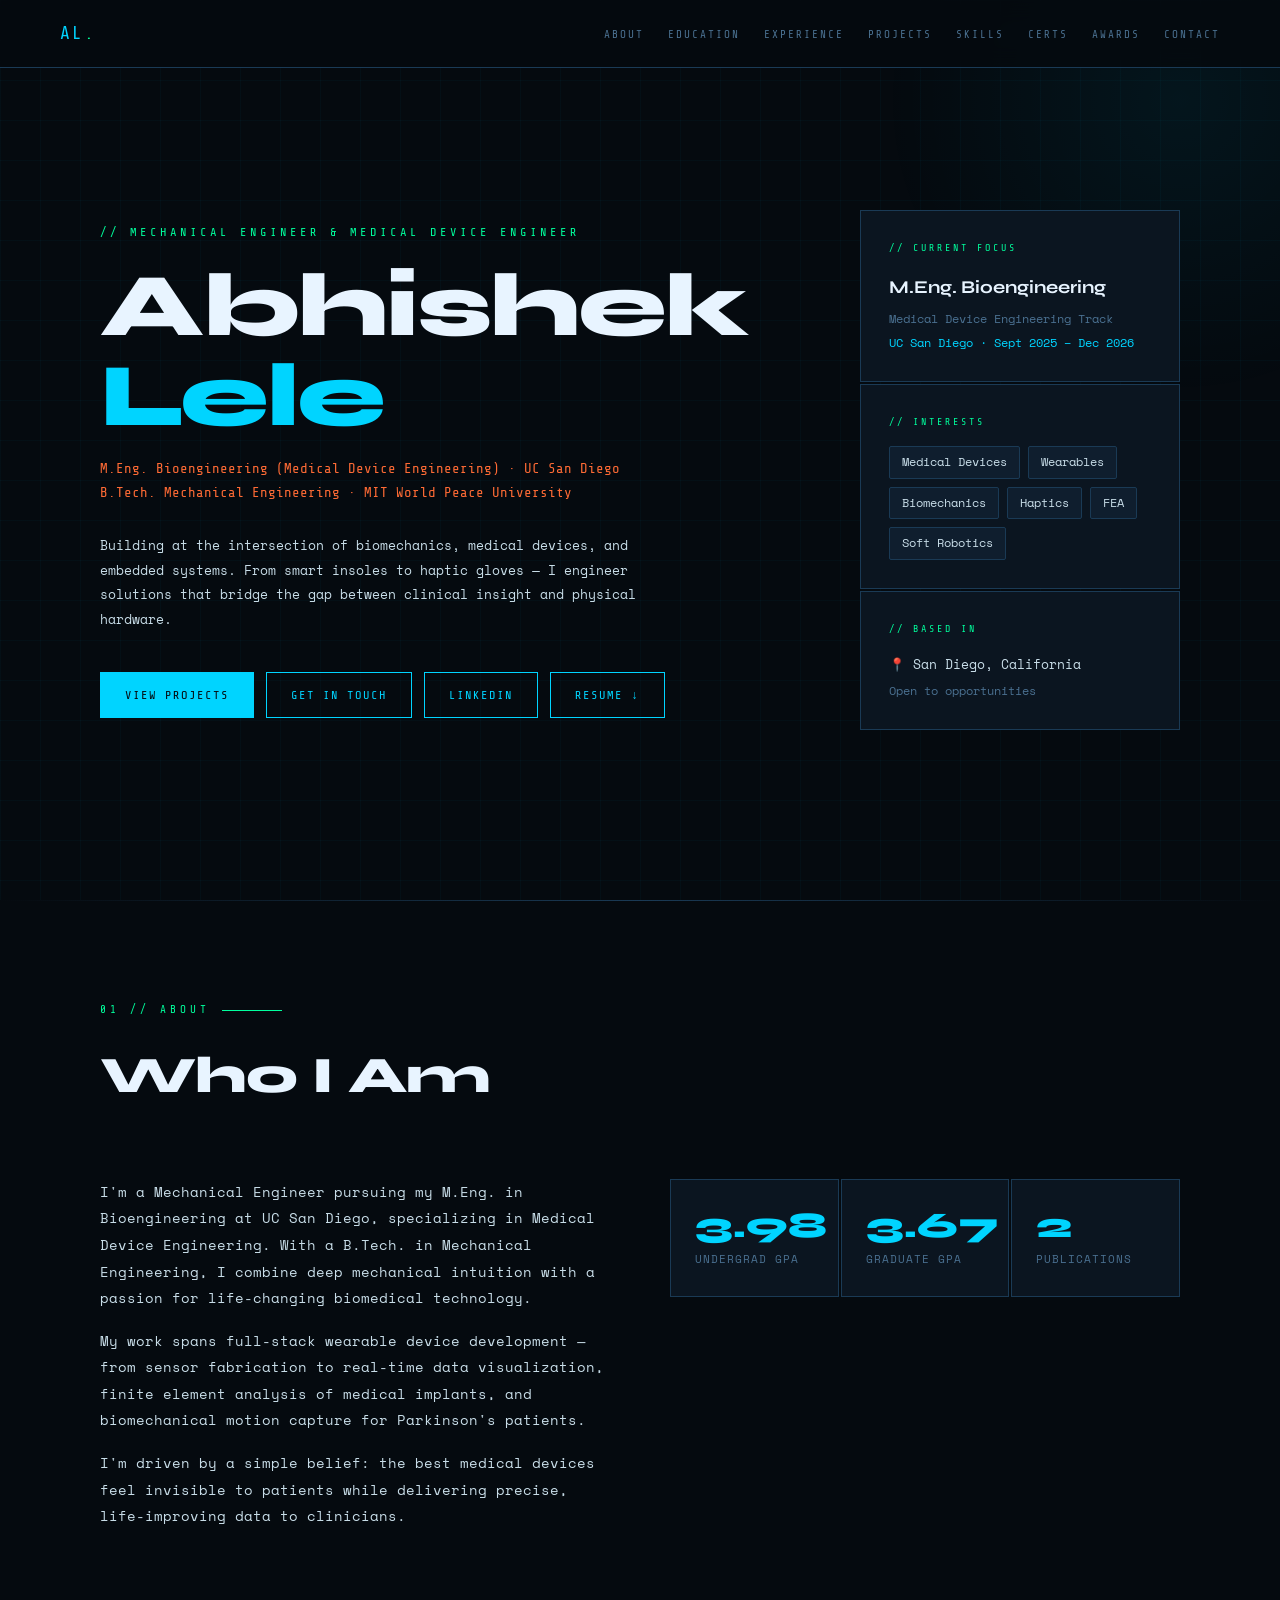
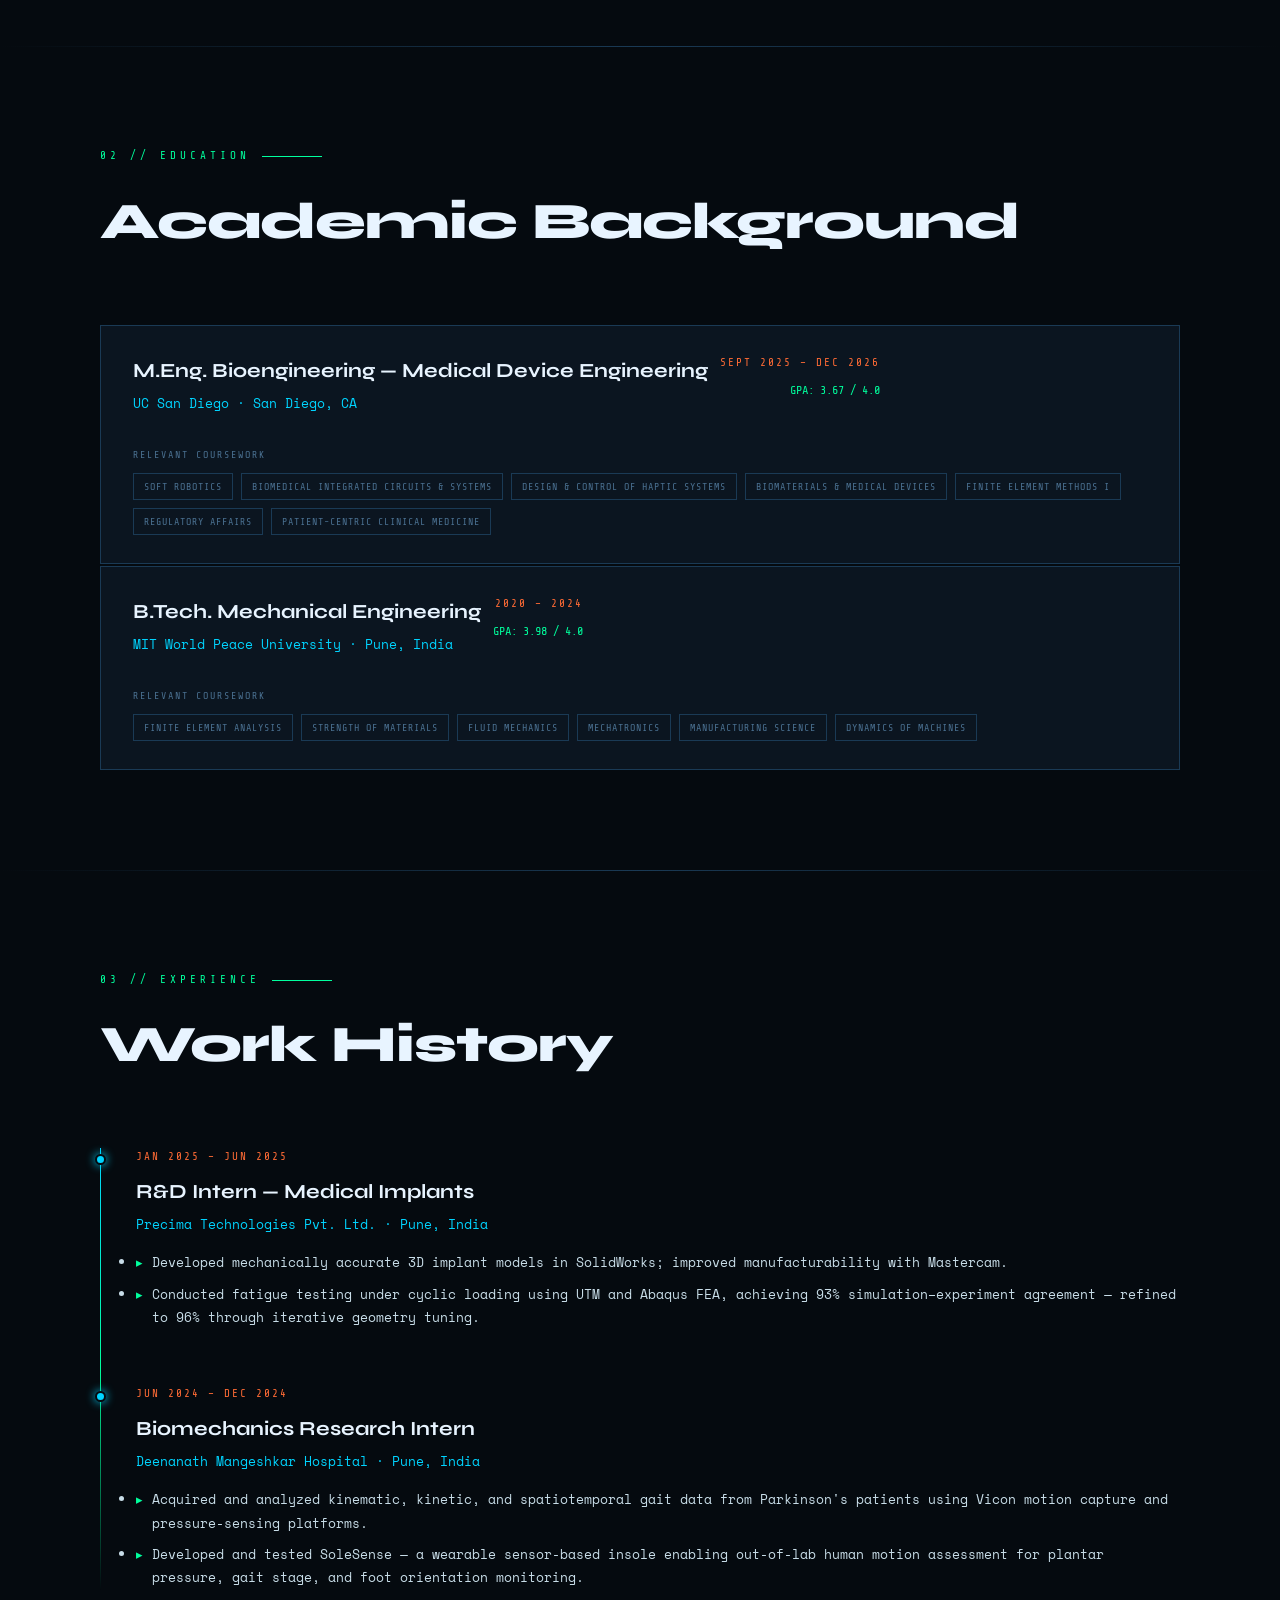
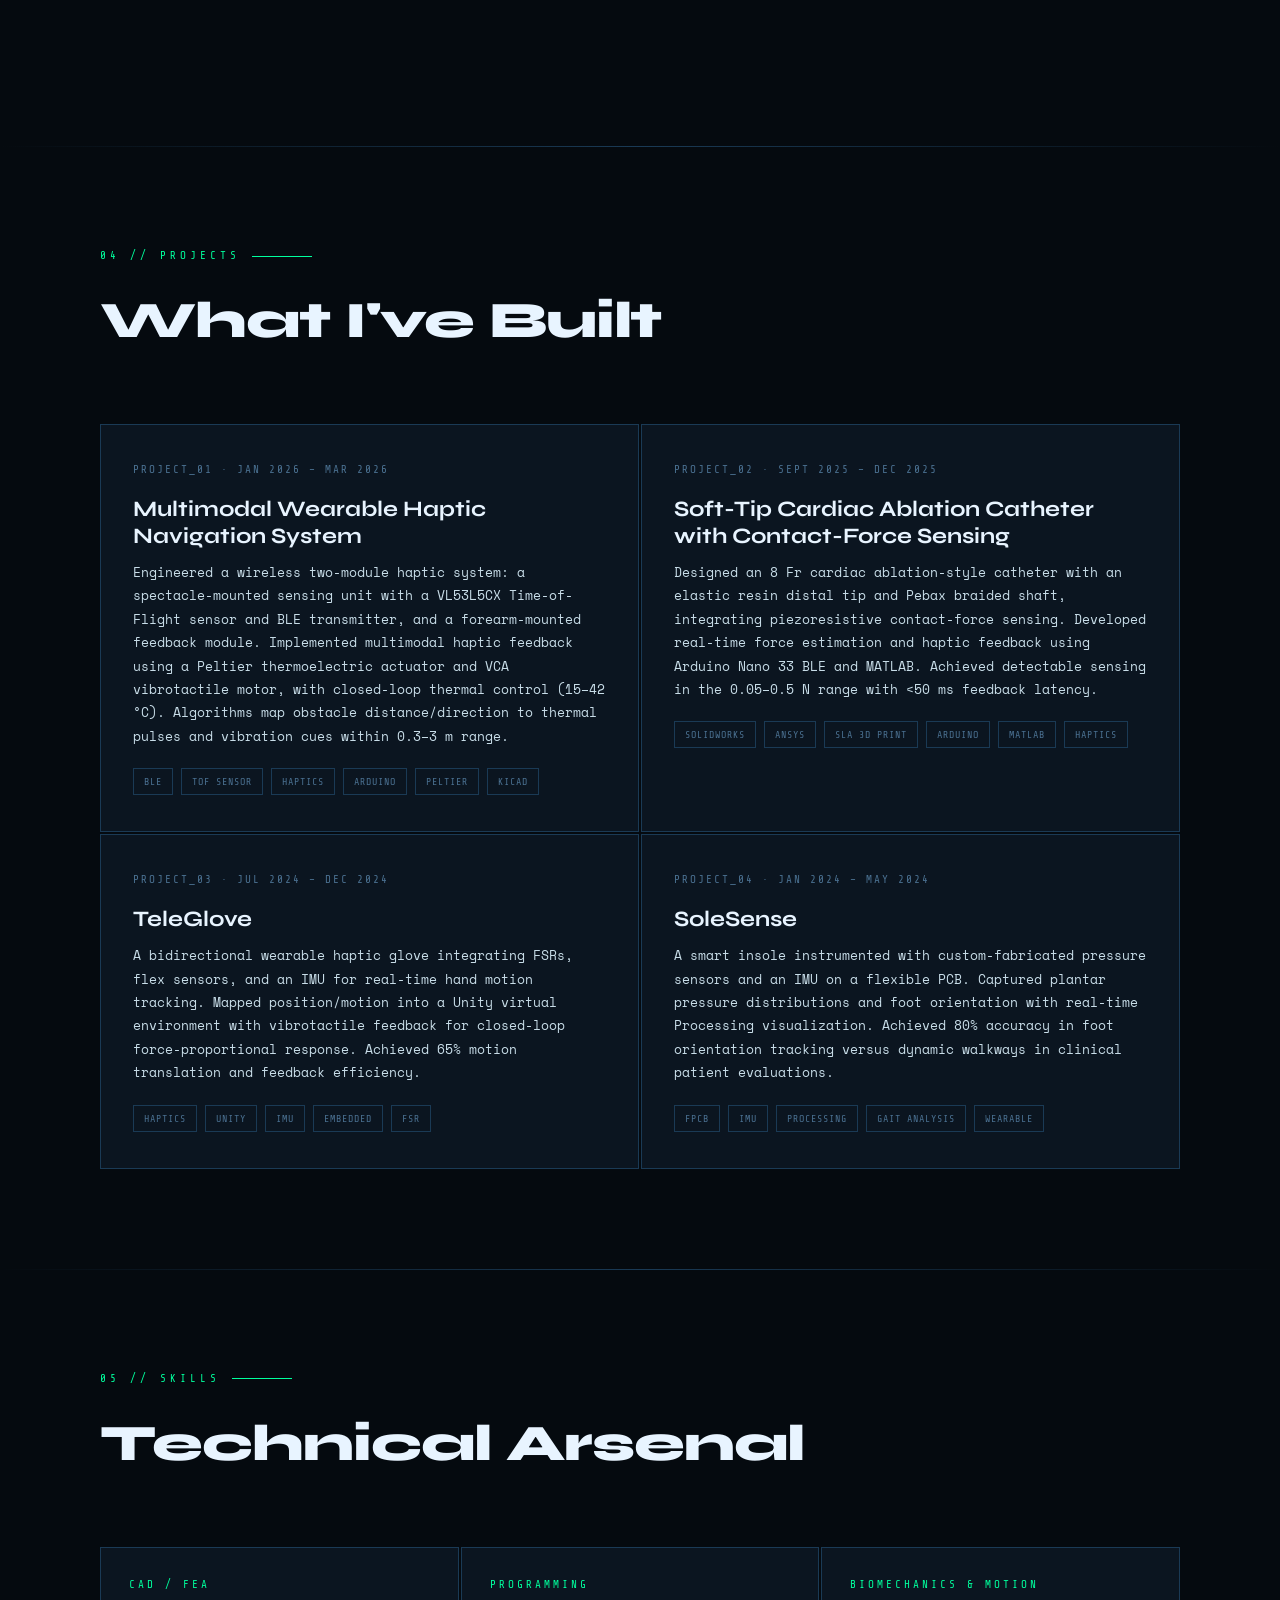
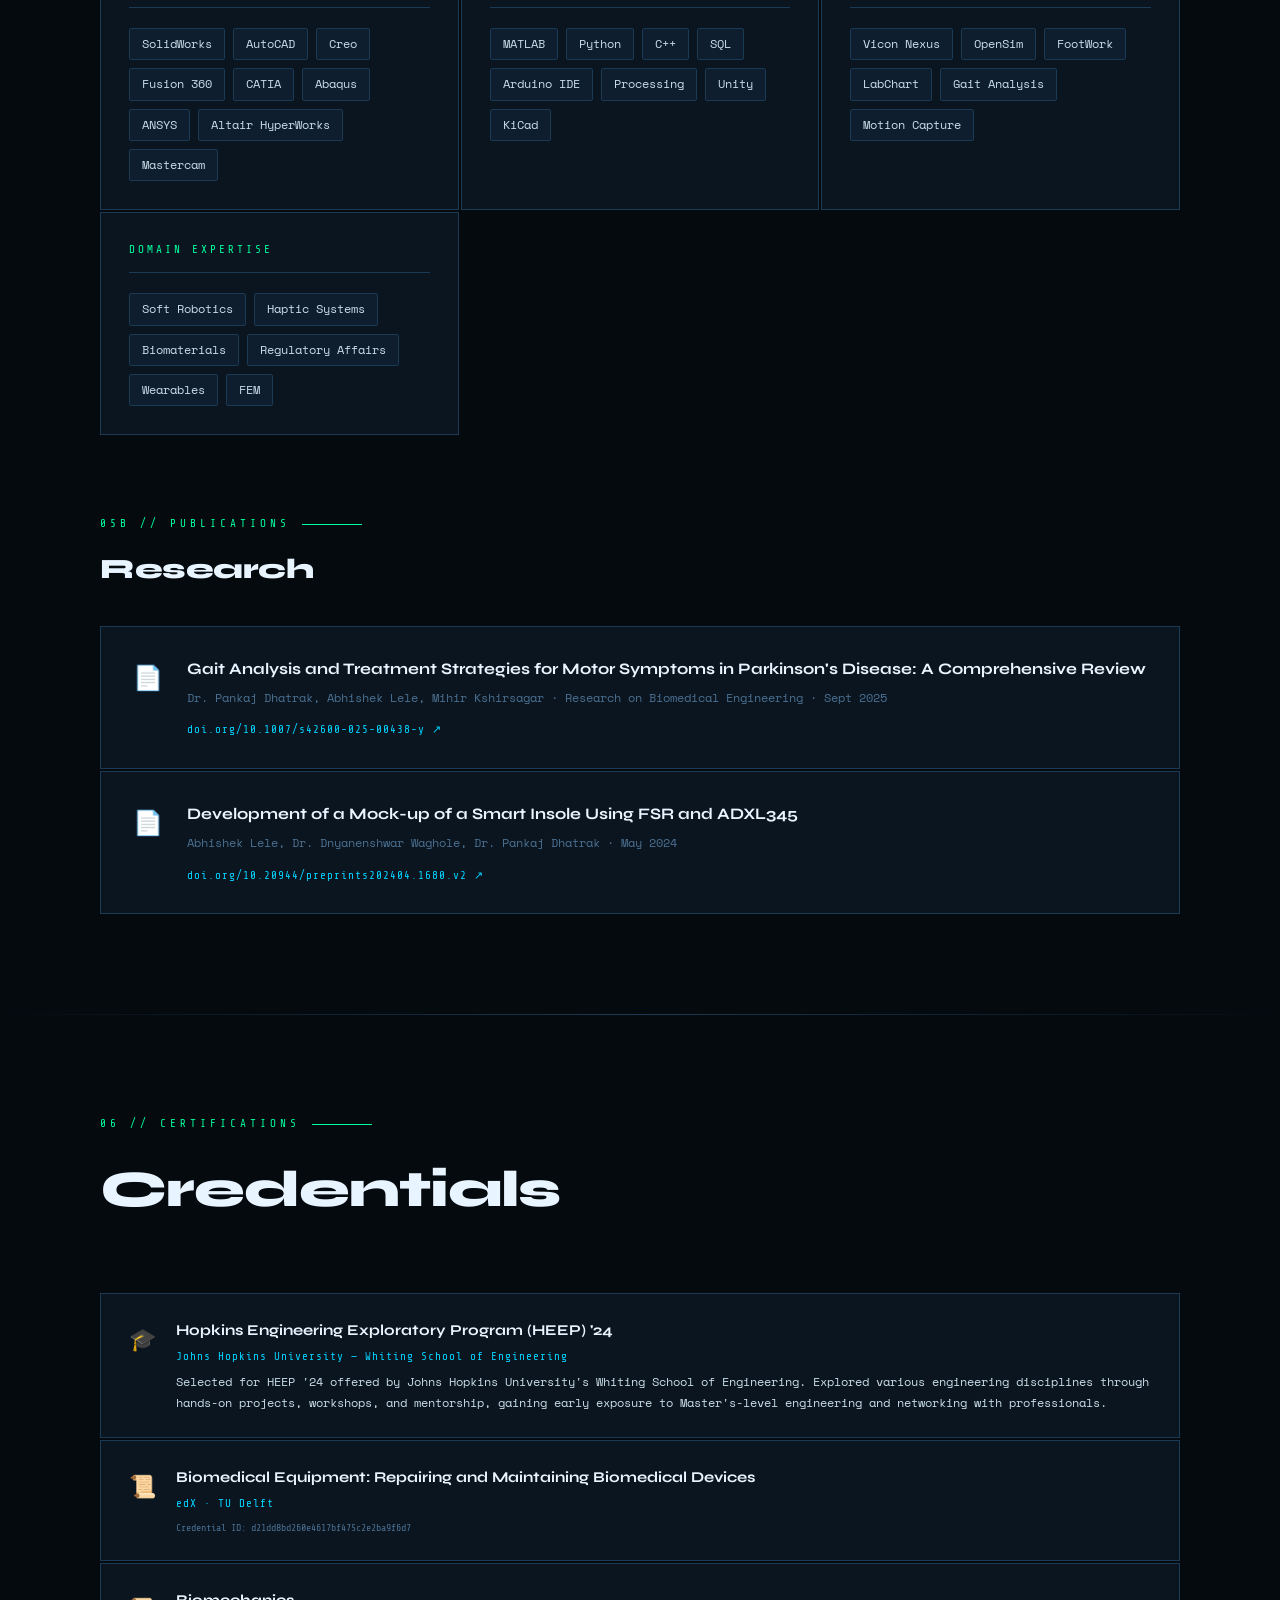
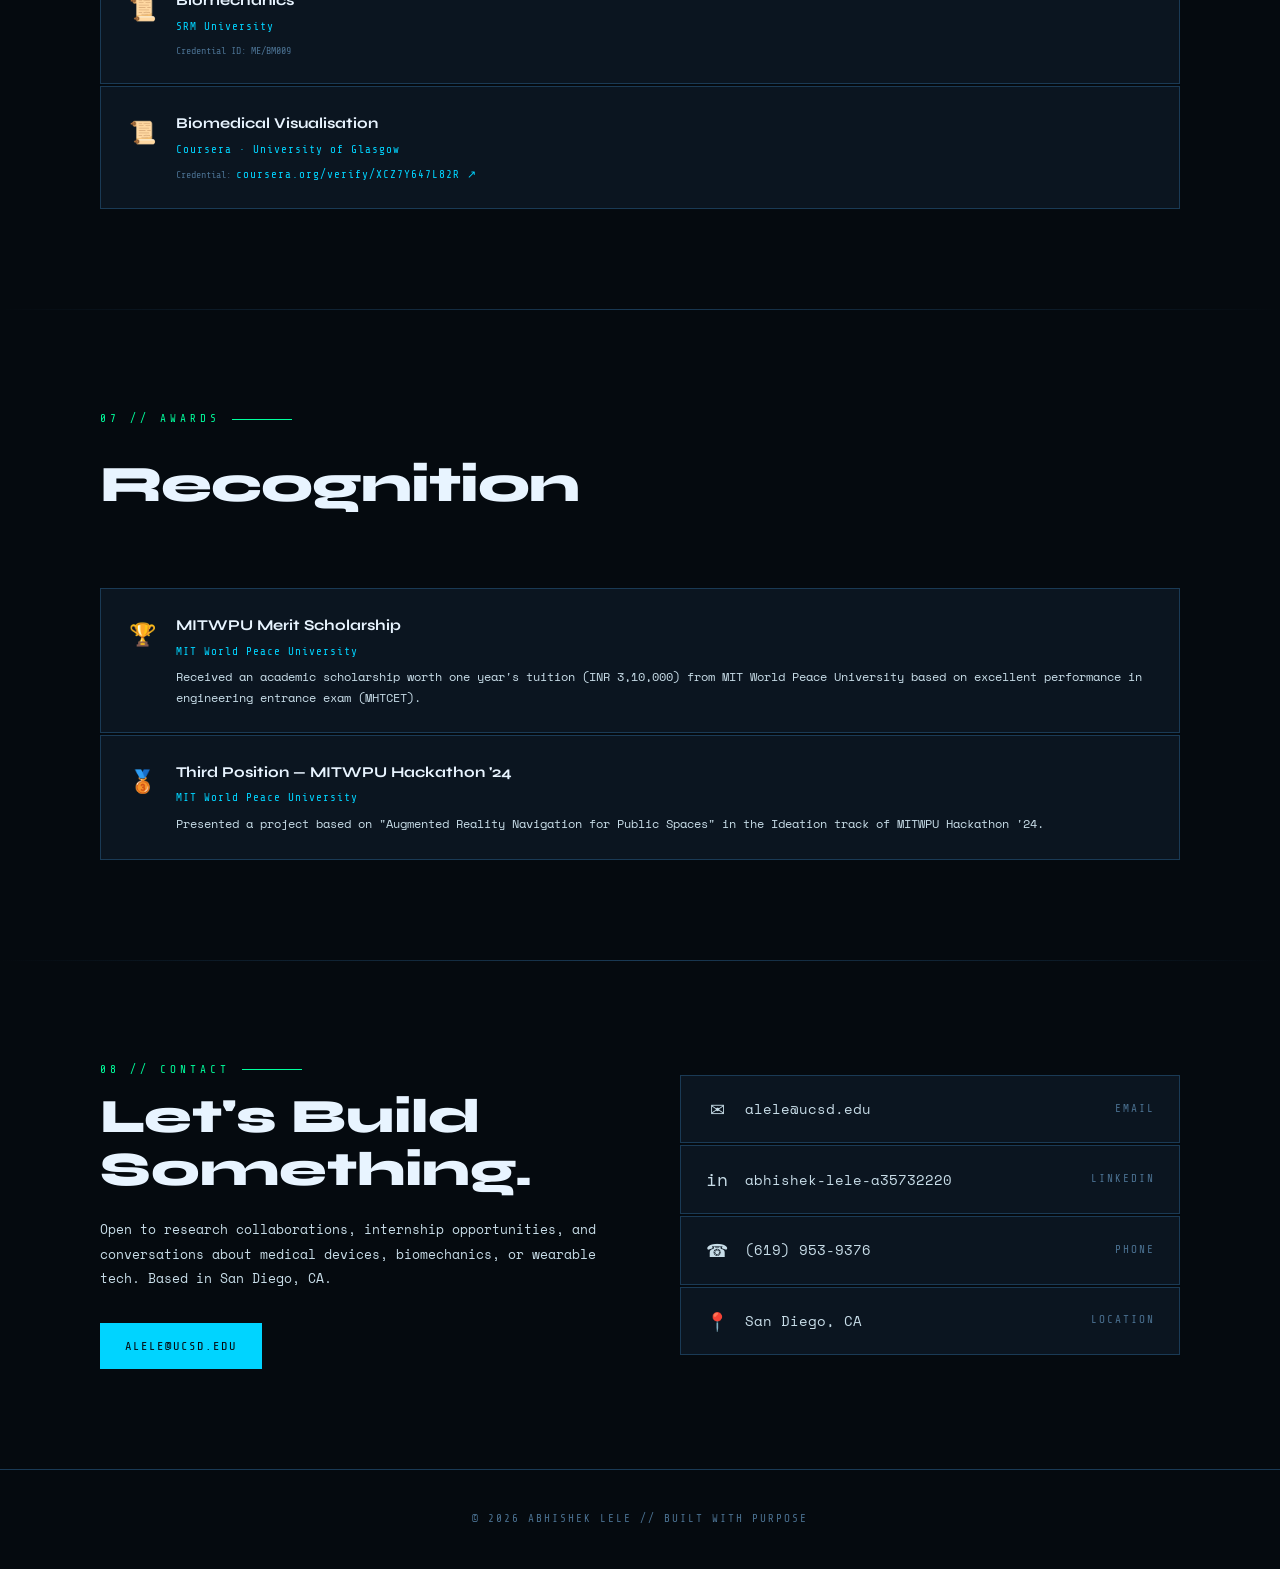
==== index.html @ 5fbe85ab "Update index.html" ====
<!DOCTYPE html>
<html lang="en">
<head>
  <meta charset="UTF-8" />
  <meta name="viewport" content="width=device-width, initial-scale=1.0" />
  <title>Abhishek Lele — Mechanical & Medical Device Engineer</title>
  <link href="https://fonts.googleapis.com/css2?family=Share+Tech+Mono&family=Syne:wght@400;700;800&family=Space+Mono:wght@400;700&display=swap" rel="stylesheet">
  <style>
    :root {
      --bg: #050a0f;
      --surface: #0b1520;
      --surface2: #0f1e2e;
      --border: #1a3a55;
      --accent: #00d4ff;
      --accent2: #00ff9d;
      --accent3: #ff6b35;
      --text: #c8dde8;
      --muted: #4a7090;
      --heading: #e8f4ff;
    }
    *, *::before, *::after { box-sizing: border-box; margin: 0; padding: 0; }
    html { scroll-behavior: smooth; }
    body {
      background: var(--bg);
      color: var(--text);
      font-family: 'Space Mono', monospace;
      font-size: 14px;
      line-height: 1.7;
      overflow-x: hidden;
    }
    body::before {
      content: '';
      position: fixed;
      inset: 0;
      background-image:
        linear-gradient(rgba(0,212,255,0.03) 1px, transparent 1px),
        linear-gradient(90deg, rgba(0,212,255,0.03) 1px, transparent 1px);
      background-size: 40px 40px;
      pointer-events: none;
      z-index: 0;
    }
    body::after {
      content: '';
      position: fixed;
      width: 600px; height: 600px;
      border-radius: 50%;
      background: radial-gradient(circle, rgba(0,212,255,0.06) 0%, transparent 70%);
      top: -200px; right: -200px;
      pointer-events: none;
      z-index: 0;
      animation: orbFloat 8s ease-in-out infinite;
    }
    @keyframes orbFloat {
      0%, 100% { transform: translate(0,0); }
      50% { transform: translate(-30px,40px); }
    }

    /* NAV */
    nav {
      position: fixed;
      top: 0; left: 0; right: 0;
      z-index: 100;
      display: flex;
      justify-content: space-between;
      align-items: center;
      padding: 18px 60px;
      background: rgba(5,10,15,0.85);
      backdrop-filter: blur(12px);
      border-bottom: 1px solid var(--border);
    }
    .nav-logo { font-family: 'Share Tech Mono', monospace; font-size: 18px; color: var(--accent); letter-spacing: 2px; }
    .nav-logo span { color: var(--accent2); }
    nav ul { list-style: none; display: flex; gap: 24px; flex-wrap: wrap; }
    nav ul a { color: var(--muted); text-decoration: none; font-family: 'Share Tech Mono', monospace; font-size: 11px; letter-spacing: 2px; text-transform: uppercase; transition: color 0.2s; }
    nav ul a:hover { color: var(--accent); }

    /* HERO */
    .hero {
      position: relative; z-index: 1;
      min-height: 100vh;
      display: flex;
      justify-content: space-between;
      align-items: center;
      gap: 60px;
      padding: 120px 60px 80px;
      max-width: 1200px;
      margin: 0 auto;
    }
    .hero-content { max-width: 620px; }
    .hero-tag { font-family: 'Share Tech Mono', monospace; font-size: 12px; color: var(--accent2); letter-spacing: 4px; text-transform: uppercase; margin-bottom: 20px; animation: fadeUp 0.6s 0.2s both; }
    .hero h1 { font-family: 'Syne', sans-serif; font-size: clamp(52px,7vw,90px); font-weight: 800; color: var(--heading); line-height: 1.0; letter-spacing: -2px; margin-bottom: 16px; animation: fadeUp 0.6s 0.4s both; }
    .hero h1 .accent { color: var(--accent); }
    .hero-subtitle { font-family: 'Share Tech Mono', monospace; font-size: 14px; color: var(--accent3); margin-bottom: 28px; animation: fadeUp 0.6s 0.6s both; }
    .hero-desc { font-size: 13px; color: var(--text); line-height: 1.9; max-width: 560px; animation: fadeUp 0.6s 0.8s both; margin-bottom: 40px; }
    .hero-links { display: flex; gap: 12px; flex-wrap: wrap; animation: fadeUp 0.6s 1s both; }

    /* BUTTONS */
    .btn {
      display: inline-flex; align-items: center; gap: 8px;
      padding: 12px 24px;
      border: 1px solid var(--accent);
      color: var(--accent);
      text-decoration: none;
      font-family: 'Share Tech Mono', monospace;
      font-size: 12px; letter-spacing: 2px; text-transform: uppercase;
      transition: all 0.2s;
      position: relative; overflow: hidden;
    }
    .btn::before { content: ''; position: absolute; inset: 0; background: var(--accent); transform: translateX(-101%); transition: transform 0.2s; z-index: -1; }
    .btn:hover { color: var(--bg); }
    .btn:hover::before { transform: translateX(0); }
    .btn-solid { background: var(--accent); color: var(--bg); border-color: var(--accent); }
    .btn-solid::before { background: var(--accent2); }
    .btn-solid:hover { color: var(--bg); border-color: var(--accent2); }
    .btn-ghost { border-color: var(--muted); color: var(--muted); }
    .btn-ghost::before { background: var(--muted); }
    .btn-ghost:hover { color: var(--bg); }

    /* SECTION */
    section { position: relative; z-index: 1; max-width: 1200px; margin: 0 auto; padding: 100px 60px; }
    .section-label { font-family: 'Share Tech Mono', monospace; font-size: 11px; color: var(--accent2); letter-spacing: 4px; text-transform: uppercase; margin-bottom: 12px; display: flex; align-items: center; gap: 12px; }
    .section-label::after { content: ''; flex: 1; max-width: 60px; height: 1px; background: var(--accent2); }
    .section-title { font-family: 'Syne', sans-serif; font-size: clamp(32px,4vw,52px); font-weight: 800; color: var(--heading); letter-spacing: -1px; margin-bottom: 60px; }
    .divider { width: 100%; height: 1px; background: linear-gradient(90deg, transparent, var(--border), transparent); }

    /* ABOUT */
    .about-grid { display: grid; grid-template-columns: 1fr 1fr; gap: 60px; align-items: start; }
    .about-text p { color: var(--text); margin-bottom: 16px; line-height: 1.9; }
    .about-stats { display: grid; grid-template-columns: 1fr 1fr 1fr; gap: 2px; }
    .stat-card { background: var(--surface); border: 1px solid var(--border); padding: 28px 24px; position: relative; overflow: hidden; transition: border-color 0.2s; }
    .stat-card::before { content: ''; position: absolute; top: 0; left: 0; right: 0; height: 2px; background: var(--accent); transform: scaleX(0); transition: transform 0.3s; }
    .stat-card:hover { border-color: var(--accent); }
    .stat-card:hover::before { transform: scaleX(1); }
    .stat-num { font-family: 'Syne', sans-serif; font-size: 36px; font-weight: 800; color: var(--accent); line-height: 1; margin-bottom: 6px; }
    .stat-label { font-size: 11px; color: var(--muted); letter-spacing: 1px; text-transform: uppercase; }

    /* TIMELINE */
    .timeline { position: relative; }
    .timeline::before { content: ''; position: absolute; left: 0; top: 0; bottom: 0; width: 1px; background: linear-gradient(180deg, var(--accent), var(--accent2), transparent); }
    .timeline-item { padding-left: 36px; margin-bottom: 56px; position: relative; }
    .timeline-dot { position: absolute; left: -5px; top: 6px; width: 11px; height: 11px; background: var(--accent); border: 2px solid var(--bg); border-radius: 50%; box-shadow: 0 0 10px var(--accent); }
    .timeline-date { font-family: 'Share Tech Mono', monospace; font-size: 11px; color: var(--accent3); letter-spacing: 2px; margin-bottom: 8px; }
    .timeline-role { font-family: 'Syne', sans-serif; font-size: 20px; font-weight: 700; color: var(--heading); margin-bottom: 4px; }
    .timeline-org { font-size: 13px; color: var(--accent); margin-bottom: 16px; }
    .timeline-desc { color: var(--text); font-size: 13px; line-height: 1.8; }
    .timeline-desc li { margin-bottom: 8px; padding-left: 16px; position: relative; }
    .timeline-desc li::before { content: '▸'; position: absolute; left: 0; color: var(--accent2); }

    /* PROJECTS */
    .projects-grid { display: grid; grid-template-columns: repeat(2, 1fr); gap: 2px; }
    .project-card { background: var(--surface); border: 1px solid var(--border); padding: 36px 32px; position: relative; overflow: hidden; transition: border-color 0.3s, transform 0.3s; }
    .project-card::after { content: ''; position: absolute; inset: 0; background: linear-gradient(135deg, rgba(0,212,255,0.04), transparent); opacity: 0; transition: opacity 0.3s; }
    .project-card:hover { border-color: var(--accent); transform: translateY(-4px); }
    .project-card:hover::after { opacity: 1; }
    .project-num { font-family: 'Share Tech Mono', monospace; font-size: 11px; color: var(--muted); letter-spacing: 2px; margin-bottom: 16px; }
    .project-title { font-family: 'Syne', sans-serif; font-size: 22px; font-weight: 700; color: var(--heading); margin-bottom: 12px; line-height: 1.2; }
    .project-desc { font-size: 13px; color: var(--text); line-height: 1.8; margin-bottom: 20px; }
    .project-tags { display: flex; flex-wrap: wrap; gap: 8px; }

    /* TAGS / PILLS */
    .tag { font-family: 'Share Tech Mono', monospace; font-size: 10px; padding: 4px 10px; border: 1px solid var(--border); color: var(--muted); letter-spacing: 1px; text-transform: uppercase; }
    .skill-pill { font-size: 12px; padding: 5px 12px; background: var(--surface2); border: 1px solid var(--border); color: var(--text); border-radius: 2px; transition: all 0.2s; }
    .skill-pill:hover { border-color: var(--accent); color: var(--accent); }

    /* SKILLS */
    .skills-grid { display: grid; grid-template-columns: repeat(auto-fill, minmax(280px, 1fr)); gap: 2px; }
    .skill-group { background: var(--surface); border: 1px solid var(--border); padding: 28px; }
    .skill-group-title { font-family: 'Share Tech Mono', monospace; font-size: 11px; color: var(--accent2); letter-spacing: 3px; text-transform: uppercase; margin-bottom: 20px; padding-bottom: 12px; border-bottom: 1px solid var(--border); }
    .skill-list { display: flex; flex-wrap: wrap; gap: 8px; }

    /* PUBLICATIONS */
    .pub-list { display: flex; flex-direction: column; gap: 2px; }
    .pub-card { background: var(--surface); border: 1px solid var(--border); padding: 28px 32px; display: flex; gap: 24px; align-items: flex-start; transition: border-color 0.2s; }
    .pub-card:hover { border-color: var(--accent2); }
    .pub-icon { font-size: 24px; flex-shrink: 0; margin-top: 2px; }
    .pub-title { font-family: 'Syne', sans-serif; font-weight: 700; color: var(--heading); font-size: 16px; margin-bottom: 6px; }
    .pub-meta { font-size: 12px; color: var(--muted); margin-bottom: 8px; }
    .pub-link { font-family: 'Share Tech Mono', monospace; font-size: 11px; color: var(--accent); text-decoration: none; letter-spacing: 1px; }
    .pub-link:hover { color: var(--accent2); }

    /* CERT / AWARD CARDS */
    .card-list { display: flex; flex-direction: column; gap: 2px; }
    .info-card { background: var(--surface); border: 1px solid var(--border); padding: 24px 28px; display: flex; gap: 20px; align-items: flex-start; transition: border-color 0.2s; }
    .info-card:hover { border-color: var(--accent); }
    .info-icon { font-size: 22px; flex-shrink: 0; margin-top: 2px; }
    .info-title { font-family: 'Syne', sans-serif; font-weight: 700; color: var(--heading); font-size: 15px; margin-bottom: 4px; }
    .info-issuer { font-family: 'Share Tech Mono', monospace; font-size: 11px; color: var(--accent); letter-spacing: 1px; margin-bottom: 6px; }
    .info-desc { font-size: 12px; color: var(--text); line-height: 1.7; }
    .info-cred { font-family: 'Share Tech Mono', monospace; font-size: 10px; color: var(--muted); margin-top: 6px; }

    /* CONTACT */
    .contact-inner { display: grid; grid-template-columns: 1fr 1fr; gap: 80px; align-items: center; }
    .contact-text h2 { font-family: 'Syne', sans-serif; font-size: clamp(28px,4vw,48px); font-weight: 800; color: var(--heading); line-height: 1.1; margin-bottom: 20px; }
    .contact-text p { color: var(--text); font-size: 13px; line-height: 1.9; margin-bottom: 32px; }
    .contact-links { display: flex; flex-direction: column; gap: 2px; }
    .contact-link { display: flex; align-items: center; gap: 16px; padding: 18px 24px; background: var(--surface); border: 1px solid var(--border); text-decoration: none; color: var(--text); transition: all 0.2s; }
    .contact-link:hover { border-color: var(--accent); color: var(--accent); }
    .contact-link-icon { font-size: 18px; width: 24px; text-align: center; }
    .contact-link-label { font-family: 'Share Tech Mono', monospace; font-size: 11px; color: var(--muted); letter-spacing: 2px; text-transform: uppercase; margin-left: auto; }

    footer { position: relative; z-index: 1; text-align: center; padding: 40px 60px; border-top: 1px solid var(--border); font-family: 'Share Tech Mono', monospace; font-size: 11px; color: var(--muted); letter-spacing: 2px; }

    @keyframes fadeUp { from { opacity: 0; transform: translateY(20px); } to { opacity: 1; transform: translateY(0); } }
    .js-loaded .reveal { opacity: 0; transform: translateY(24px); transition: opacity 0.6s ease, transform 0.6s ease; }
    .js-loaded .reveal.visible { opacity: 1; transform: translateY(0); }

    ::-webkit-scrollbar { width: 4px; }
    ::-webkit-scrollbar-track { background: var(--bg); }
    ::-webkit-scrollbar-thumb { background: var(--border); }
    ::-webkit-scrollbar-thumb:hover { background: var(--accent); }

    @media (max-width: 768px) {
      nav { padding: 16px 24px; }
      nav ul { gap: 12px; }
      .hero, section { padding: 80px 24px; }
      .hero { flex-direction: column; }
      .about-grid, .contact-inner { grid-template-columns: 1fr; gap: 40px; }
      .projects-grid { grid-template-columns: 1fr; }
    }
  </style>
</head>
<body>

  <nav>
    <div class="nav-logo">AL<span>.</span></div>
    <ul>
      <li><a href="#about">About</a></li>
      <li><a href="#education">Education</a></li>
      <li><a href="#experience">Experience</a></li>
      <li><a href="#projects">Projects</a></li>
      <li><a href="#skills">Skills</a></li>
      <li><a href="#certifications">Certs</a></li>
      <li><a href="#awards">Awards</a></li>
      <li><a href="#contact">Contact</a></li>
    </ul>
  </nav>

  <!-- HERO -->
  <div class="hero">
    <div class="hero-content">
      <div class="hero-tag">// Mechanical Engineer & Medical Device Engineer</div>
      <h1>Abhishek<br><span class="accent">Lele</span></h1>
      <div class="hero-subtitle">M.Eng. Bioengineering (Medical Device Engineering) · UC San Diego<br>B.Tech. Mechanical Engineering · MIT World Peace University</div>
      <p class="hero-desc">
        Building at the intersection of biomechanics, medical devices, and embedded systems.
        From smart insoles to haptic gloves — I engineer solutions that bridge the gap between
        clinical insight and physical hardware.
      </p>
      <div class="hero-links">
        <a href="#projects" class="btn btn-solid">View Projects</a>
        <a href="mailto:alele@ucsd.edu" class="btn">Get In Touch</a>
        <a href="https://www.linkedin.com/in/abhishek-lele-a35732220" target="_blank" class="btn">LinkedIn</a>
        <a href="Abhishek Lele Updated Resume.pdf" target="_blank" class="btn">Resume ↓</a>
      </div>
    </div>

    <!-- Right side panel -->
    <div style="flex-shrink:0;width:320px;display:flex;flex-direction:column;gap:2px;animation:fadeUp 0.6s 1s both;">
      <div style="background:var(--surface);border:1px solid var(--border);padding:28px;">
        <div style="font-family:'Share Tech Mono',monospace;font-size:10px;color:var(--accent2);letter-spacing:3px;margin-bottom:16px;text-transform:uppercase;">// Current Focus</div>
        <div style="font-family:'Syne',sans-serif;font-size:18px;font-weight:700;color:var(--heading);margin-bottom:6px;">M.Eng. Bioengineering</div>
        <div style="font-size:12px;color:var(--muted);">Medical Device Engineering Track</div>
        <div style="font-size:12px;color:var(--accent);margin-top:4px;">UC San Diego · Sept 2025 – Dec 2026</div>
      </div>
      <div style="background:var(--surface);border:1px solid var(--border);padding:28px;">
        <div style="font-family:'Share Tech Mono',monospace;font-size:10px;color:var(--accent2);letter-spacing:3px;margin-bottom:16px;text-transform:uppercase;">// Interests</div>
        <div style="display:flex;flex-wrap:wrap;gap:8px;">
          <span class="skill-pill">Medical Devices</span>
          <span class="skill-pill">Wearables</span>
          <span class="skill-pill">Biomechanics</span>
          <span class="skill-pill">Haptics</span>
          <span class="skill-pill">FEA</span>
          <span class="skill-pill">Soft Robotics</span>
        </div>
      </div>
      <div style="background:var(--surface);border:1px solid var(--border);padding:28px;">
        <div style="font-family:'Share Tech Mono',monospace;font-size:10px;color:var(--accent2);letter-spacing:3px;margin-bottom:16px;text-transform:uppercase;">// Based In</div>
        <div style="font-size:13px;color:var(--text);">📍 San Diego, California</div>
        <div style="font-size:12px;color:var(--muted);margin-top:6px;">Open to opportunities</div>
      </div>
    </div>
  </div>

  <div class="divider"></div>

  <!-- ABOUT -->
  <section id="about">
    <div class="section-label">01 // About</div>
    <h2 class="section-title">Who I Am</h2>
    <div class="about-grid">
      <div class="about-text reveal">
        <p>I'm a Mechanical Engineer pursuing my M.Eng. in Bioengineering at UC San Diego, specializing in Medical Device Engineering. With a B.Tech. in Mechanical Engineering, I combine deep mechanical intuition with a passion for life-changing biomedical technology.</p>
        <p>My work spans full-stack wearable device development — from sensor fabrication to real-time data visualization, finite element analysis of medical implants, and biomechanical motion capture for Parkinson's patients.</p>
        <p>I'm driven by a simple belief: the best medical devices feel invisible to patients while delivering precise, life-improving data to clinicians.</p>
      </div>
      <div class="about-stats reveal">
        <div class="stat-card"><div class="stat-num">3.98</div><div class="stat-label">Undergrad GPA</div></div>
        <div class="stat-card"><div class="stat-num">3.67</div><div class="stat-label">Graduate GPA</div></div>
        <div class="stat-card"><div class="stat-num">2</div><div class="stat-label">Publications</div></div>
      </div>
    </div>
  </section>

  <div class="divider"></div>

  <!-- EDUCATION -->
  <section id="education">
    <div class="section-label">02 // Education</div>
    <h2 class="section-title">Academic Background</h2>
    <div style="display:flex;flex-direction:column;gap:2px;">

      <div class="pub-card reveal" style="flex-direction:column;gap:0;">
        <div style="display:flex;justify-content:space-between;align-items:flex-start;flex-wrap:wrap;gap:12px;margin-bottom:16px;">
          <div>
            <div class="timeline-role">M.Eng. Bioengineering — Medical Device Engineering</div>
            <div class="timeline-org">UC San Diego · San Diego, CA</div>
          </div>
          <div style="text-align:right;">
            <div class="timeline-date">SEPT 2025 – DEC 2026</div>
            <div style="font-family:'Share Tech Mono',monospace;font-size:12px;color:var(--accent2);">GPA: 3.67 / 4.0</div>
          </div>
        </div>
        <div style="font-family:'Share Tech Mono',monospace;font-size:10px;color:var(--muted);letter-spacing:2px;text-transform:uppercase;margin-bottom:10px;">Relevant Coursework</div>
        <div style="display:flex;flex-wrap:wrap;gap:8px;">
          <span class="tag">Soft Robotics</span>
          <span class="tag">Biomedical Integrated Circuits & Systems</span>
          <span class="tag">Design & Control of Haptic Systems</span>
          <span class="tag">Biomaterials & Medical Devices</span>
          <span class="tag">Finite Element Methods I</span>
          <span class="tag">Regulatory Affairs</span>
          <span class="tag">Patient-Centric Clinical Medicine</span>
        </div>
      </div>

      <div class="pub-card reveal" style="flex-direction:column;gap:0;">
        <div style="display:flex;justify-content:space-between;align-items:flex-start;flex-wrap:wrap;gap:12px;margin-bottom:16px;">
          <div>
            <div class="timeline-role">B.Tech. Mechanical Engineering</div>
            <div class="timeline-org">MIT World Peace University · Pune, India</div>
          </div>
          <div style="text-align:right;">
            <div class="timeline-date">2020 – 2024</div>
            <div style="font-family:'Share Tech Mono',monospace;font-size:12px;color:var(--accent2);">GPA: 3.98 / 4.0</div>
          </div>
        </div>
        <div style="font-family:'Share Tech Mono',monospace;font-size:10px;color:var(--muted);letter-spacing:2px;text-transform:uppercase;margin-bottom:10px;">Relevant Coursework</div>
        <div style="display:flex;flex-wrap:wrap;gap:8px;">
          <span class="tag">Finite Element Analysis</span>
          <span class="tag">Strength of Materials</span>
          <span class="tag">Fluid Mechanics</span>
          <span class="tag">Mechatronics</span>
          <span class="tag">Manufacturing Science</span>
          <span class="tag">Dynamics of Machines</span>
        </div>
      </div>

    </div>
  </section>

  <div class="divider"></div>

  <!-- EXPERIENCE -->
  <section id="experience">
    <div class="section-label">03 // Experience</div>
    <h2 class="section-title">Work History</h2>
    <div class="timeline">
      <div class="timeline-item reveal">
        <div class="timeline-dot"></div>
        <div class="timeline-date">JAN 2025 – JUN 2025</div>
        <div class="timeline-role">R&D Intern — Medical Implants</div>
        <div class="timeline-org">Precima Technologies Pvt. Ltd. · Pune, India</div>
        <ul class="timeline-desc">
          <li>Developed mechanically accurate 3D implant models in SolidWorks; improved manufacturability with Mastercam.</li>
          <li>Conducted fatigue testing under cyclic loading using UTM and Abaqus FEA, achieving 93% simulation–experiment agreement — refined to 96% through iterative geometry tuning.</li>
        </ul>
      </div>
      <div class="timeline-item reveal">
        <div class="timeline-dot"></div>
        <div class="timeline-date">JUN 2024 – DEC 2024</div>
        <div class="timeline-role">Biomechanics Research Intern</div>
        <div class="timeline-org">Deenanath Mangeshkar Hospital · Pune, India</div>
        <ul class="timeline-desc">
          <li>Acquired and analyzed kinematic, kinetic, and spatiotemporal gait data from Parkinson's patients using Vicon motion capture and pressure-sensing platforms.</li>
          <li>Developed and tested SoleSense — a wearable sensor-based insole enabling out-of-lab human motion assessment for plantar pressure, gait stage, and foot orientation monitoring.</li>
        </ul>
      </div>
    </div>
  </section>

  <div class="divider"></div>

  <!-- PROJECTS -->
  <section id="projects">
    <div class="section-label">04 // Projects</div>
    <h2 class="section-title">What I've Built</h2>
    <div class="projects-grid">

      <div class="project-card reveal">
        <div class="project-num">PROJECT_01 · JAN 2026 – MAR 2026</div>
        <div class="project-title">Multimodal Wearable Haptic Navigation System</div>
        <p class="project-desc">Engineered a wireless two-module haptic system: a spectacle-mounted sensing unit with a VL53L5CX Time-of-Flight sensor and BLE transmitter, and a forearm-mounted feedback module. Implemented multimodal haptic feedback using a Peltier thermoelectric actuator and VCA vibrotactile motor, with closed-loop thermal control (15–42 °C). Algorithms map obstacle distance/direction to thermal pulses and vibration cues within 0.3–3 m range.</p>
        <div class="project-tags">
          <span class="tag">BLE</span><span class="tag">ToF Sensor</span><span class="tag">Haptics</span><span class="tag">Arduino</span><span class="tag">Peltier</span><span class="tag">KiCad</span>
        </div>
      </div>

      <div class="project-card reveal">
        <div class="project-num">PROJECT_02 · SEPT 2025 – DEC 2025</div>
        <div class="project-title">Soft-Tip Cardiac Ablation Catheter with Contact-Force Sensing</div>
        <p class="project-desc">Designed an 8 Fr cardiac ablation-style catheter with an elastic resin distal tip and Pebax braided shaft, integrating piezoresistive contact-force sensing. Developed real-time force estimation and haptic feedback using Arduino Nano 33 BLE and MATLAB. Achieved detectable sensing in the 0.05–0.5 N range with &lt;50 ms feedback latency.</p>
        <div class="project-tags">
          <span class="tag">SolidWorks</span><span class="tag">ANSYS</span><span class="tag">SLA 3D Print</span><span class="tag">Arduino</span><span class="tag">MATLAB</span><span class="tag">Haptics</span>
        </div>
      </div>

      <div class="project-card reveal">
        <div class="project-num">PROJECT_03 · JUL 2024 – DEC 2024</div>
        <div class="project-title">TeleGlove</div>
        <p class="project-desc">A bidirectional wearable haptic glove integrating FSRs, flex sensors, and an IMU for real-time hand motion tracking. Mapped position/motion into a Unity virtual environment with vibrotactile feedback for closed-loop force-proportional response. Achieved 65% motion translation and feedback efficiency.</p>
        <div class="project-tags">
          <span class="tag">Haptics</span><span class="tag">Unity</span><span class="tag">IMU</span><span class="tag">Embedded</span><span class="tag">FSR</span>
        </div>
      </div>

      <div class="project-card reveal">
        <div class="project-num">PROJECT_04 · JAN 2024 – MAY 2024</div>
        <div class="project-title">SoleSense</div>
        <p class="project-desc">A smart insole instrumented with custom-fabricated pressure sensors and an IMU on a flexible PCB. Captured plantar pressure distributions and foot orientation with real-time Processing visualization. Achieved 80% accuracy in foot orientation tracking versus dynamic walkways in clinical patient evaluations.</p>
        <div class="project-tags">
          <span class="tag">fPCB</span><span class="tag">IMU</span><span class="tag">Processing</span><span class="tag">Gait Analysis</span><span class="tag">Wearable</span>
        </div>
      </div>

    </div>
  </section>

  <div class="divider"></div>

  <!-- SKILLS -->
  <section id="skills">
    <div class="section-label">05 // Skills</div>
    <h2 class="section-title">Technical Arsenal</h2>
    <div class="skills-grid">
      <div class="skill-group reveal">
        <div class="skill-group-title">CAD / FEA</div>
        <div class="skill-list">
          <span class="skill-pill">SolidWorks</span><span class="skill-pill">AutoCAD</span><span class="skill-pill">Creo</span><span class="skill-pill">Fusion 360</span><span class="skill-pill">CATIA</span><span class="skill-pill">Abaqus</span><span class="skill-pill">ANSYS</span><span class="skill-pill">Altair HyperWorks</span><span class="skill-pill">Mastercam</span>
        </div>
      </div>
      <div class="skill-group reveal">
        <div class="skill-group-title">Programming</div>
        <div class="skill-list">
          <span class="skill-pill">MATLAB</span><span class="skill-pill">Python</span><span class="skill-pill">C++</span><span class="skill-pill">SQL</span><span class="skill-pill">Arduino IDE</span><span class="skill-pill">Processing</span><span class="skill-pill">Unity</span><span class="skill-pill">KiCad</span>
        </div>
      </div>
      <div class="skill-group reveal">
        <div class="skill-group-title">Biomechanics & Motion</div>
        <div class="skill-list">
          <span class="skill-pill">Vicon Nexus</span><span class="skill-pill">OpenSim</span><span class="skill-pill">FootWork</span><span class="skill-pill">LabChart</span><span class="skill-pill">Gait Analysis</span><span class="skill-pill">Motion Capture</span>
        </div>
      </div>
      <div class="skill-group reveal">
        <div class="skill-group-title">Domain Expertise</div>
        <div class="skill-list">
          <span class="skill-pill">Soft Robotics</span><span class="skill-pill">Haptic Systems</span><span class="skill-pill">Biomaterials</span><span class="skill-pill">Regulatory Affairs</span><span class="skill-pill">Wearables</span><span class="skill-pill">FEM</span>
        </div>
      </div>
    </div>

    <!-- Publications -->
    <div style="margin-top:80px;">
      <div class="section-label">05b // Publications</div>
      <h3 style="font-family:'Syne',sans-serif;font-size:28px;font-weight:800;color:var(--heading);margin-bottom:32px;letter-spacing:-0.5px;">Research</h3>
      <div class="pub-list">
        <div class="pub-card reveal">
          <div class="pub-icon">📄</div>
          <div>
            <div class="pub-title">Gait Analysis and Treatment Strategies for Motor Symptoms in Parkinson's Disease: A Comprehensive Review</div>
            <div class="pub-meta">Dr. Pankaj Dhatrak, Abhishek Lele, Mihir Kshirsagar · Research on Biomedical Engineering · Sept 2025</div>
            <a href="https://doi.org/10.1007/s42600-025-00438-y" target="_blank" class="pub-link">doi.org/10.1007/s42600-025-00438-y ↗</a>
          </div>
        </div>
        <div class="pub-card reveal">
          <div class="pub-icon">📄</div>
          <div>
            <div class="pub-title">Development of a Mock-up of a Smart Insole Using FSR and ADXL345</div>
            <div class="pub-meta">Abhishek Lele, Dr. Dnyanenshwar Waghole, Dr. Pankaj Dhatrak · May 2024</div>
            <a href="https://doi.org/10.20944/preprints202404.1680.v2" target="_blank" class="pub-link">doi.org/10.20944/preprints202404.1680.v2 ↗</a>
          </div>
        </div>
      </div>
    </div>
  </section>

  <div class="divider"></div>

  <!-- CERTIFICATIONS -->
  <section id="certifications">
    <div class="section-label">06 // Certifications</div>
    <h2 class="section-title">Credentials</h2>
    <div class="card-list">

      <div class="info-card reveal">
        <div class="info-icon">🎓</div>
        <div>
          <div class="info-title">Hopkins Engineering Exploratory Program (HEEP) '24</div>
          <div class="info-issuer">Johns Hopkins University — Whiting School of Engineering</div>
          <div class="info-desc">Selected for HEEP '24 offered by Johns Hopkins University's Whiting School of Engineering. Explored various engineering disciplines through hands-on projects, workshops, and mentorship, gaining early exposure to Master's-level engineering and networking with professionals.</div>
        </div>
      </div>

      <div class="info-card reveal">
        <div class="info-icon">📜</div>
        <div>
          <div class="info-title">Biomedical Equipment: Repairing and Maintaining Biomedical Devices</div>
          <div class="info-issuer">edX · TU Delft</div>
          <div class="info-cred">Credential ID: d21dd8bd260e4617bf475c2e2ba9f6d7</div>
        </div>
      </div>

      <div class="info-card reveal">
        <div class="info-icon">📜</div>
        <div>
          <div class="info-title">Biomechanics</div>
          <div class="info-issuer">SRM University</div>
          <div class="info-cred">Credential ID: ME/BM009</div>
        </div>
      </div>

      <div class="info-card reveal">
        <div class="info-icon">📜</div>
        <div>
          <div class="info-title">Biomedical Visualisation</div>
          <div class="info-issuer">Coursera · University of Glasgow</div>
          <div class="info-cred">Credential: <a href="http://coursera.org/verify/XCZ7Y647L82R" target="_blank" class="pub-link">coursera.org/verify/XCZ7Y647L82R ↗</a></div>
        </div>
      </div>

    </div>
  </section>

  <div class="divider"></div>

  <!-- AWARDS -->
  <section id="awards">
    <div class="section-label">07 // Awards</div>
    <h2 class="section-title">Recognition</h2>
    <div class="card-list">

      <div class="info-card reveal">
        <div class="info-icon">🏆</div>
        <div>
          <div class="info-title">MITWPU Merit Scholarship</div>
          <div class="info-issuer">MIT World Peace University</div>
          <div class="info-desc">Received an academic scholarship worth one year's tuition (INR 3,10,000) from MIT World Peace University based on excellent performance in engineering entrance exam (MHTCET).</div>
        </div>
      </div>

      <div class="info-card reveal">
        <div class="info-icon">🥉</div>
        <div>
          <div class="info-title">Third Position — MITWPU Hackathon '24</div>
          <div class="info-issuer">MIT World Peace University</div>
          <div class="info-desc">Presented a project based on "Augmented Reality Navigation for Public Spaces" in the Ideation track of MITWPU Hackathon '24.</div>
        </div>
      </div>

    </div>
  </section>

  <div class="divider"></div>

  <!-- CONTACT -->
  <section id="contact">
    <div class="contact-inner">
      <div class="contact-text reveal">
        <div class="section-label">08 // Contact</div>
        <h2>Let's Build Something.</h2>
        <p>Open to research collaborations, internship opportunities, and conversations about medical devices, biomechanics, or wearable tech. Based in San Diego, CA.</p>
        <a href="mailto:alele@ucsd.edu" class="btn btn-solid">alele@ucsd.edu</a>
      </div>
      <div class="contact-links reveal">
        <a href="mailto:alele@ucsd.edu" class="contact-link">
          <span class="contact-link-icon">✉</span>alele@ucsd.edu
          <span class="contact-link-label">Email</span>
        </a>
        <a href="https://www.linkedin.com/in/abhishek-lele-a35732220" target="_blank" class="contact-link">
          <span class="contact-link-icon">in</span>abhishek-lele-a35732220
          <span class="contact-link-label">LinkedIn</span>
        </a>
        <a href="tel:+16199539376" class="contact-link">
          <span class="contact-link-icon">☎</span>(619) 953-9376
          <span class="contact-link-label">Phone</span>
        </a>
        <div class="contact-link" style="cursor:default;">
          <span class="contact-link-icon">📍</span>San Diego, CA
          <span class="contact-link-label">Location</span>
        </div>
      </div>
    </div>
  </section>

  <footer>© 2026 ABHISHEK LELE // BUILT WITH PURPOSE</footer>

  <script>
    document.body.classList.add('js-loaded');
    const observer = new IntersectionObserver((entries) => {
      entries.forEach((entry, i) => {
        if (entry.isIntersecting) {
          setTimeout(() => entry.target.classList.add('visible'), i * 80);
          observer.unobserve(entry.target);
        }
      });
    }, { threshold: 0.1 });
    document.querySelectorAll('.reveal').forEach(el => observer.observe(el));
  </script>
</body>
</html>
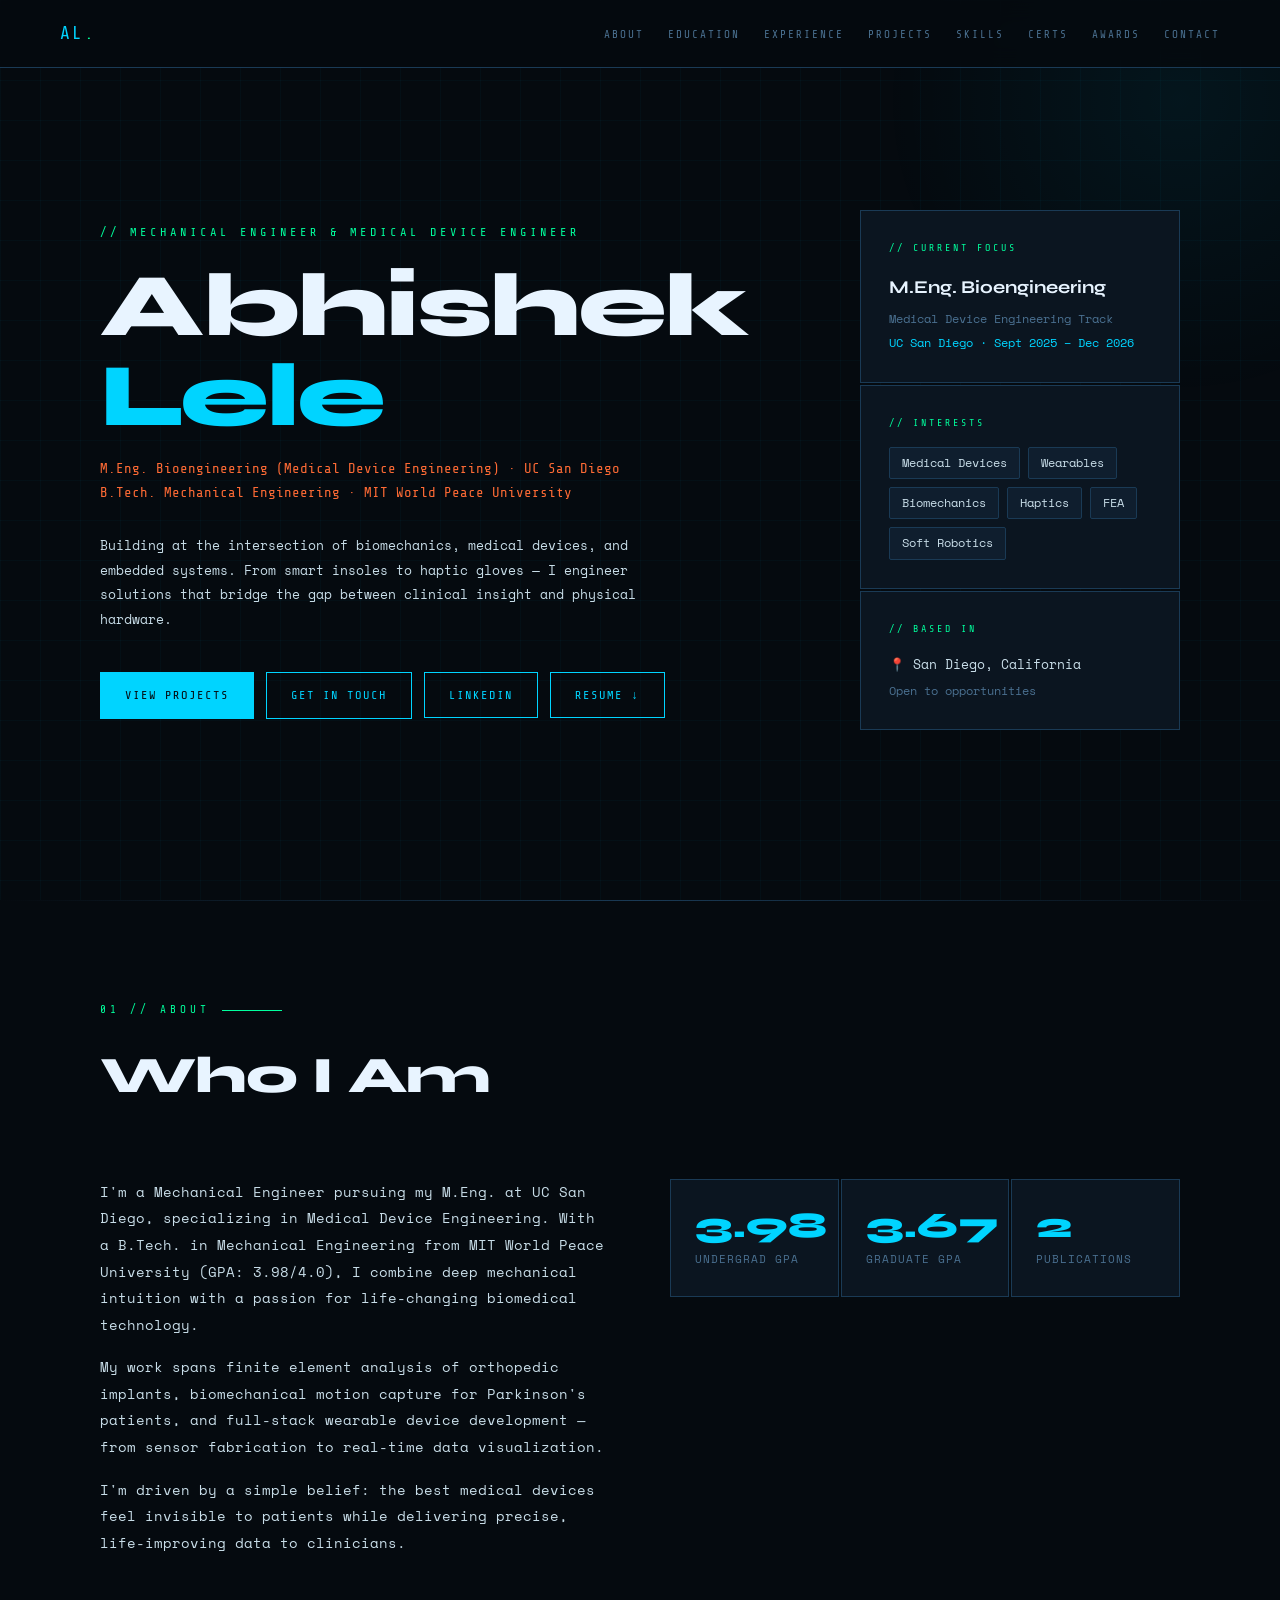
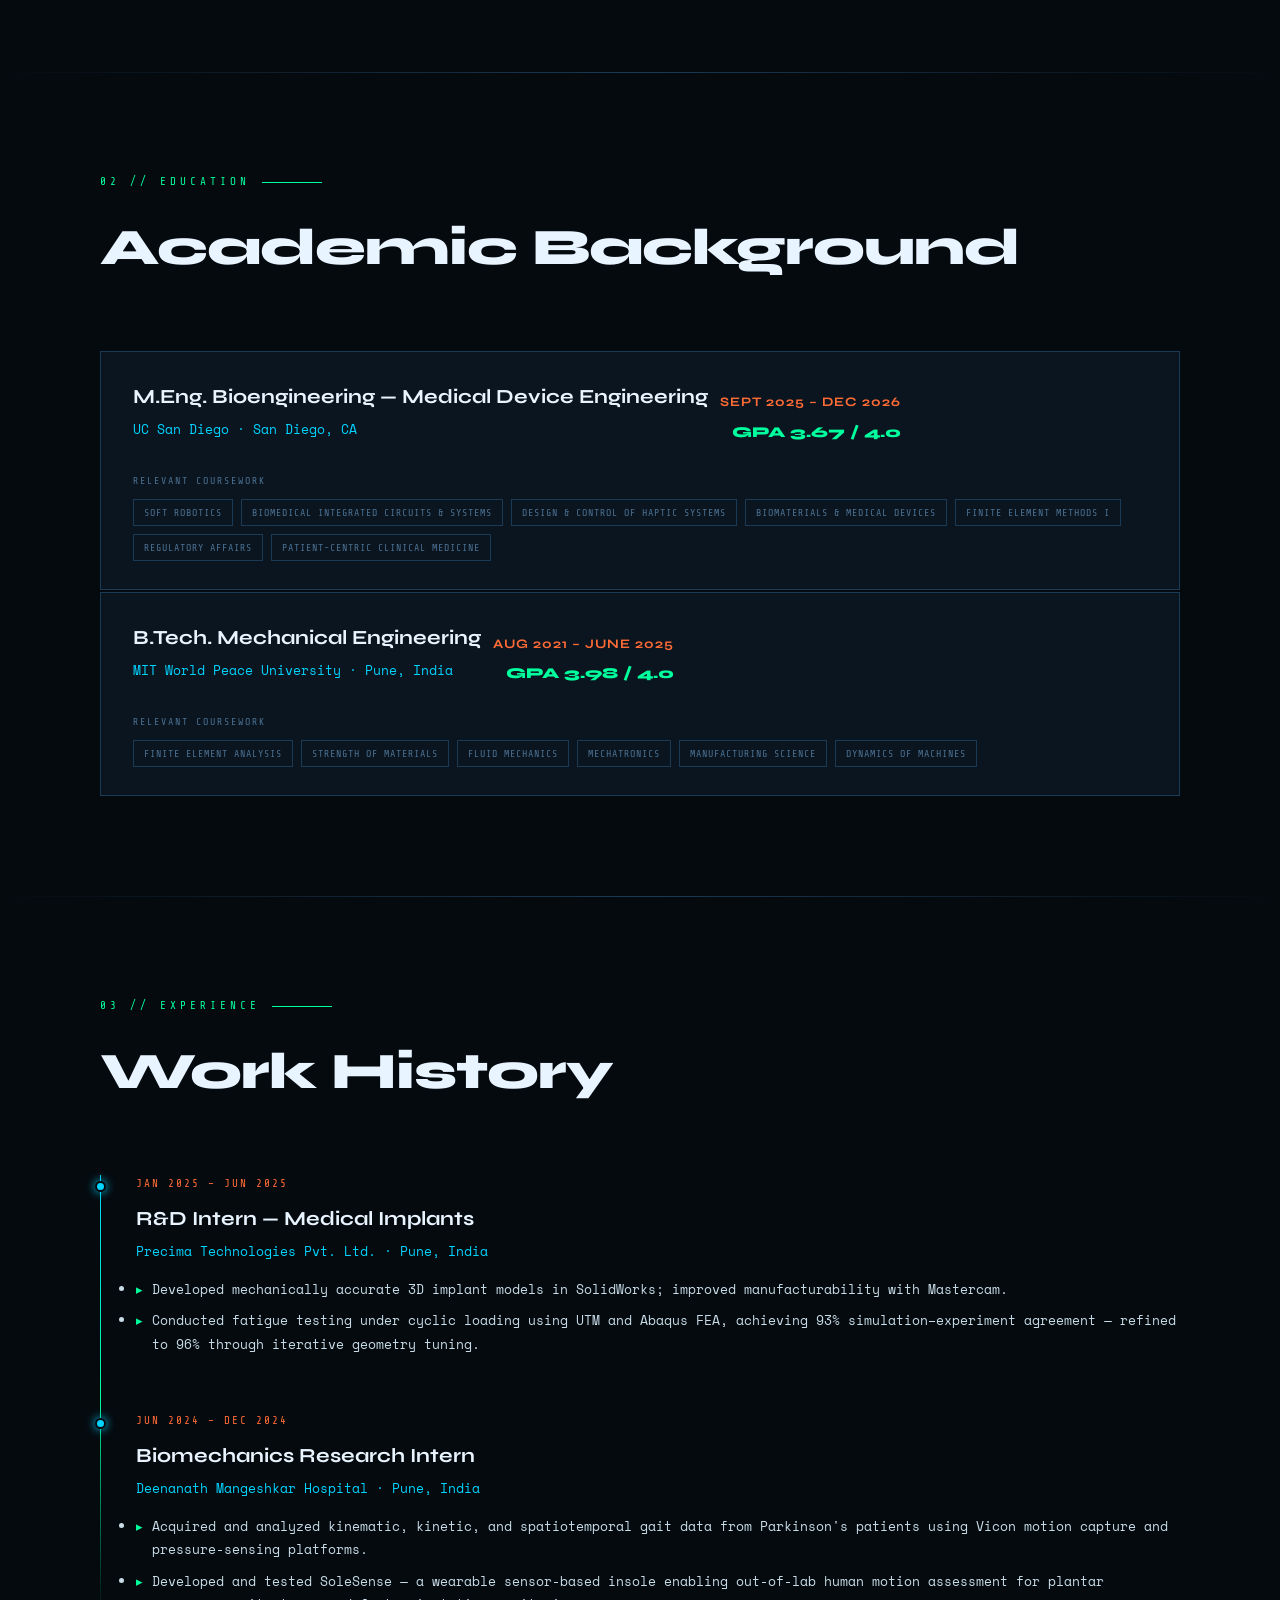
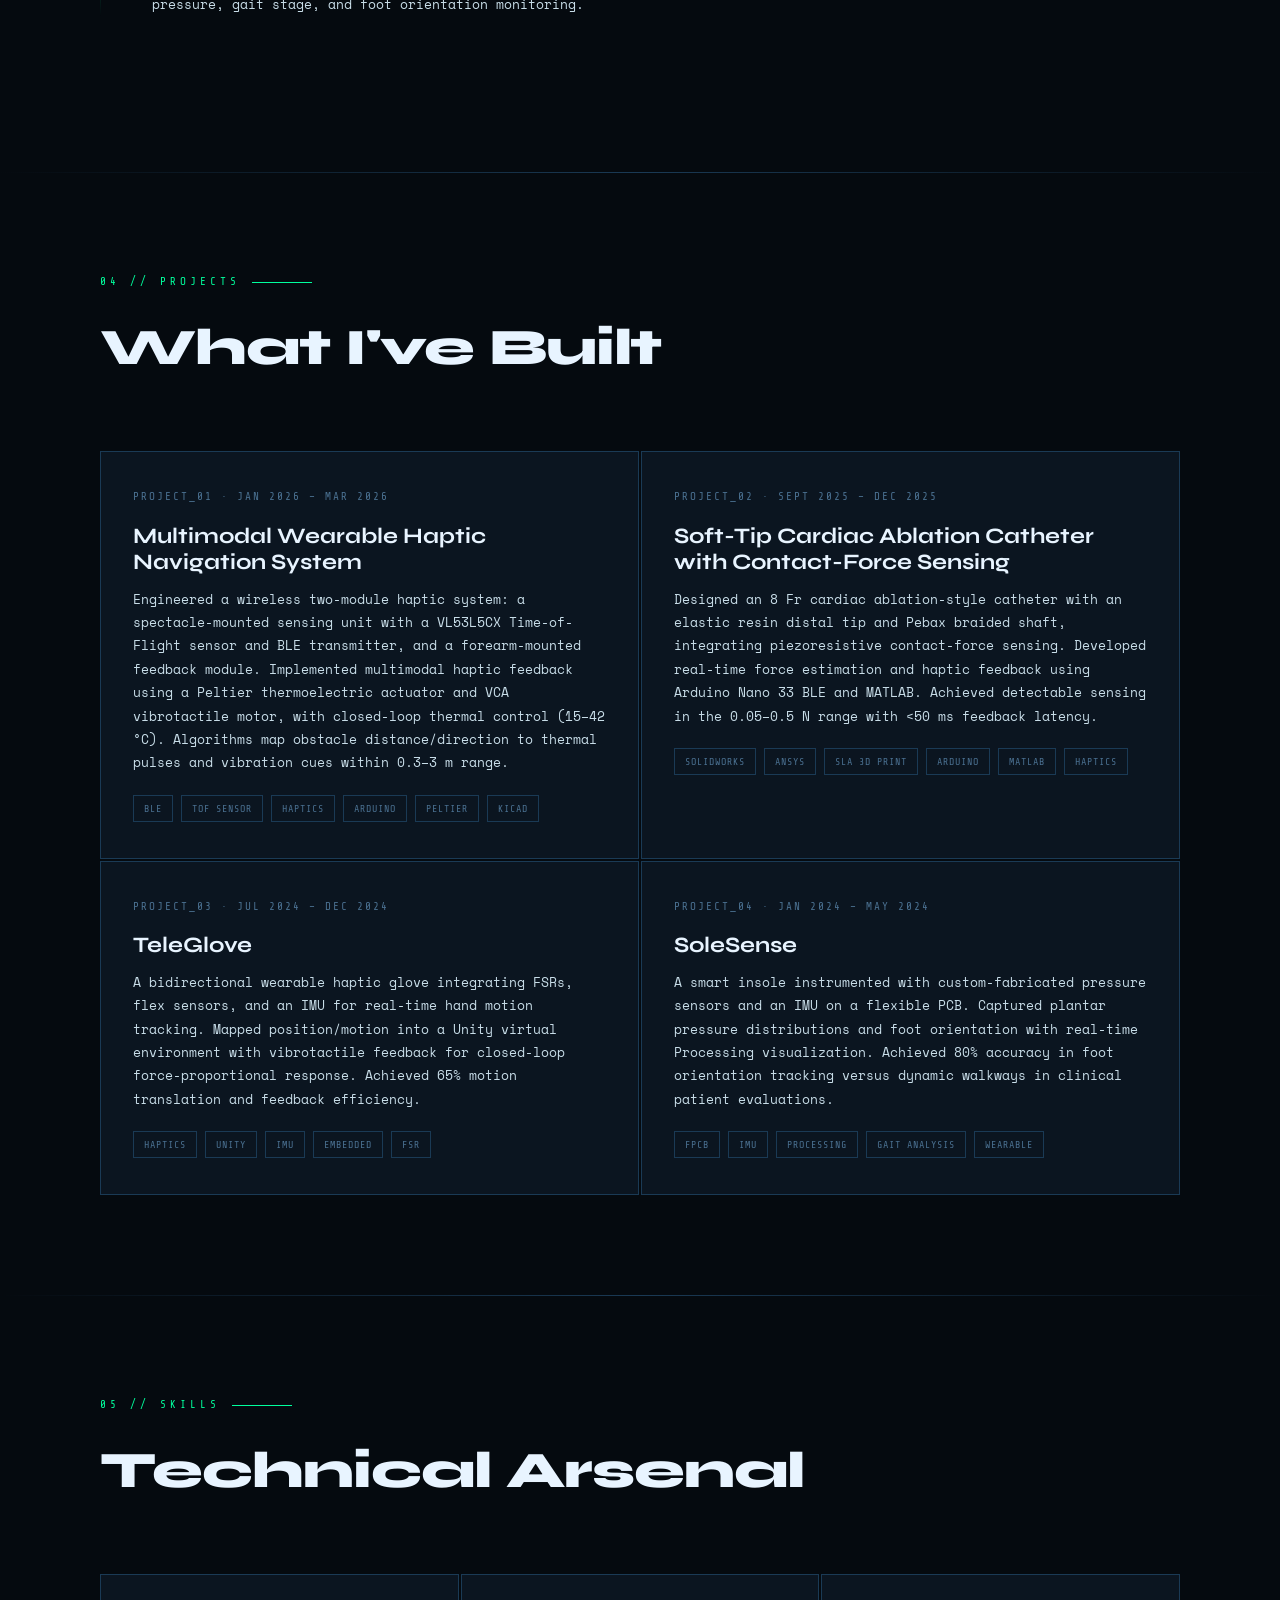
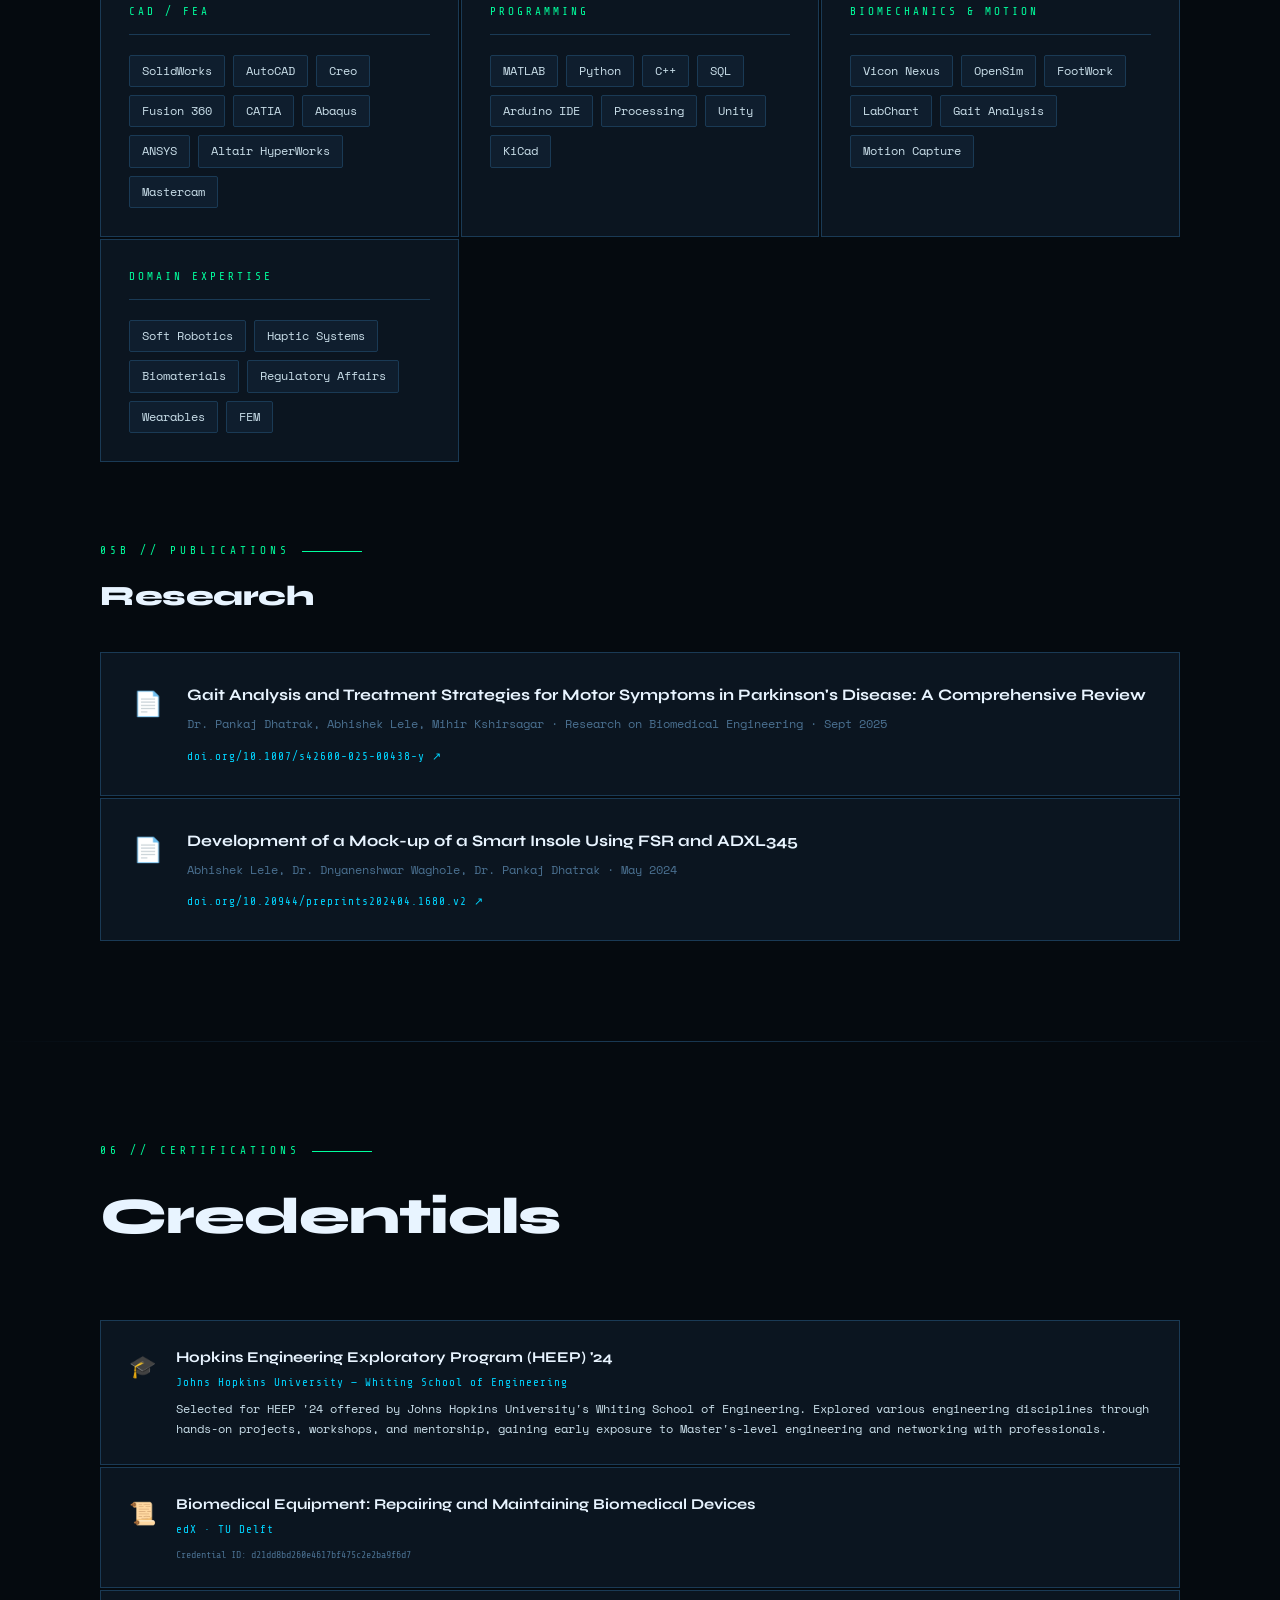
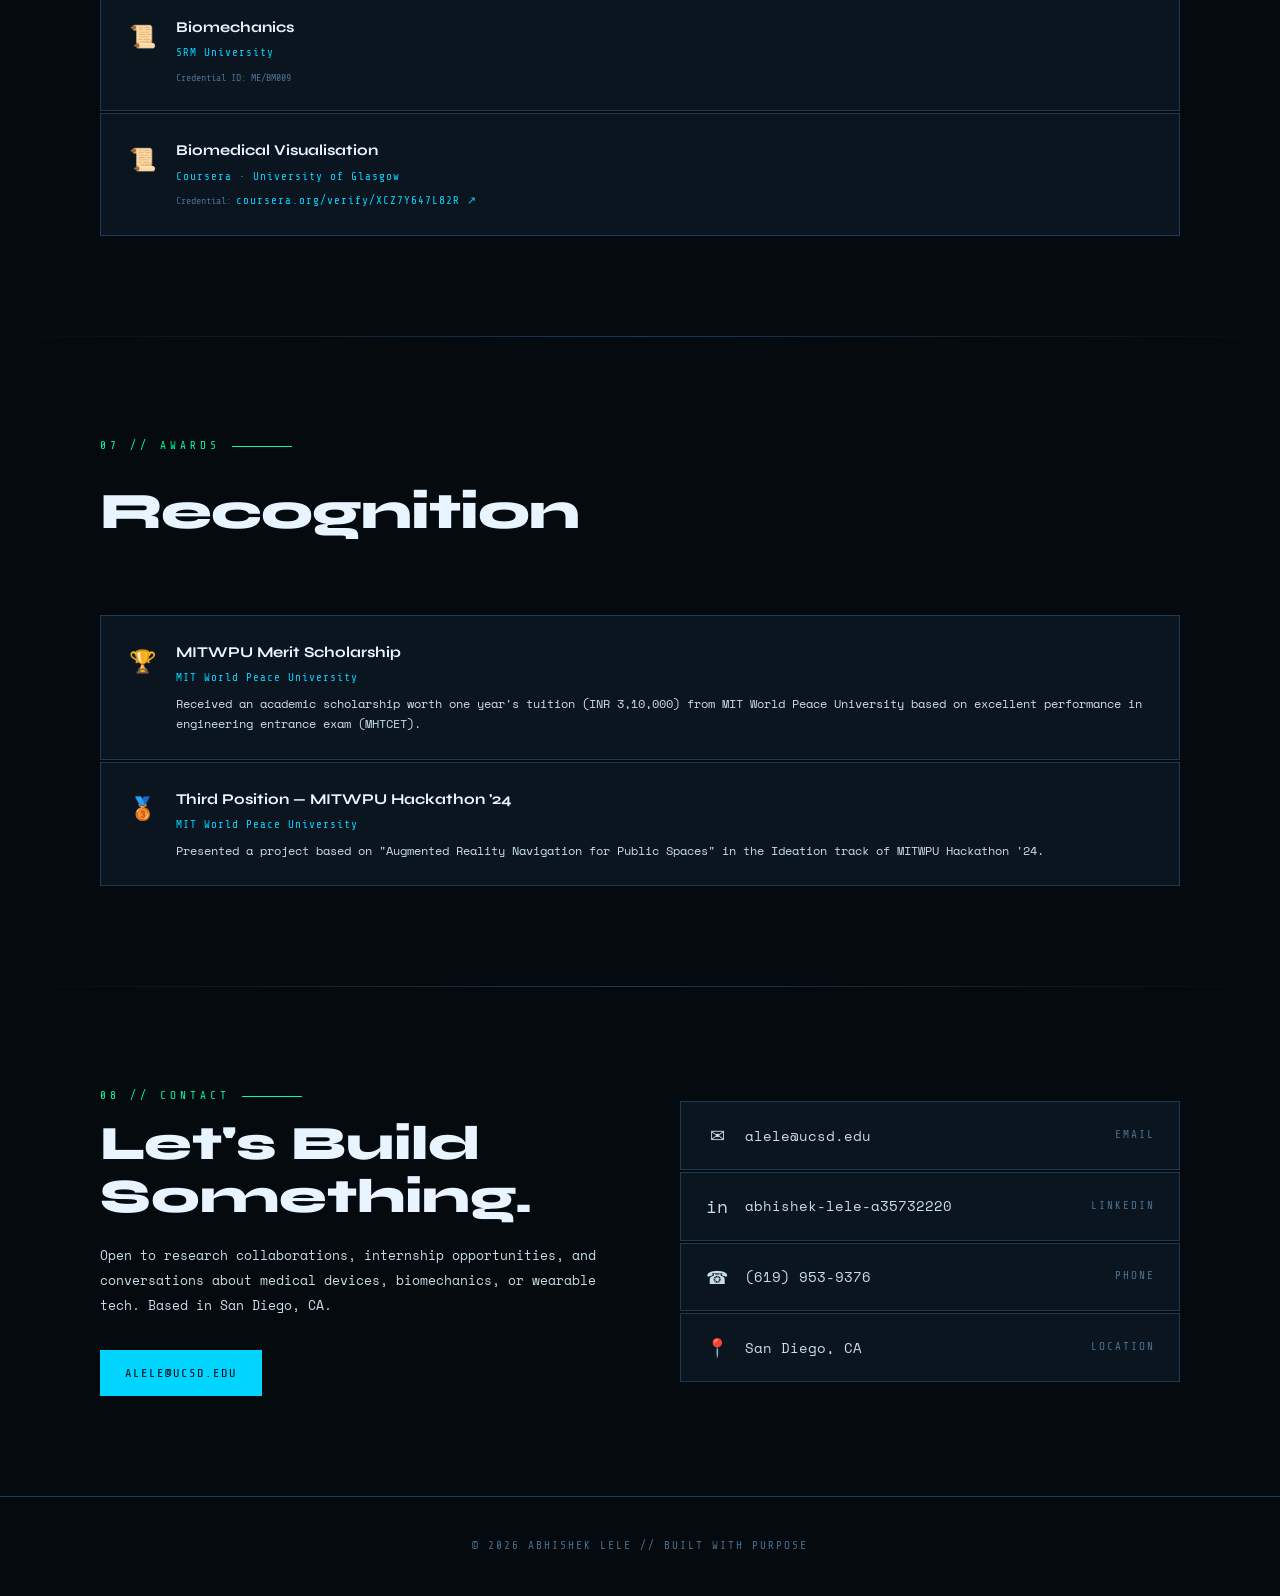
==== commit a2004584: "Update index.html" ====
--- a/index.html
+++ b/index.html
@@ -251,6 +251,7 @@
         <a href="mailto:alele@ucsd.edu" class="btn">Get In Touch</a>
         <a href="https://www.linkedin.com/in/abhishek-lele-a35732220" target="_blank" class="btn">LinkedIn</a>
         <a href="Abhishek Lele Updated Resume.pdf" target="_blank" class="btn">Resume ↓</a>
+
       </div>
     </div>
 
@@ -289,8 +290,8 @@
     <h2 class="section-title">Who I Am</h2>
     <div class="about-grid">
       <div class="about-text reveal">
-        <p>I'm a Mechanical Engineer pursuing my M.Eng. in Bioengineering at UC San Diego, specializing in Medical Device Engineering. With a B.Tech. in Mechanical Engineering, I combine deep mechanical intuition with a passion for life-changing biomedical technology.</p>
-        <p>My work spans full-stack wearable device development — from sensor fabrication to real-time data visualization, finite element analysis of medical implants, and biomechanical motion capture for Parkinson's patients.</p>
+        <p>I'm a Mechanical Engineer pursuing my M.Eng. at UC San Diego, specializing in Medical Device Engineering. With a B.Tech. in Mechanical Engineering from MIT World Peace University (GPA: 3.98/4.0), I combine deep mechanical intuition with a passion for life-changing biomedical technology.</p>
+        <p>My work spans finite element analysis of orthopedic implants, biomechanical motion capture for Parkinson's patients, and full-stack wearable device development — from sensor fabrication to real-time data visualization.</p>
         <p>I'm driven by a simple belief: the best medical devices feel invisible to patients while delivering precise, life-improving data to clinicians.</p>
       </div>
       <div class="about-stats reveal">
@@ -310,14 +311,14 @@
     <div style="display:flex;flex-direction:column;gap:2px;">
 
       <div class="pub-card reveal" style="flex-direction:column;gap:0;">
-        <div style="display:flex;justify-content:space-between;align-items:flex-start;flex-wrap:wrap;gap:12px;margin-bottom:16px;">
+        <div style="display:flex;justify-content:space-between;align-items:center;flex-wrap:wrap;gap:12px;margin-bottom:16px;">
           <div>
             <div class="timeline-role">M.Eng. Bioengineering — Medical Device Engineering</div>
             <div class="timeline-org">UC San Diego · San Diego, CA</div>
           </div>
-          <div style="text-align:right;">
-            <div class="timeline-date">SEPT 2025 – DEC 2026</div>
-            <div style="font-family:'Share Tech Mono',monospace;font-size:12px;color:var(--accent2);">GPA: 3.67 / 4.0</div>
+          <div style="display:flex;flex-direction:column;align-items:flex-end;gap:6px;flex-shrink:0;">
+            <div style="font-family:'Syne',sans-serif;font-size:13px;font-weight:700;color:var(--accent3);letter-spacing:1px;">SEPT 2025 – DEC 2026</div>
+            <div style="font-family:'Syne',sans-serif;font-size:15px;font-weight:800;color:var(--accent2);">GPA 3.67 / 4.0</div>
           </div>
         </div>
         <div style="font-family:'Share Tech Mono',monospace;font-size:10px;color:var(--muted);letter-spacing:2px;text-transform:uppercase;margin-bottom:10px;">Relevant Coursework</div>
@@ -333,14 +334,14 @@
       </div>
 
       <div class="pub-card reveal" style="flex-direction:column;gap:0;">
-        <div style="display:flex;justify-content:space-between;align-items:flex-start;flex-wrap:wrap;gap:12px;margin-bottom:16px;">
+        <div style="display:flex;justify-content:space-between;align-items:center;flex-wrap:wrap;gap:12px;margin-bottom:16px;">
           <div>
             <div class="timeline-role">B.Tech. Mechanical Engineering</div>
             <div class="timeline-org">MIT World Peace University · Pune, India</div>
           </div>
-          <div style="text-align:right;">
-            <div class="timeline-date">2020 – 2024</div>
-            <div style="font-family:'Share Tech Mono',monospace;font-size:12px;color:var(--accent2);">GPA: 3.98 / 4.0</div>
+          <div style="display:flex;flex-direction:column;align-items:flex-end;gap:6px;flex-shrink:0;">
+            <div style="font-family:'Syne',sans-serif;font-size:13px;font-weight:700;color:var(--accent3);letter-spacing:1px;">AUG 2021 – JUNE 2025</div>
+            <div style="font-family:'Syne',sans-serif;font-size:15px;font-weight:800;color:var(--accent2);">GPA 3.98 / 4.0</div>
           </div>
         </div>
         <div style="font-family:'Share Tech Mono',monospace;font-size:10px;color:var(--muted);letter-spacing:2px;text-transform:uppercase;margin-bottom:10px;">Relevant Coursework</div>
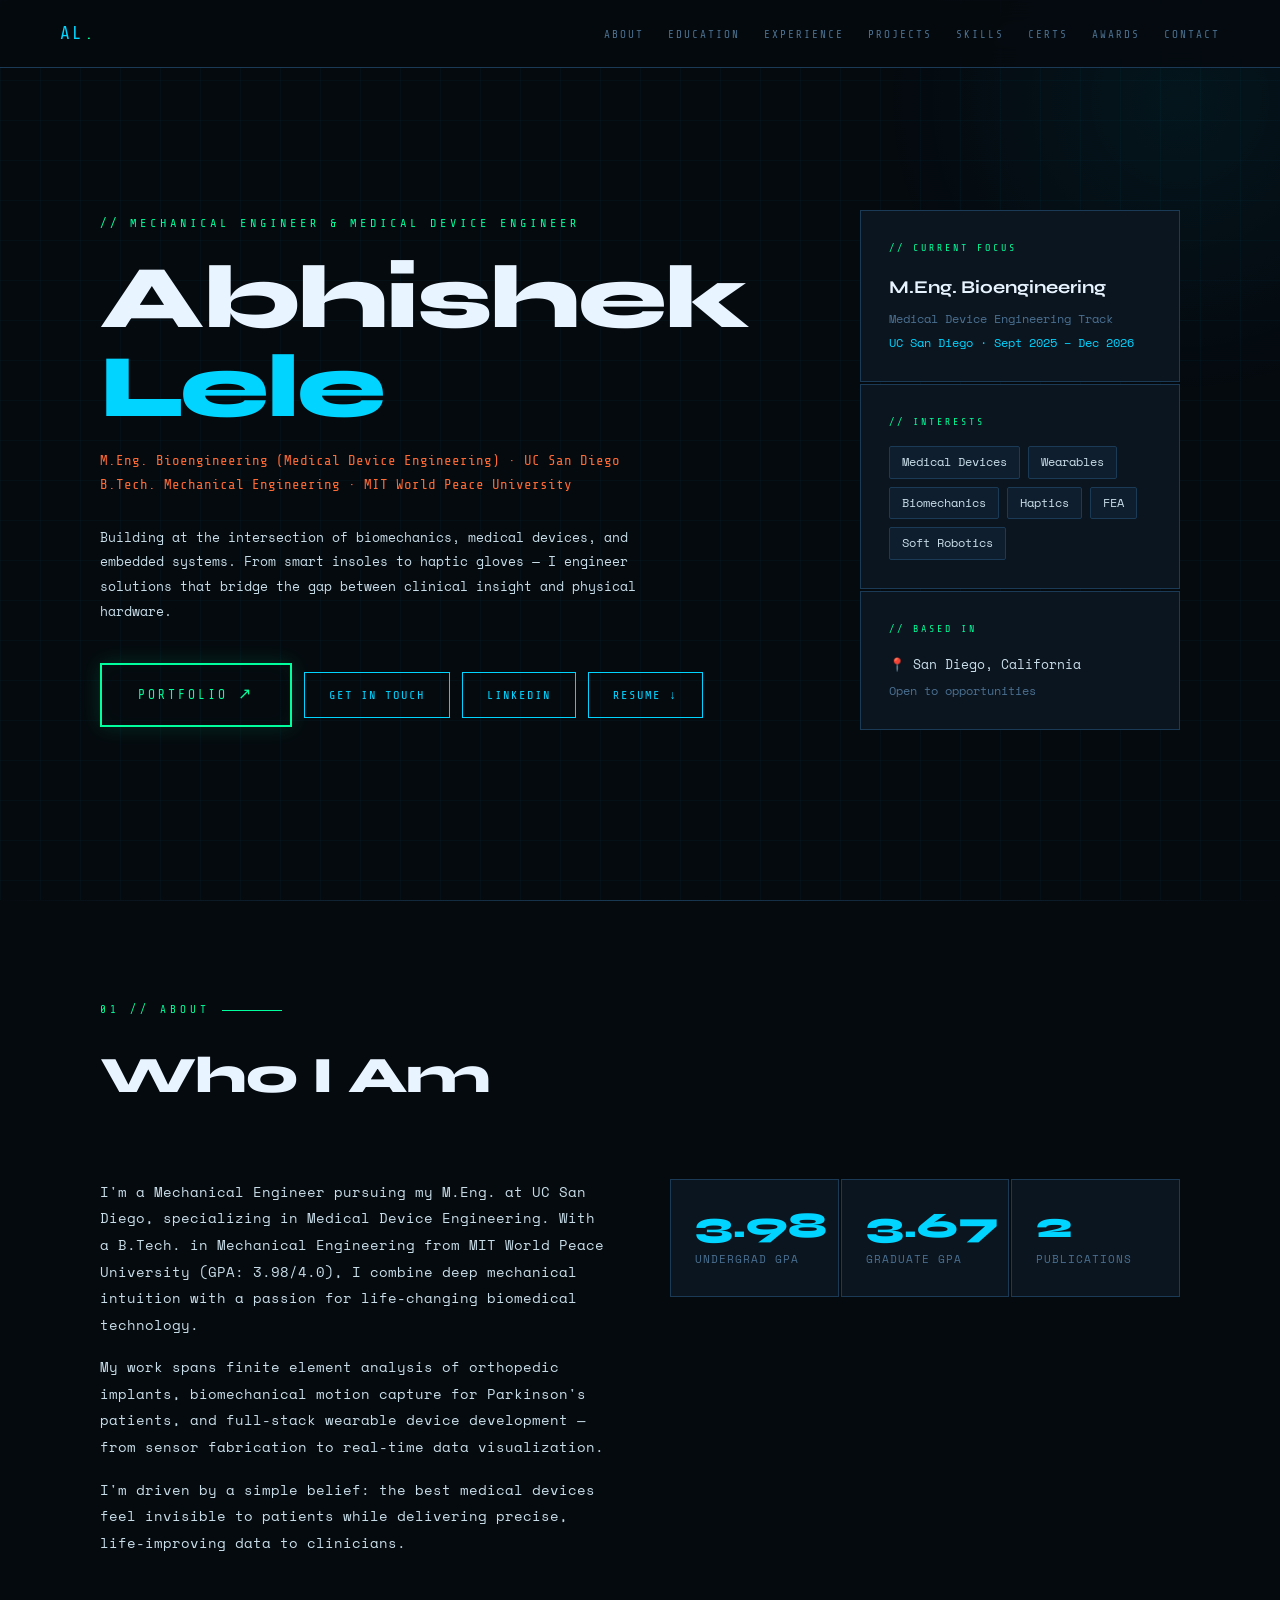
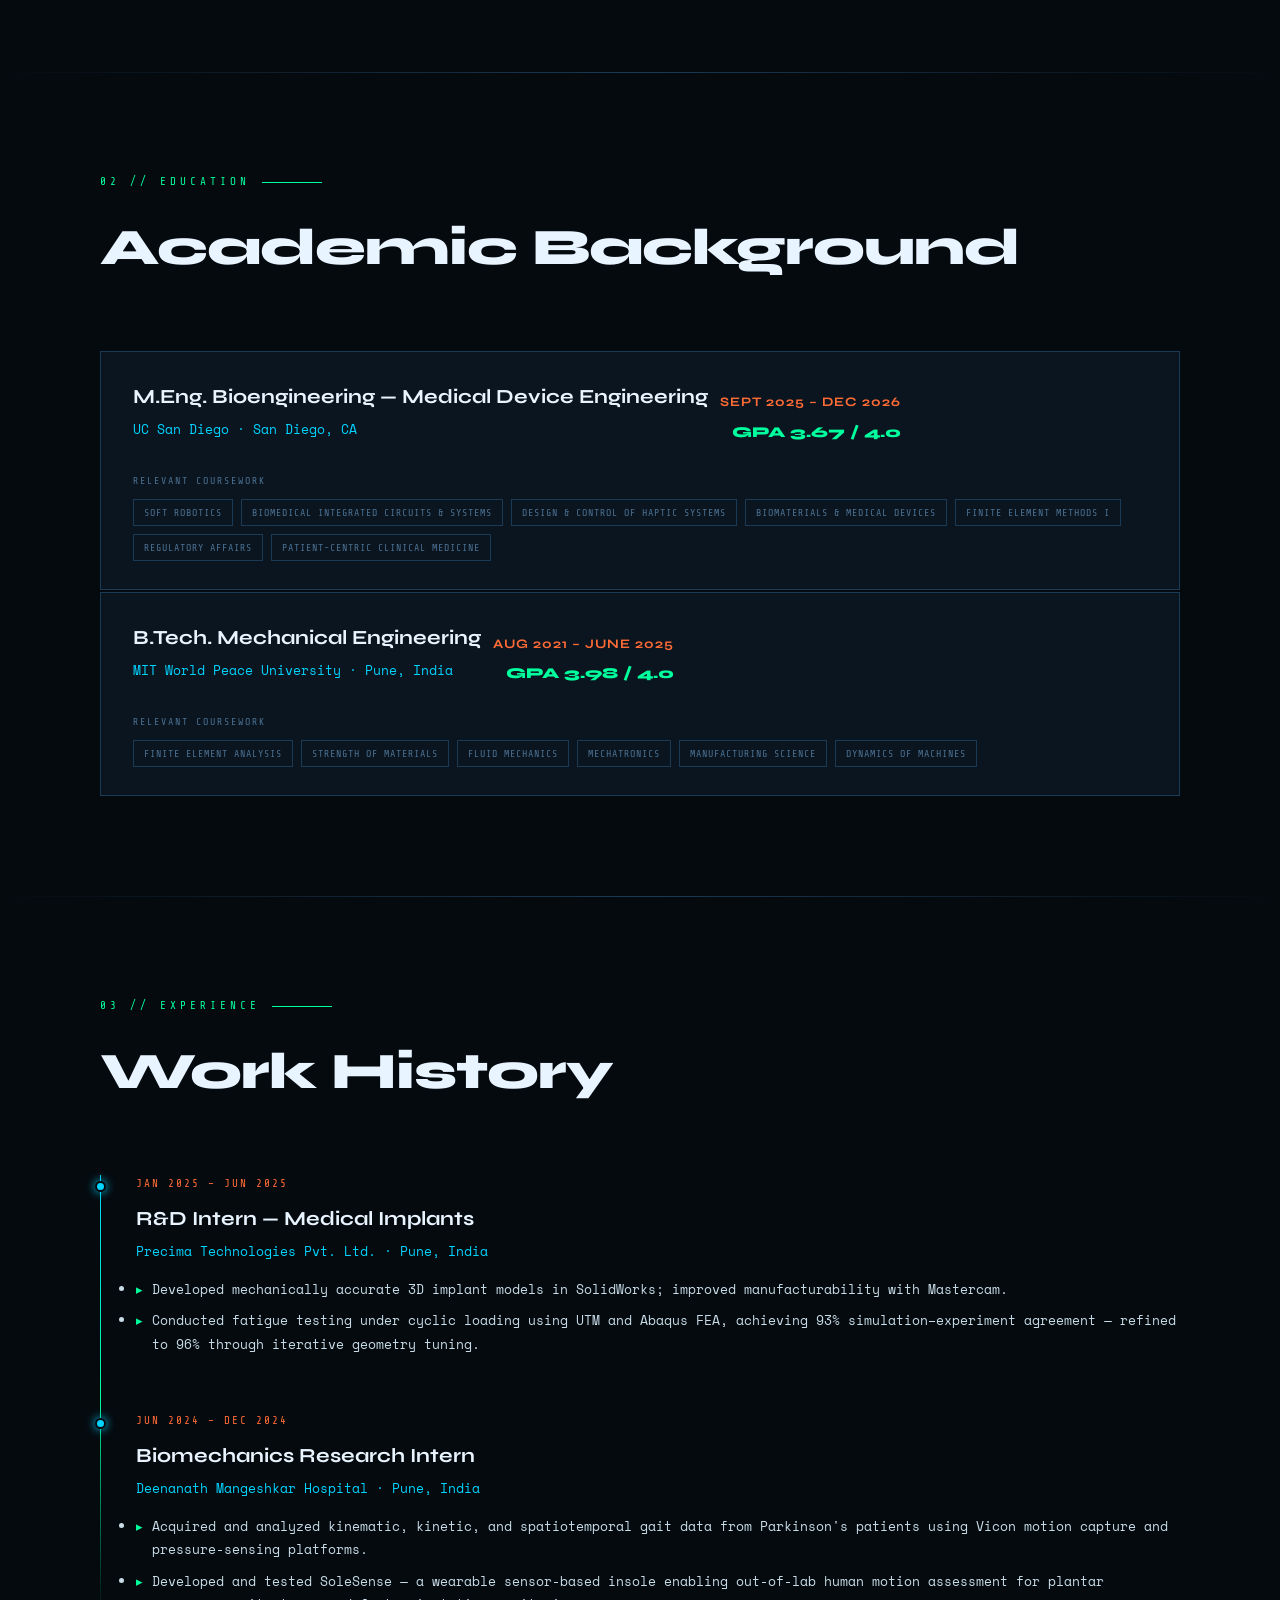
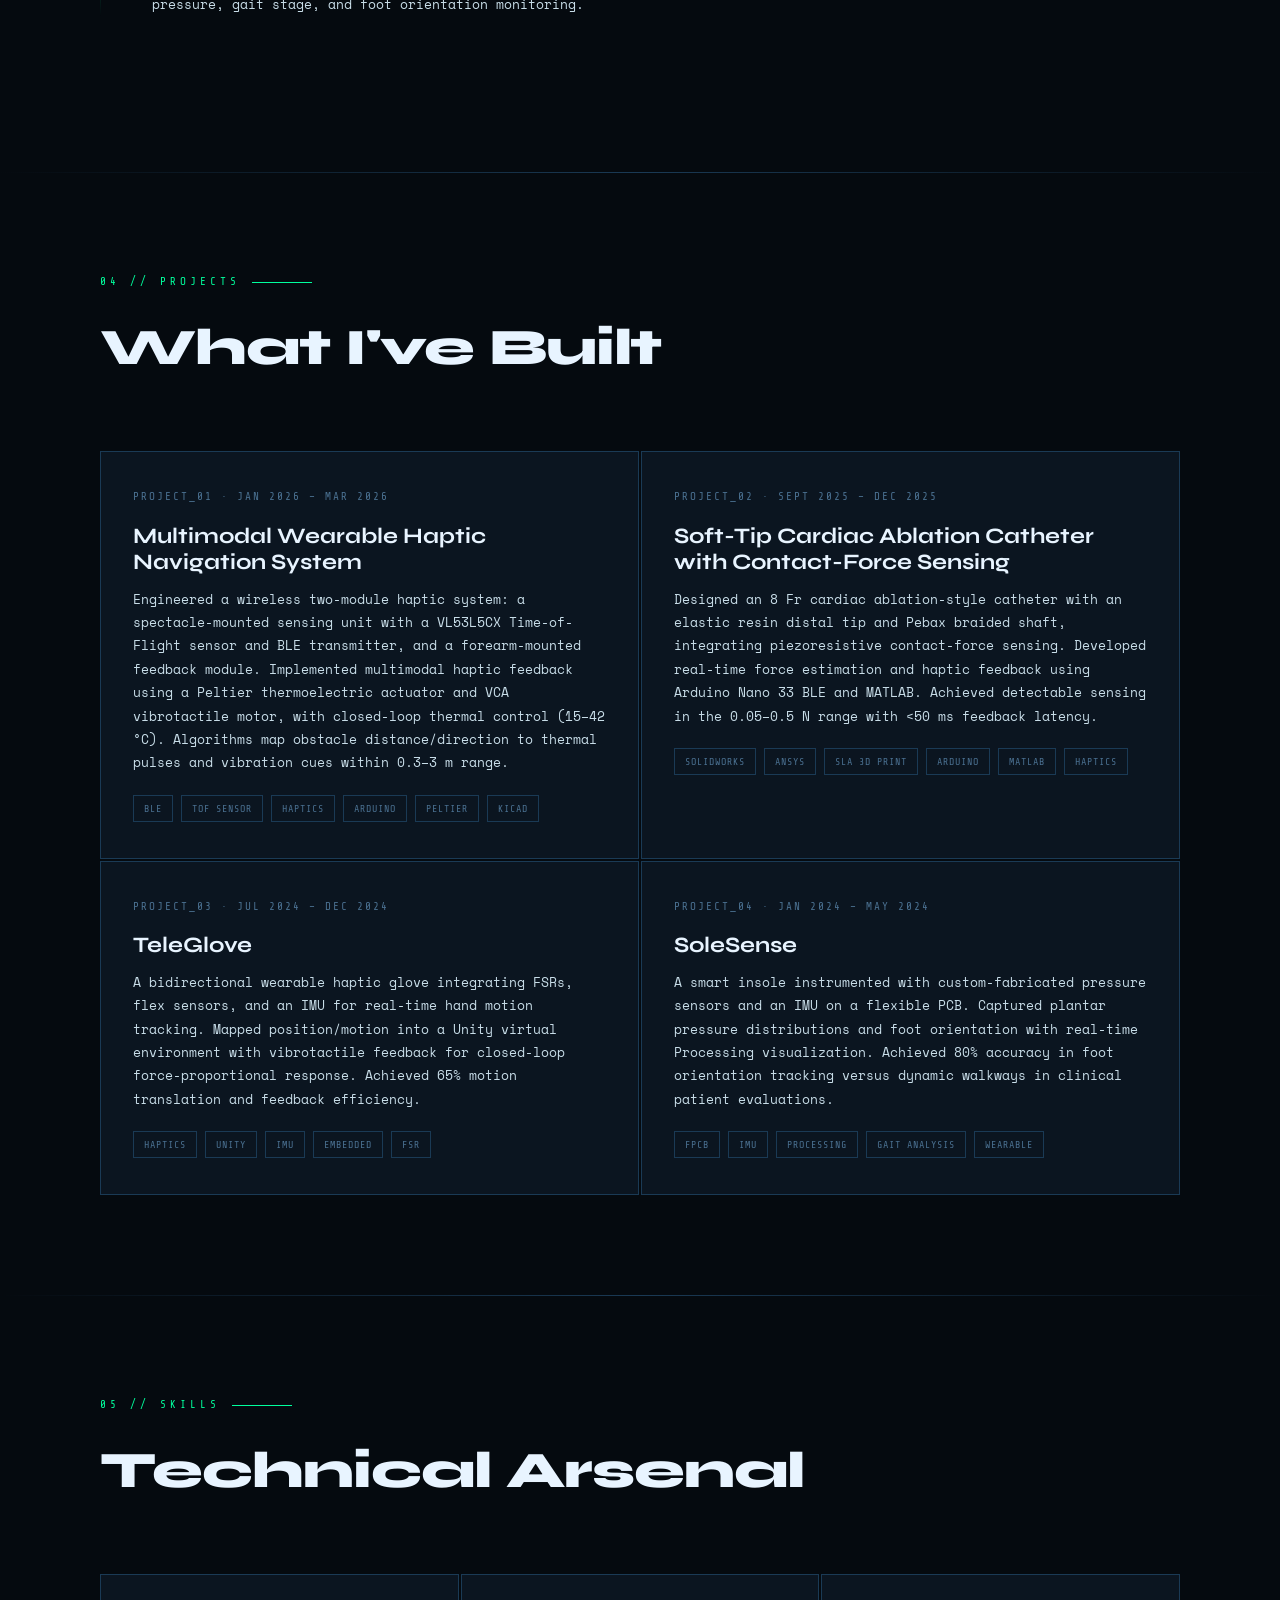
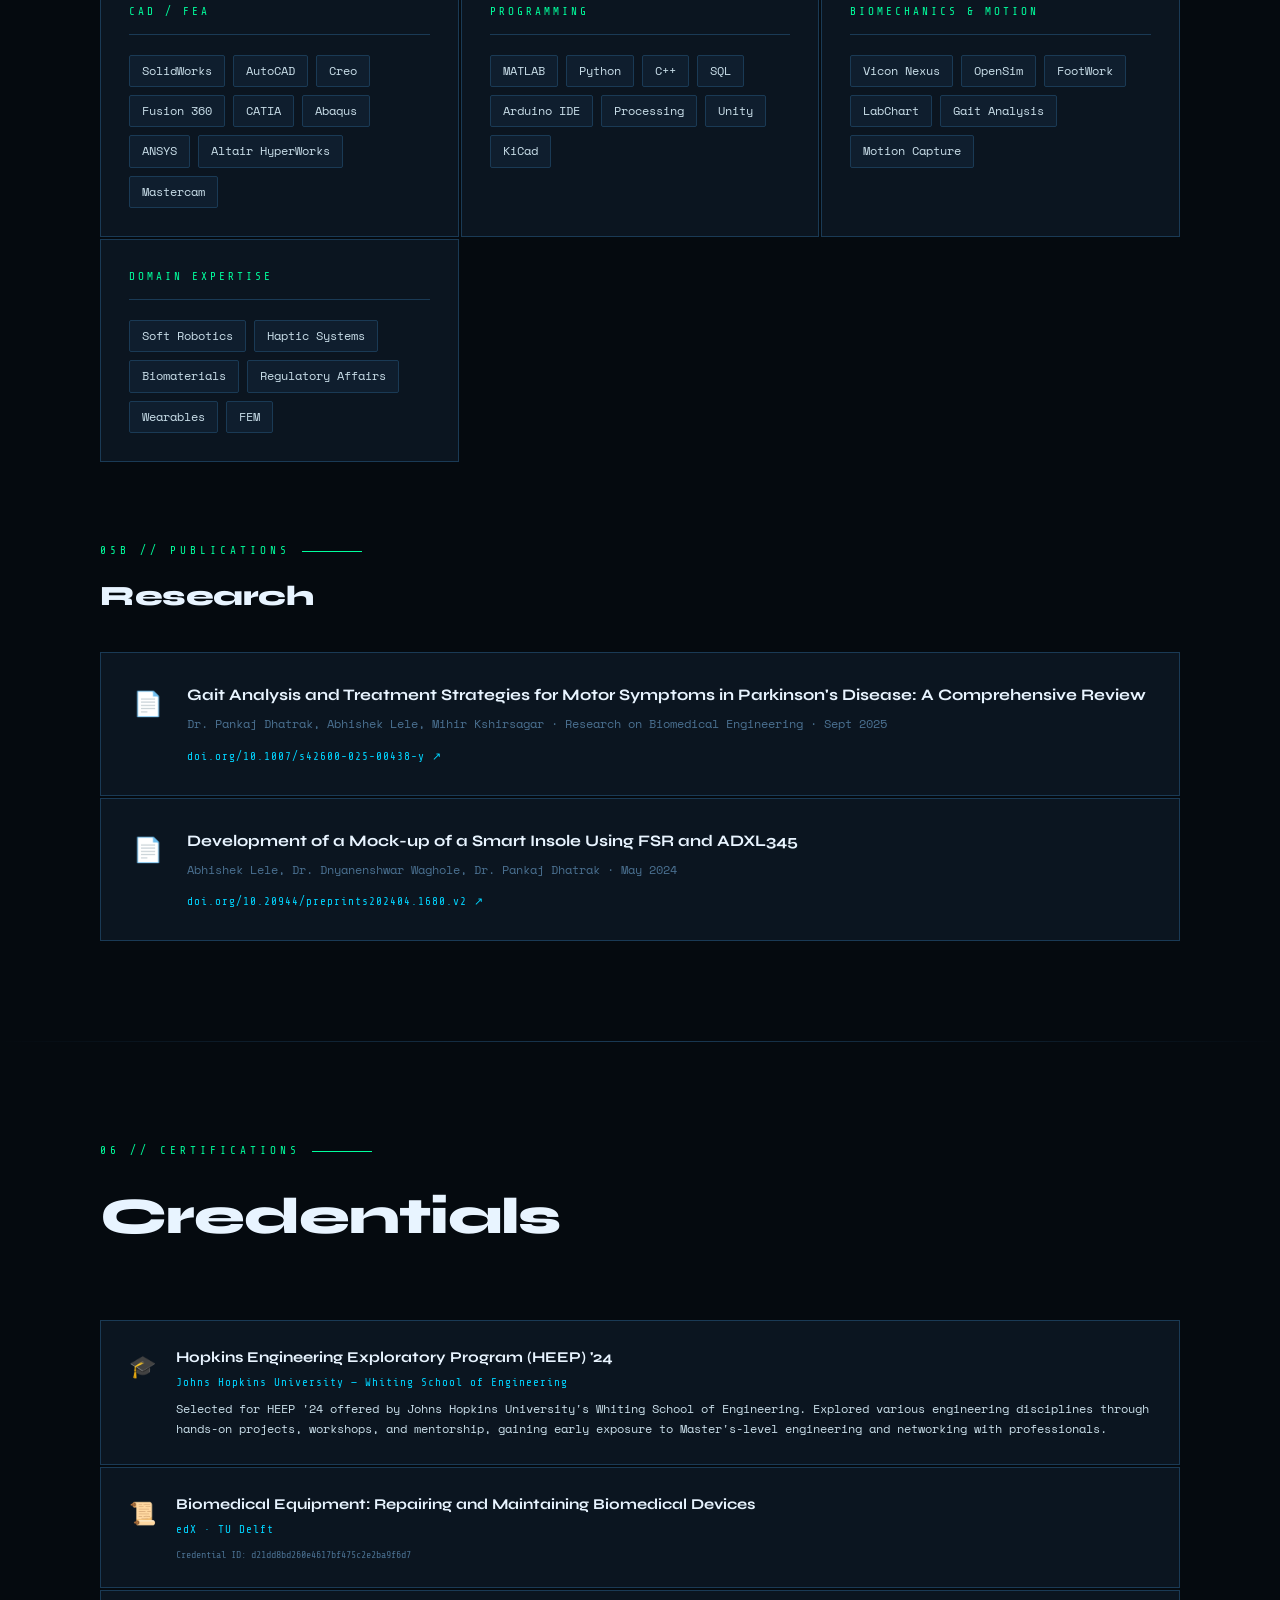
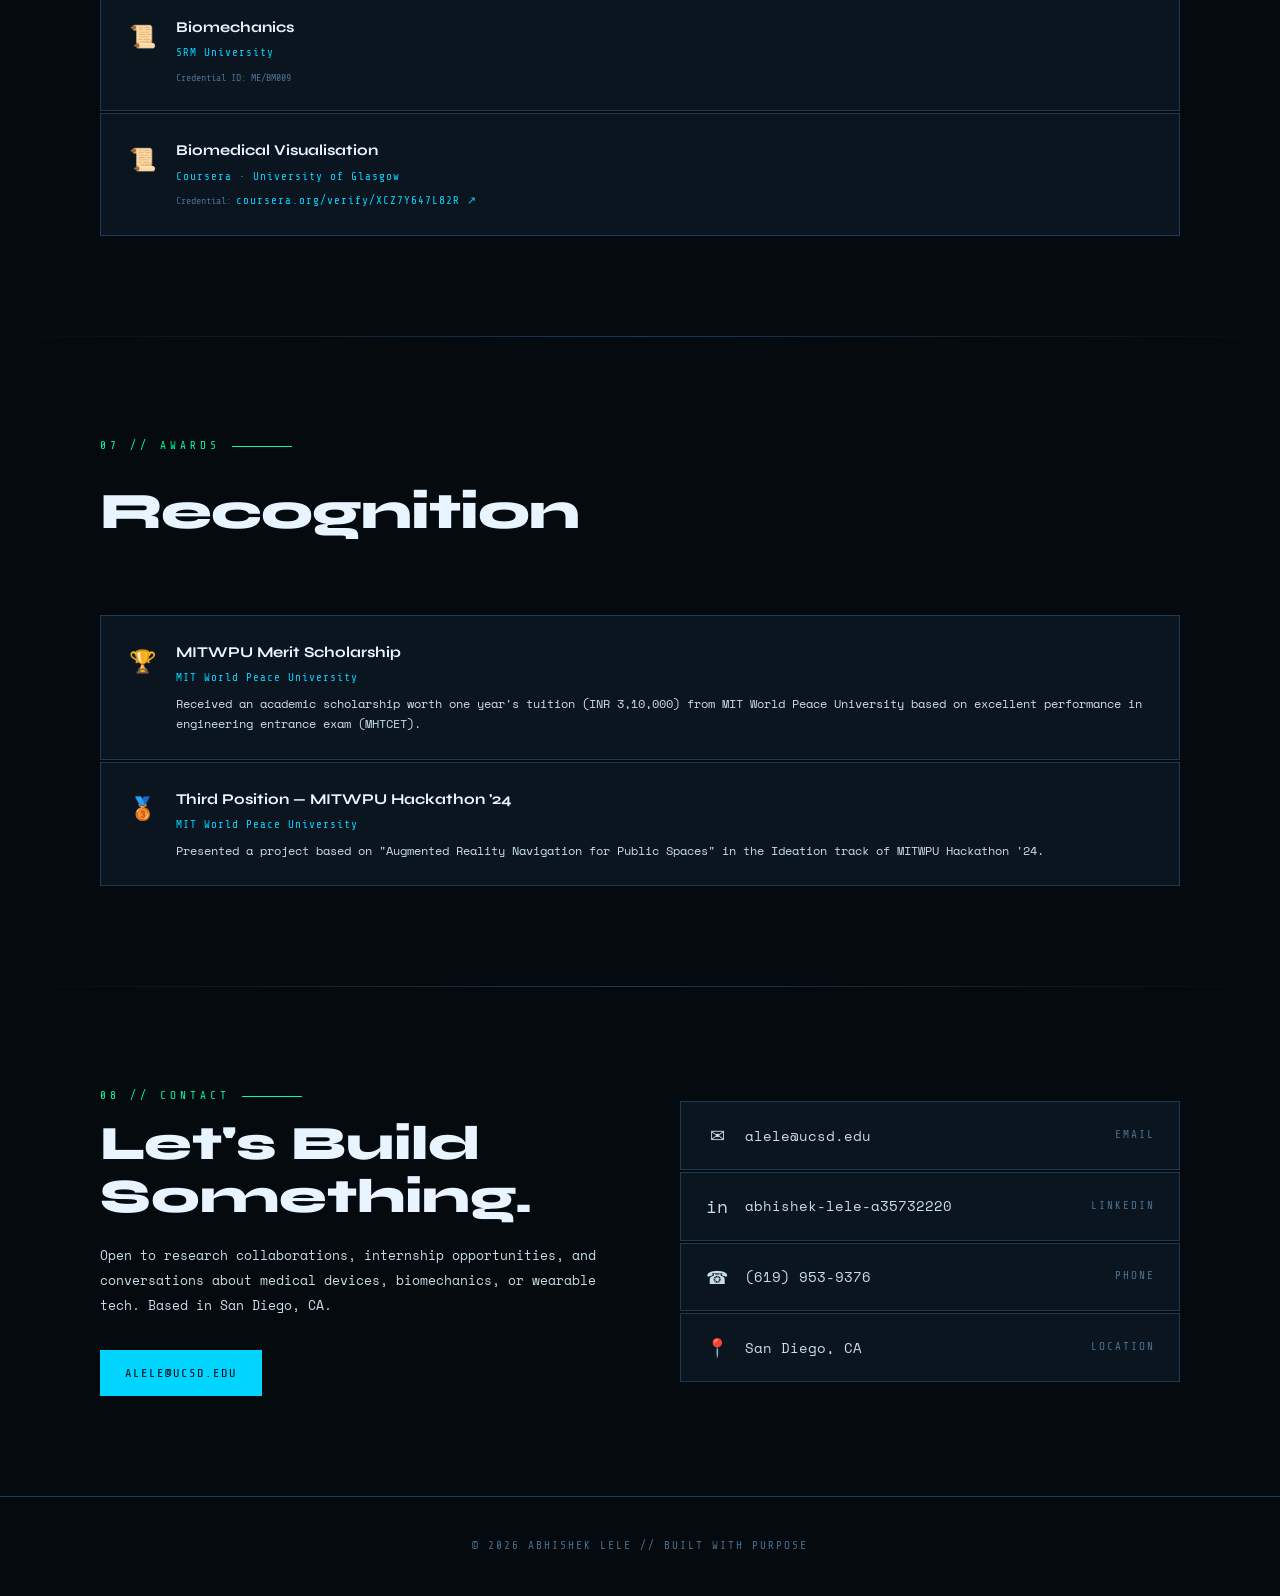
==== commit 0dd5999b: "Update index.html" ====
--- a/index.html
+++ b/index.html
@@ -55,7 +55,6 @@
       50% { transform: translate(-30px,40px); }
     }
 
-    /* NAV */
     nav {
       position: fixed;
       top: 0; left: 0; right: 0;
@@ -74,7 +73,6 @@
     nav ul a { color: var(--muted); text-decoration: none; font-family: 'Share Tech Mono', monospace; font-size: 11px; letter-spacing: 2px; text-transform: uppercase; transition: color 0.2s; }
     nav ul a:hover { color: var(--accent); }
 
-    /* HERO */
     .hero {
       position: relative; z-index: 1;
       min-height: 100vh;
@@ -92,9 +90,8 @@
     .hero h1 .accent { color: var(--accent); }
     .hero-subtitle { font-family: 'Share Tech Mono', monospace; font-size: 14px; color: var(--accent3); margin-bottom: 28px; animation: fadeUp 0.6s 0.6s both; }
     .hero-desc { font-size: 13px; color: var(--text); line-height: 1.9; max-width: 560px; animation: fadeUp 0.6s 0.8s both; margin-bottom: 40px; }
-    .hero-links { display: flex; gap: 12px; flex-wrap: wrap; animation: fadeUp 0.6s 1s both; }
-
-    /* BUTTONS */
+    .hero-links { display: flex; gap: 12px; flex-wrap: wrap; align-items: center; animation: fadeUp 0.6s 1s both; }
+
     .btn {
       display: inline-flex; align-items: center; gap: 8px;
       padding: 12px 24px;
@@ -116,14 +113,51 @@
     .btn-ghost::before { background: var(--muted); }
     .btn-ghost:hover { color: var(--bg); }
 
-    /* SECTION */
+    /* PORTFOLIO BUTTON */
+    .btn-portfolio {
+      display: inline-flex;
+      align-items: center;
+      gap: 10px;
+      padding: 16px 36px;
+      background: transparent;
+      border: 2px solid var(--accent2);
+      color: var(--accent2);
+      text-decoration: none;
+      font-family: 'Share Tech Mono', monospace;
+      font-size: 13px;
+      letter-spacing: 3px;
+      text-transform: uppercase;
+      transition: all 0.25s;
+      position: relative;
+      overflow: hidden;
+      box-shadow: 0 0 20px rgba(0,255,157,0.15), inset 0 0 20px rgba(0,255,157,0.03);
+    }
+    .btn-portfolio::before {
+      content: '';
+      position: absolute;
+      inset: 0;
+      background: var(--accent2);
+      transform: translateX(-101%);
+      transition: transform 0.25s;
+      z-index: -1;
+    }
+    .btn-portfolio:hover {
+      color: var(--bg);
+      box-shadow: 0 0 32px rgba(0,255,157,0.4), inset 0 0 20px rgba(0,255,157,0.1);
+    }
+    .btn-portfolio:hover::before { transform: translateX(0); }
+    .btn-portfolio-arrow {
+      font-size: 16px;
+      transition: transform 0.2s;
+    }
+    .btn-portfolio:hover .btn-portfolio-arrow { transform: translateX(4px); }
+
     section { position: relative; z-index: 1; max-width: 1200px; margin: 0 auto; padding: 100px 60px; }
     .section-label { font-family: 'Share Tech Mono', monospace; font-size: 11px; color: var(--accent2); letter-spacing: 4px; text-transform: uppercase; margin-bottom: 12px; display: flex; align-items: center; gap: 12px; }
     .section-label::after { content: ''; flex: 1; max-width: 60px; height: 1px; background: var(--accent2); }
     .section-title { font-family: 'Syne', sans-serif; font-size: clamp(32px,4vw,52px); font-weight: 800; color: var(--heading); letter-spacing: -1px; margin-bottom: 60px; }
     .divider { width: 100%; height: 1px; background: linear-gradient(90deg, transparent, var(--border), transparent); }
 
-    /* ABOUT */
     .about-grid { display: grid; grid-template-columns: 1fr 1fr; gap: 60px; align-items: start; }
     .about-text p { color: var(--text); margin-bottom: 16px; line-height: 1.9; }
     .about-stats { display: grid; grid-template-columns: 1fr 1fr 1fr; gap: 2px; }
@@ -134,7 +168,6 @@
     .stat-num { font-family: 'Syne', sans-serif; font-size: 36px; font-weight: 800; color: var(--accent); line-height: 1; margin-bottom: 6px; }
     .stat-label { font-size: 11px; color: var(--muted); letter-spacing: 1px; text-transform: uppercase; }
 
-    /* TIMELINE */
     .timeline { position: relative; }
     .timeline::before { content: ''; position: absolute; left: 0; top: 0; bottom: 0; width: 1px; background: linear-gradient(180deg, var(--accent), var(--accent2), transparent); }
     .timeline-item { padding-left: 36px; margin-bottom: 56px; position: relative; }
@@ -146,7 +179,6 @@
     .timeline-desc li { margin-bottom: 8px; padding-left: 16px; position: relative; }
     .timeline-desc li::before { content: '▸'; position: absolute; left: 0; color: var(--accent2); }
 
-    /* PROJECTS */
     .projects-grid { display: grid; grid-template-columns: repeat(2, 1fr); gap: 2px; }
     .project-card { background: var(--surface); border: 1px solid var(--border); padding: 36px 32px; position: relative; overflow: hidden; transition: border-color 0.3s, transform 0.3s; }
     .project-card::after { content: ''; position: absolute; inset: 0; background: linear-gradient(135deg, rgba(0,212,255,0.04), transparent); opacity: 0; transition: opacity 0.3s; }
@@ -157,18 +189,15 @@
     .project-desc { font-size: 13px; color: var(--text); line-height: 1.8; margin-bottom: 20px; }
     .project-tags { display: flex; flex-wrap: wrap; gap: 8px; }
 
-    /* TAGS / PILLS */
     .tag { font-family: 'Share Tech Mono', monospace; font-size: 10px; padding: 4px 10px; border: 1px solid var(--border); color: var(--muted); letter-spacing: 1px; text-transform: uppercase; }
     .skill-pill { font-size: 12px; padding: 5px 12px; background: var(--surface2); border: 1px solid var(--border); color: var(--text); border-radius: 2px; transition: all 0.2s; }
     .skill-pill:hover { border-color: var(--accent); color: var(--accent); }
 
-    /* SKILLS */
     .skills-grid { display: grid; grid-template-columns: repeat(auto-fill, minmax(280px, 1fr)); gap: 2px; }
     .skill-group { background: var(--surface); border: 1px solid var(--border); padding: 28px; }
     .skill-group-title { font-family: 'Share Tech Mono', monospace; font-size: 11px; color: var(--accent2); letter-spacing: 3px; text-transform: uppercase; margin-bottom: 20px; padding-bottom: 12px; border-bottom: 1px solid var(--border); }
     .skill-list { display: flex; flex-wrap: wrap; gap: 8px; }
 
-    /* PUBLICATIONS */
     .pub-list { display: flex; flex-direction: column; gap: 2px; }
     .pub-card { background: var(--surface); border: 1px solid var(--border); padding: 28px 32px; display: flex; gap: 24px; align-items: flex-start; transition: border-color 0.2s; }
     .pub-card:hover { border-color: var(--accent2); }
@@ -178,7 +207,6 @@
     .pub-link { font-family: 'Share Tech Mono', monospace; font-size: 11px; color: var(--accent); text-decoration: none; letter-spacing: 1px; }
     .pub-link:hover { color: var(--accent2); }
 
-    /* CERT / AWARD CARDS */
     .card-list { display: flex; flex-direction: column; gap: 2px; }
     .info-card { background: var(--surface); border: 1px solid var(--border); padding: 24px 28px; display: flex; gap: 20px; align-items: flex-start; transition: border-color 0.2s; }
     .info-card:hover { border-color: var(--accent); }
@@ -188,7 +216,6 @@
     .info-desc { font-size: 12px; color: var(--text); line-height: 1.7; }
     .info-cred { font-family: 'Share Tech Mono', monospace; font-size: 10px; color: var(--muted); margin-top: 6px; }
 
-    /* CONTACT */
     .contact-inner { display: grid; grid-template-columns: 1fr 1fr; gap: 80px; align-items: center; }
     .contact-text h2 { font-family: 'Syne', sans-serif; font-size: clamp(28px,4vw,48px); font-weight: 800; color: var(--heading); line-height: 1.1; margin-bottom: 20px; }
     .contact-text p { color: var(--text); font-size: 13px; line-height: 1.9; margin-bottom: 32px; }
@@ -247,15 +274,15 @@
         clinical insight and physical hardware.
       </p>
       <div class="hero-links">
-        <a href="#projects" class="btn btn-solid">View Projects</a>
+        <a href="portfolio/index.html" class="btn-portfolio">
+          Portfolio <span class="btn-portfolio-arrow">↗</span>
+        </a>
         <a href="mailto:alele@ucsd.edu" class="btn">Get In Touch</a>
         <a href="https://www.linkedin.com/in/abhishek-lele-a35732220" target="_blank" class="btn">LinkedIn</a>
         <a href="Abhishek Lele Updated Resume.pdf" target="_blank" class="btn">Resume ↓</a>
-
-      </div>
-    </div>
-
-    <!-- Right side panel -->
+      </div>
+    </div>
+
     <div style="flex-shrink:0;width:320px;display:flex;flex-direction:column;gap:2px;animation:fadeUp 0.6s 1s both;">
       <div style="background:var(--surface);border:1px solid var(--border);padding:28px;">
         <div style="font-family:'Share Tech Mono',monospace;font-size:10px;color:var(--accent2);letter-spacing:3px;margin-bottom:16px;text-transform:uppercase;">// Current Focus</div>
@@ -309,7 +336,6 @@
     <div class="section-label">02 // Education</div>
     <h2 class="section-title">Academic Background</h2>
     <div style="display:flex;flex-direction:column;gap:2px;">
-
       <div class="pub-card reveal" style="flex-direction:column;gap:0;">
         <div style="display:flex;justify-content:space-between;align-items:center;flex-wrap:wrap;gap:12px;margin-bottom:16px;">
           <div>
@@ -332,7 +358,6 @@
           <span class="tag">Patient-Centric Clinical Medicine</span>
         </div>
       </div>
-
       <div class="pub-card reveal" style="flex-direction:column;gap:0;">
         <div style="display:flex;justify-content:space-between;align-items:center;flex-wrap:wrap;gap:12px;margin-bottom:16px;">
           <div>
@@ -354,7 +379,6 @@
           <span class="tag">Dynamics of Machines</span>
         </div>
       </div>
-
     </div>
   </section>
 
@@ -395,7 +419,6 @@
     <div class="section-label">04 // Projects</div>
     <h2 class="section-title">What I've Built</h2>
     <div class="projects-grid">
-
       <div class="project-card reveal">
         <div class="project-num">PROJECT_01 · JAN 2026 – MAR 2026</div>
         <div class="project-title">Multimodal Wearable Haptic Navigation System</div>
@@ -404,7 +427,6 @@
           <span class="tag">BLE</span><span class="tag">ToF Sensor</span><span class="tag">Haptics</span><span class="tag">Arduino</span><span class="tag">Peltier</span><span class="tag">KiCad</span>
         </div>
       </div>
-
       <div class="project-card reveal">
         <div class="project-num">PROJECT_02 · SEPT 2025 – DEC 2025</div>
         <div class="project-title">Soft-Tip Cardiac Ablation Catheter with Contact-Force Sensing</div>
@@ -413,7 +435,6 @@
           <span class="tag">SolidWorks</span><span class="tag">ANSYS</span><span class="tag">SLA 3D Print</span><span class="tag">Arduino</span><span class="tag">MATLAB</span><span class="tag">Haptics</span>
         </div>
       </div>
-
       <div class="project-card reveal">
         <div class="project-num">PROJECT_03 · JUL 2024 – DEC 2024</div>
         <div class="project-title">TeleGlove</div>
@@ -422,7 +443,6 @@
           <span class="tag">Haptics</span><span class="tag">Unity</span><span class="tag">IMU</span><span class="tag">Embedded</span><span class="tag">FSR</span>
         </div>
       </div>
-
       <div class="project-card reveal">
         <div class="project-num">PROJECT_04 · JAN 2024 – MAY 2024</div>
         <div class="project-title">SoleSense</div>
@@ -431,7 +451,6 @@
           <span class="tag">fPCB</span><span class="tag">IMU</span><span class="tag">Processing</span><span class="tag">Gait Analysis</span><span class="tag">Wearable</span>
         </div>
       </div>
-
     </div>
   </section>
 
@@ -467,8 +486,6 @@
         </div>
       </div>
     </div>
-
-    <!-- Publications -->
     <div style="margin-top:80px;">
       <div class="section-label">05b // Publications</div>
       <h3 style="font-family:'Syne',sans-serif;font-size:28px;font-weight:800;color:var(--heading);margin-bottom:32px;letter-spacing:-0.5px;">Research</h3>
@@ -500,7 +517,6 @@
     <div class="section-label">06 // Certifications</div>
     <h2 class="section-title">Credentials</h2>
     <div class="card-list">
-
       <div class="info-card reveal">
         <div class="info-icon">🎓</div>
         <div>
@@ -509,7 +525,6 @@
           <div class="info-desc">Selected for HEEP '24 offered by Johns Hopkins University's Whiting School of Engineering. Explored various engineering disciplines through hands-on projects, workshops, and mentorship, gaining early exposure to Master's-level engineering and networking with professionals.</div>
         </div>
       </div>
-
       <div class="info-card reveal">
         <div class="info-icon">📜</div>
         <div>
@@ -518,7 +533,6 @@
           <div class="info-cred">Credential ID: d21dd8bd260e4617bf475c2e2ba9f6d7</div>
         </div>
       </div>
-
       <div class="info-card reveal">
         <div class="info-icon">📜</div>
         <div>
@@ -527,7 +541,6 @@
           <div class="info-cred">Credential ID: ME/BM009</div>
         </div>
       </div>
-
       <div class="info-card reveal">
         <div class="info-icon">📜</div>
         <div>
@@ -536,7 +549,6 @@
           <div class="info-cred">Credential: <a href="http://coursera.org/verify/XCZ7Y647L82R" target="_blank" class="pub-link">coursera.org/verify/XCZ7Y647L82R ↗</a></div>
         </div>
       </div>
-
     </div>
   </section>
 
@@ -547,7 +559,6 @@
     <div class="section-label">07 // Awards</div>
     <h2 class="section-title">Recognition</h2>
     <div class="card-list">
-
       <div class="info-card reveal">
         <div class="info-icon">🏆</div>
         <div>
@@ -556,7 +567,6 @@
           <div class="info-desc">Received an academic scholarship worth one year's tuition (INR 3,10,000) from MIT World Peace University based on excellent performance in engineering entrance exam (MHTCET).</div>
         </div>
       </div>
-
       <div class="info-card reveal">
         <div class="info-icon">🥉</div>
         <div>
@@ -565,7 +575,6 @@
           <div class="info-desc">Presented a project based on "Augmented Reality Navigation for Public Spaces" in the Ideation track of MITWPU Hackathon '24.</div>
         </div>
       </div>
-
     </div>
   </section>
 
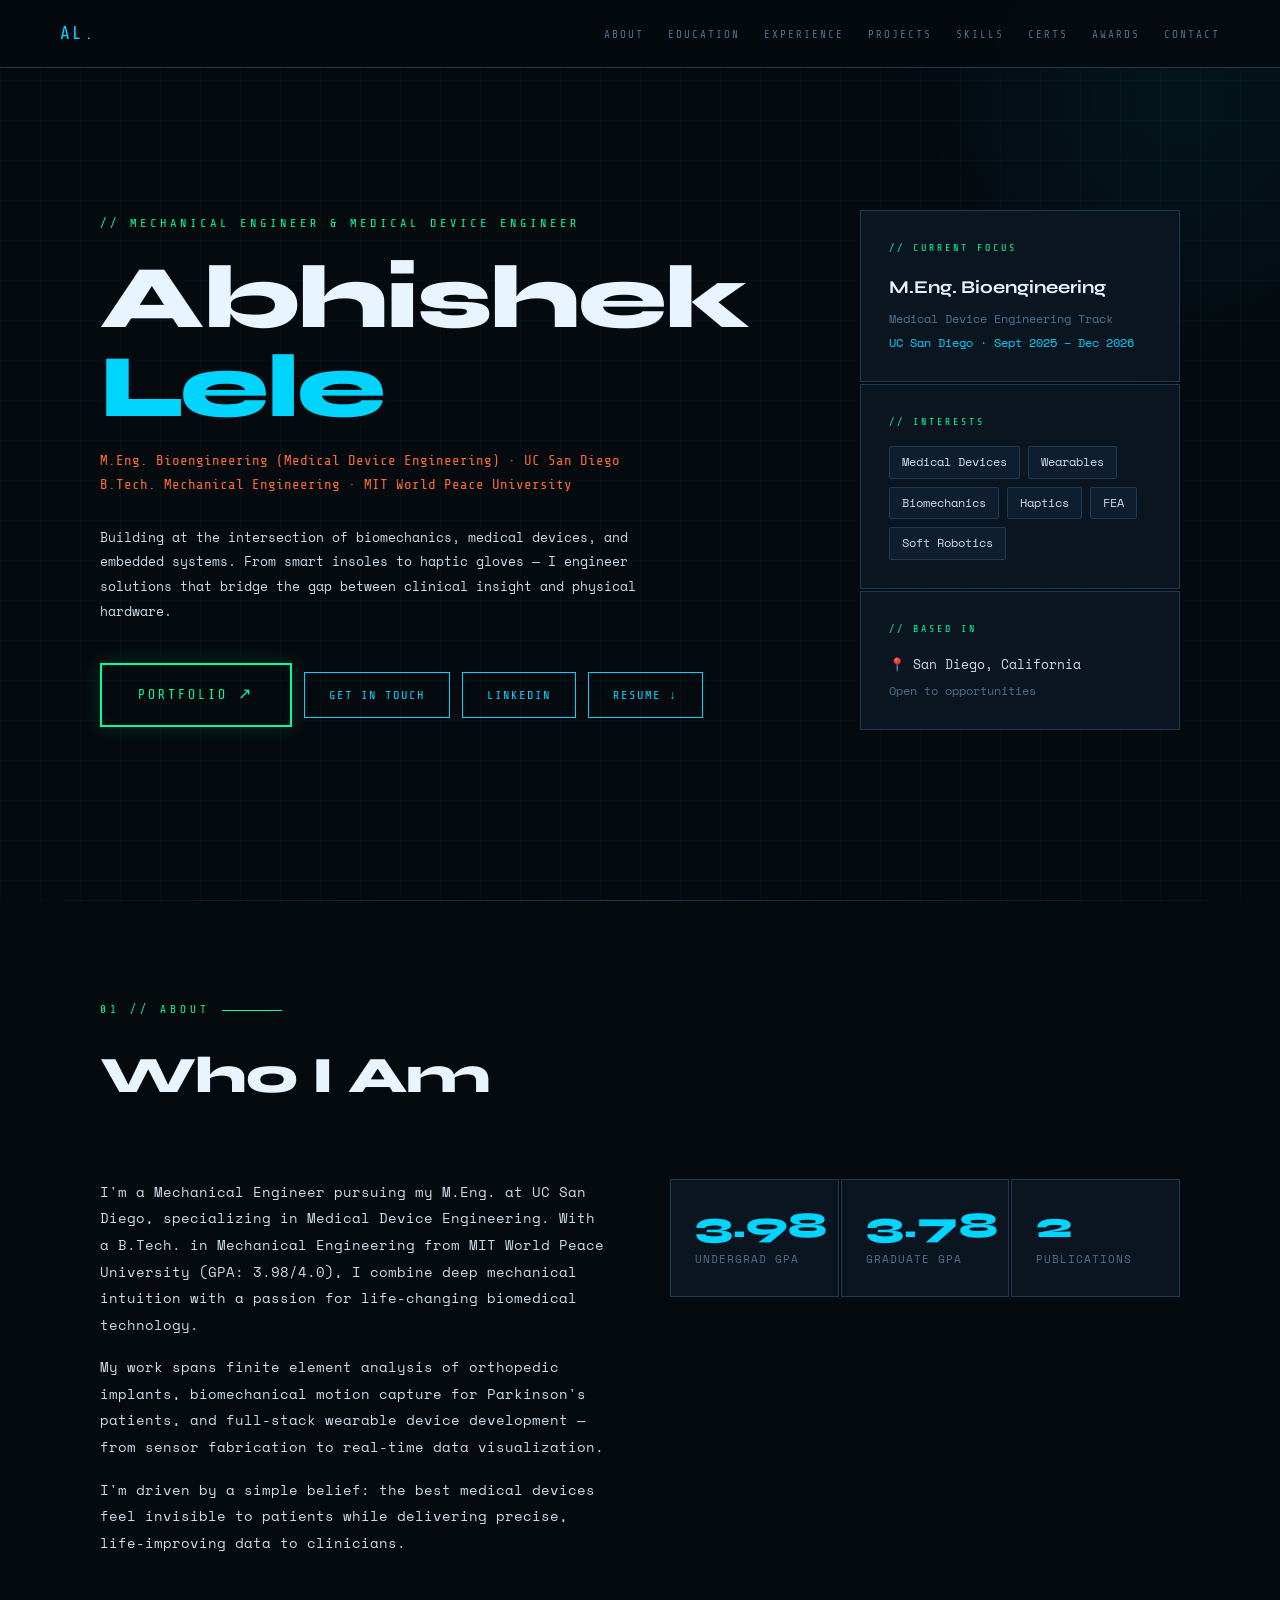
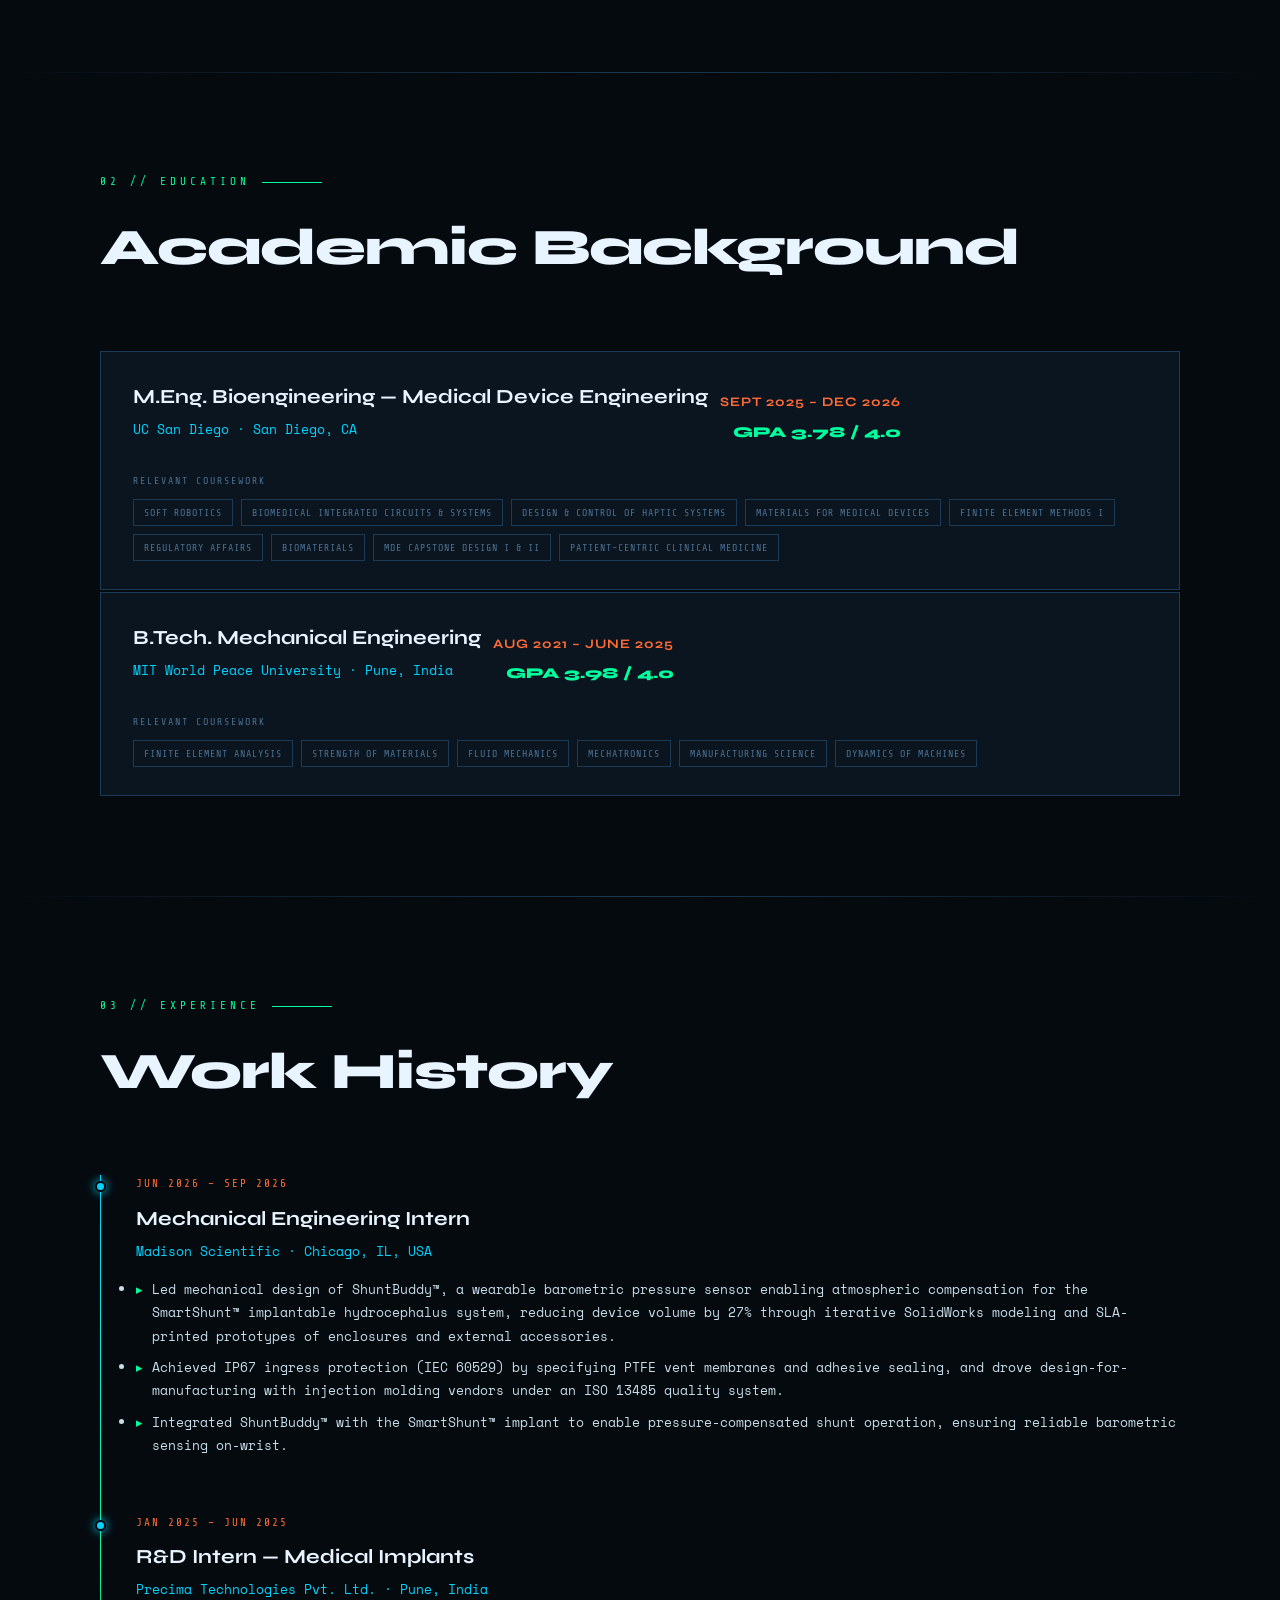
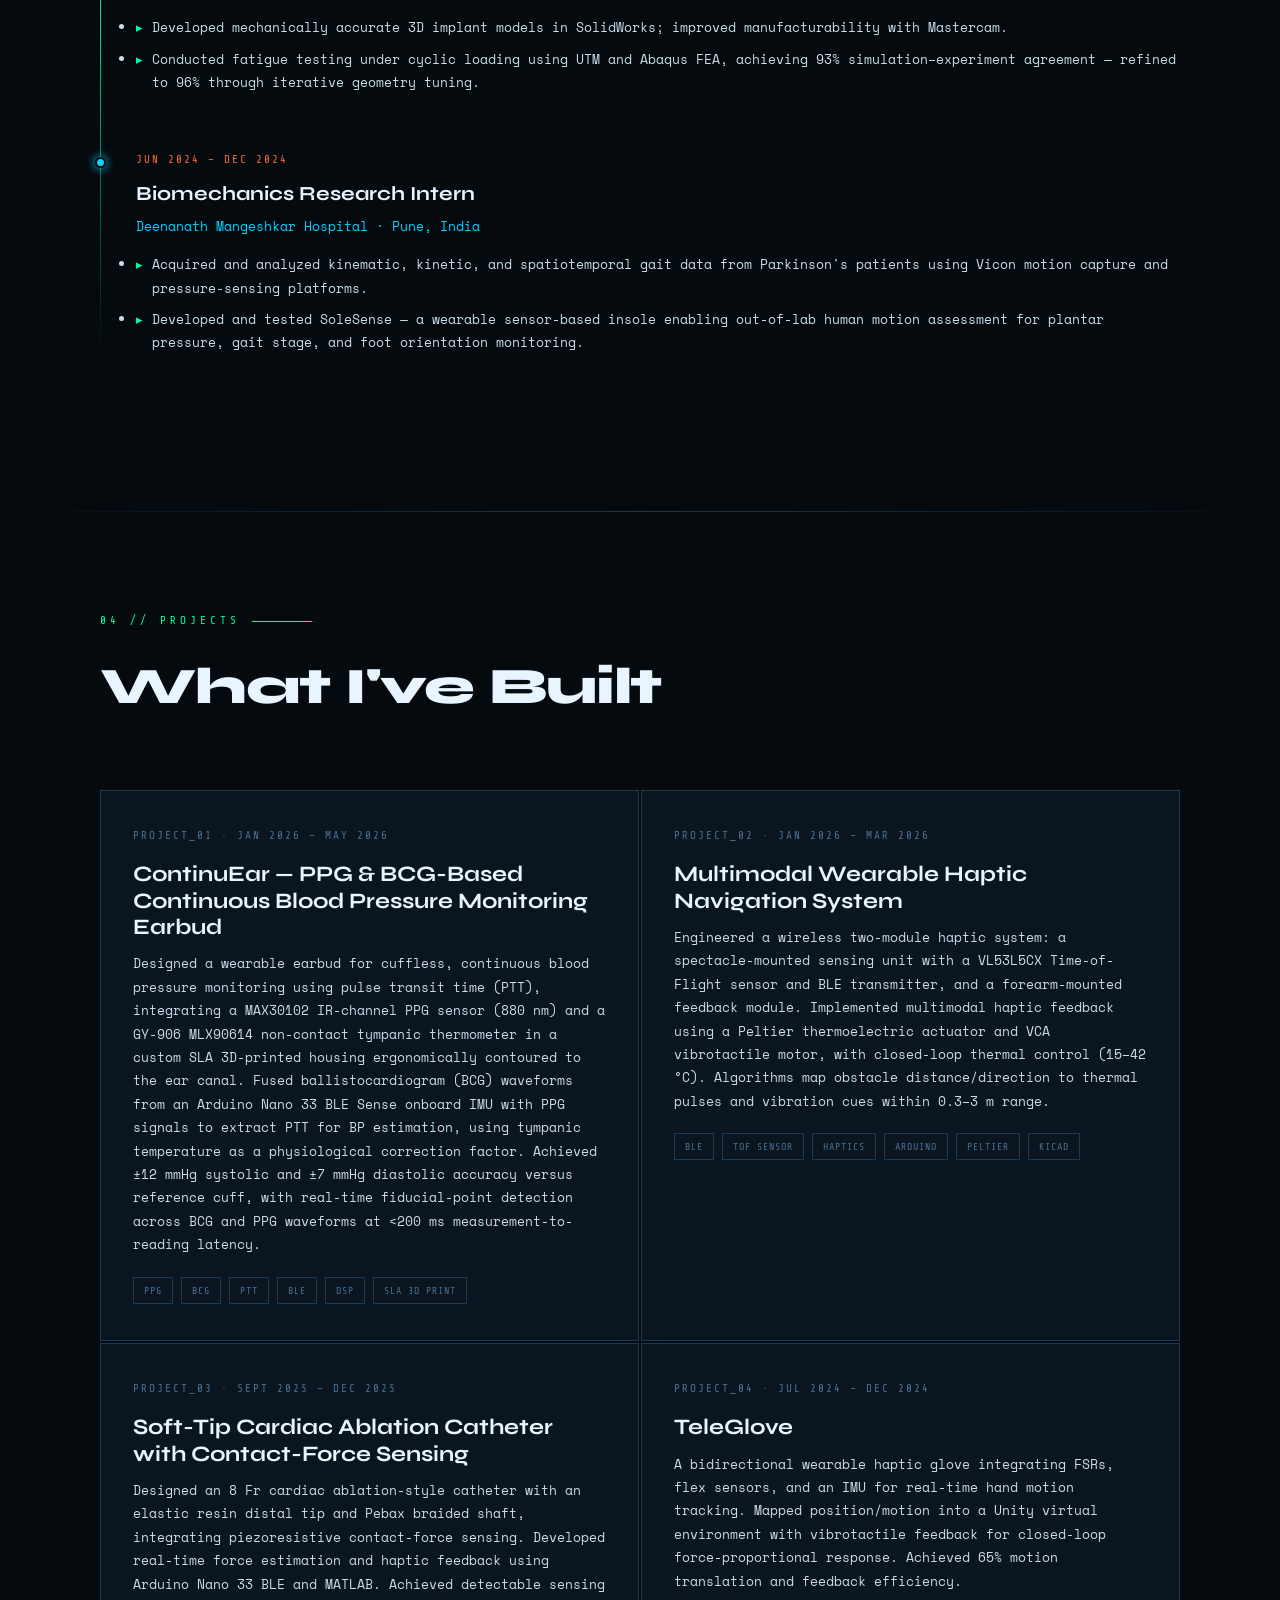
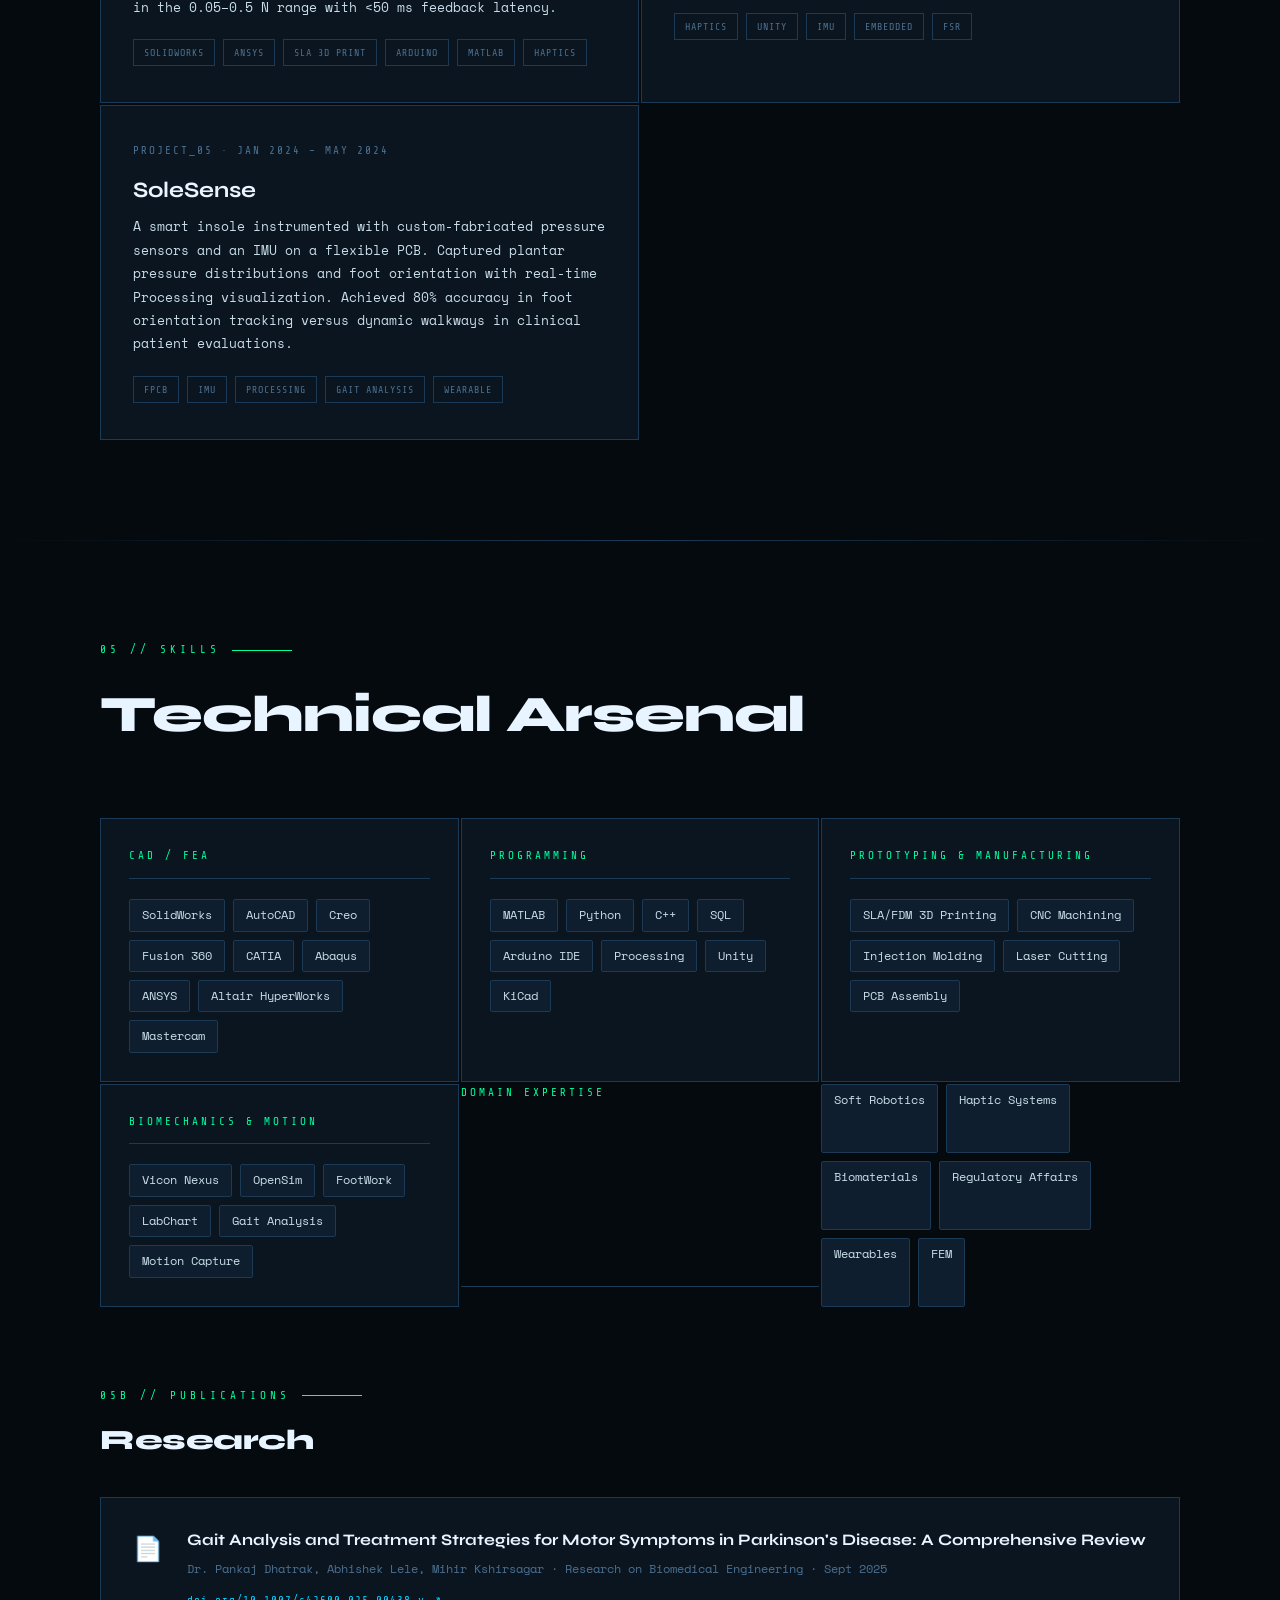
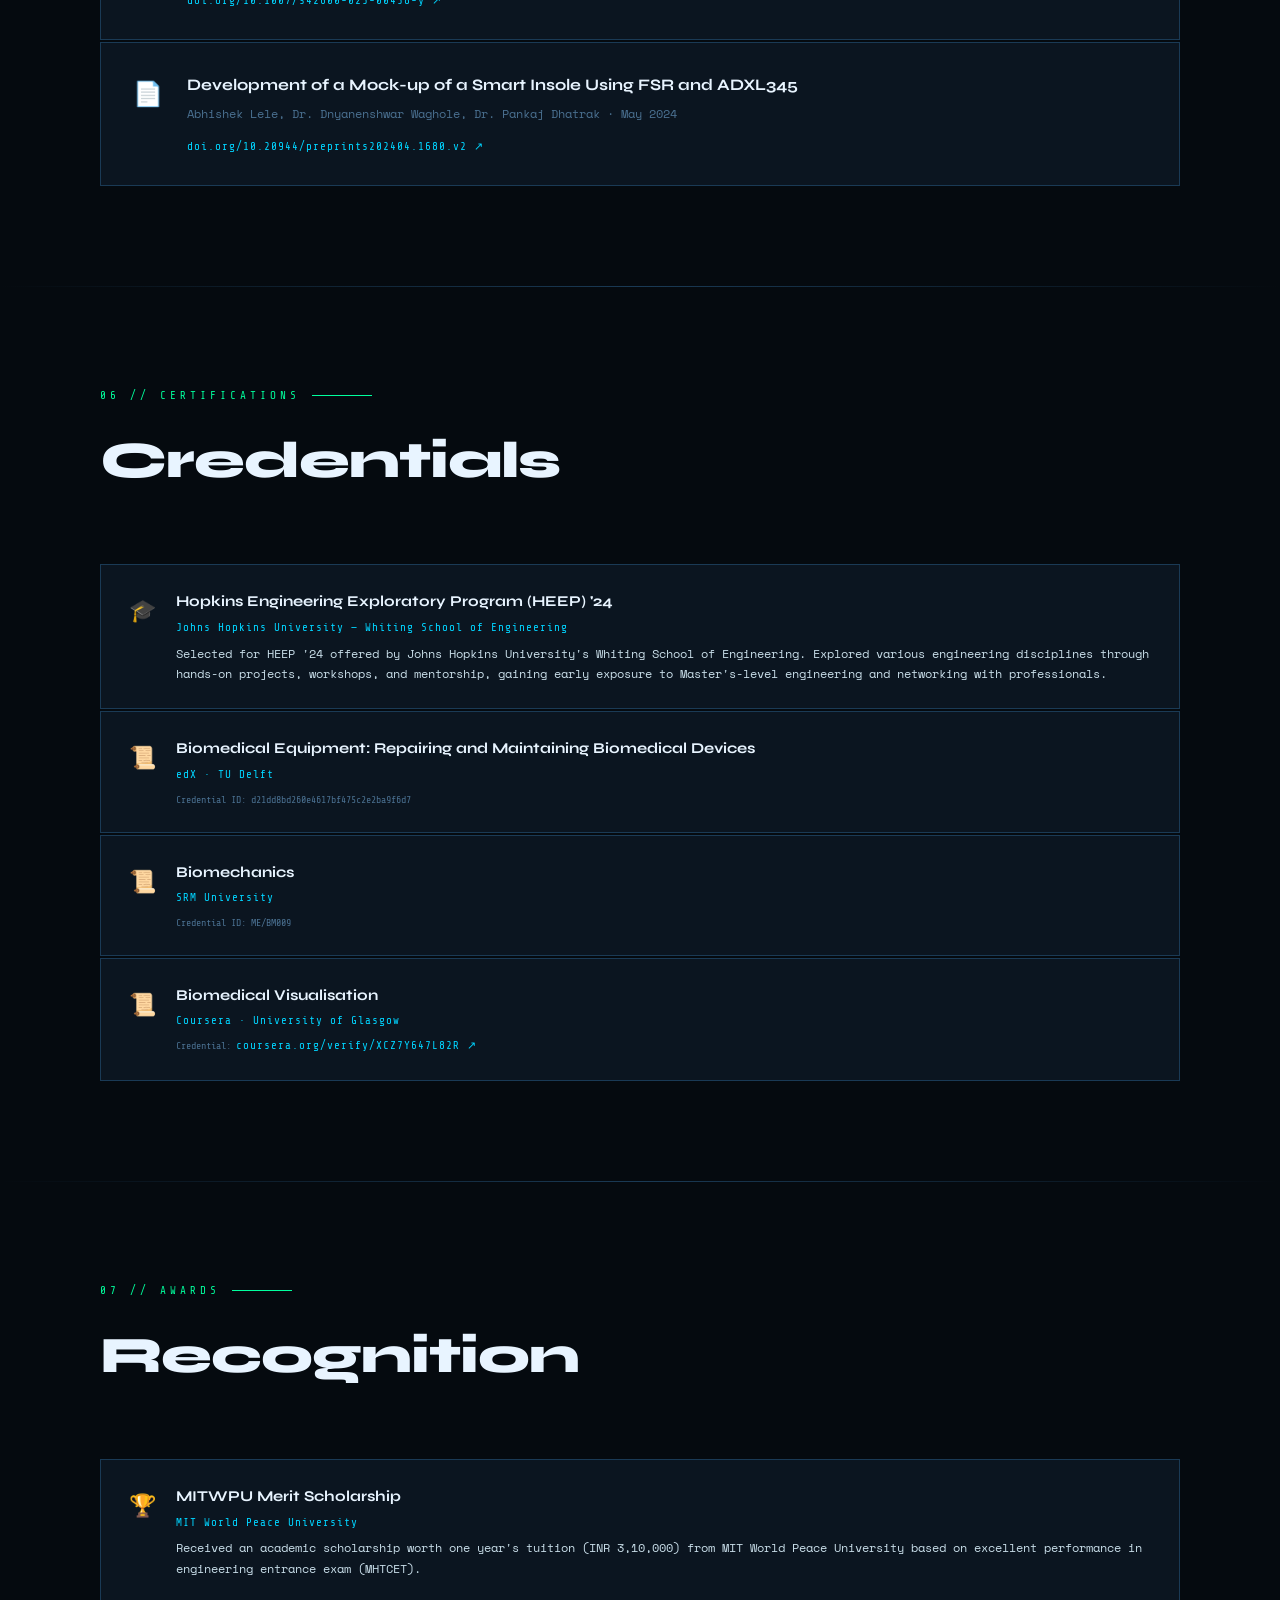
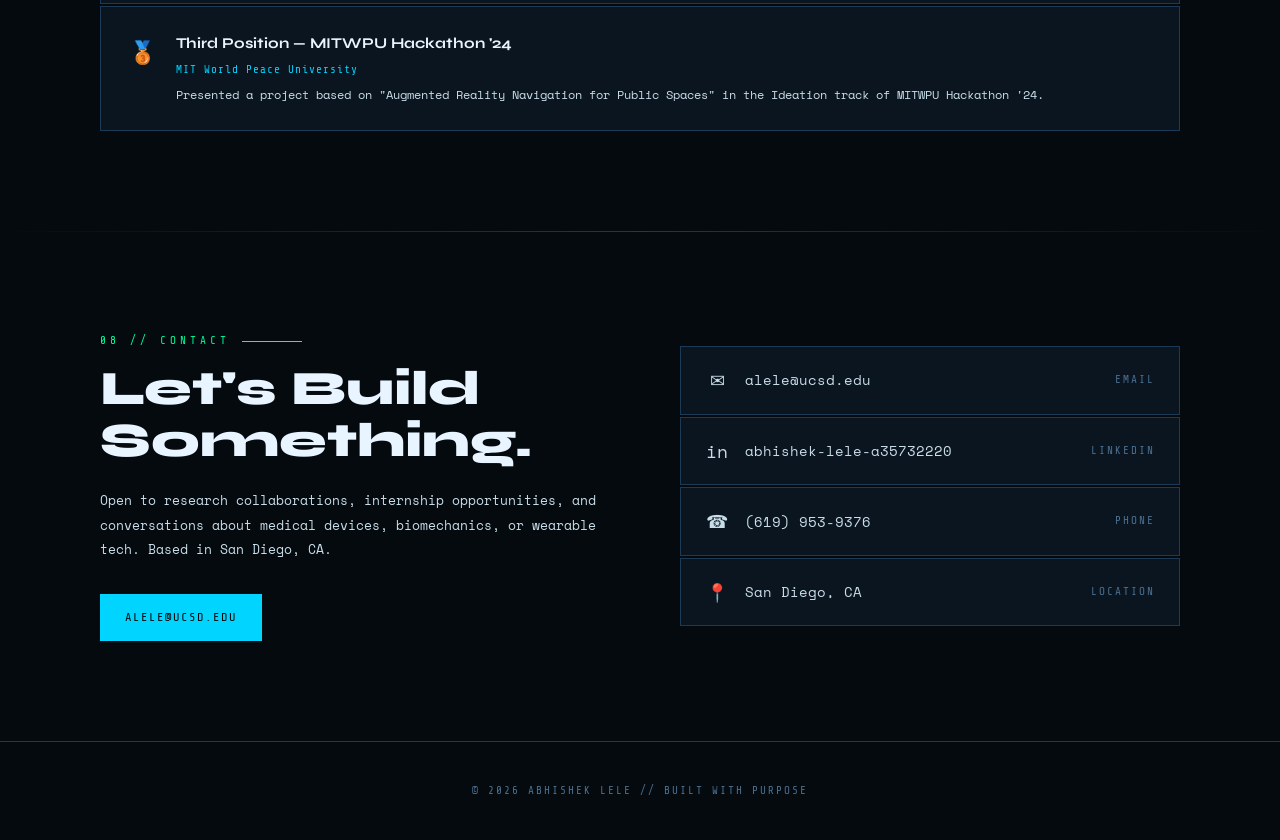
==== commit c5e3dda4: "Update index.html" ====
--- a/index.html
+++ b/index.html
@@ -323,7 +323,7 @@
       </div>
       <div class="about-stats reveal">
         <div class="stat-card"><div class="stat-num">3.98</div><div class="stat-label">Undergrad GPA</div></div>
-        <div class="stat-card"><div class="stat-num">3.67</div><div class="stat-label">Graduate GPA</div></div>
+        <div class="stat-card"><div class="stat-num">3.78</div><div class="stat-label">Graduate GPA</div></div>
         <div class="stat-card"><div class="stat-num">2</div><div class="stat-label">Publications</div></div>
       </div>
     </div>
@@ -344,7 +344,7 @@
           </div>
           <div style="display:flex;flex-direction:column;align-items:flex-end;gap:6px;flex-shrink:0;">
             <div style="font-family:'Syne',sans-serif;font-size:13px;font-weight:700;color:var(--accent3);letter-spacing:1px;">SEPT 2025 – DEC 2026</div>
-            <div style="font-family:'Syne',sans-serif;font-size:15px;font-weight:800;color:var(--accent2);">GPA 3.67 / 4.0</div>
+            <div style="font-family:'Syne',sans-serif;font-size:15px;font-weight:800;color:var(--accent2);">GPA 3.78 / 4.0</div>
           </div>
         </div>
         <div style="font-family:'Share Tech Mono',monospace;font-size:10px;color:var(--muted);letter-spacing:2px;text-transform:uppercase;margin-bottom:10px;">Relevant Coursework</div>
@@ -352,9 +352,11 @@
           <span class="tag">Soft Robotics</span>
           <span class="tag">Biomedical Integrated Circuits & Systems</span>
           <span class="tag">Design & Control of Haptic Systems</span>
-          <span class="tag">Biomaterials & Medical Devices</span>
+          <span class="tag">Materials for Medical Devices</span>
           <span class="tag">Finite Element Methods I</span>
           <span class="tag">Regulatory Affairs</span>
+          <span class="tag">Biomaterials</span>
+          <span class="tag">MDE Capstone Design I & II </span>
           <span class="tag">Patient-Centric Clinical Medicine</span>
         </div>
       </div>
@@ -389,7 +391,19 @@
     <div class="section-label">03 // Experience</div>
     <h2 class="section-title">Work History</h2>
     <div class="timeline">
-      <div class="timeline-item reveal">
+     
+        <div class="timeline-item reveal">
+        <div class="timeline-dot"></div>
+        <div class="timeline-date">JUN 2026 – SEP 2026</div>
+        <div class="timeline-role">Mechanical Engineering Intern</div>
+        <div class="timeline-org">Madison Scientific · Chicago, IL, USA</div>
+        <ul class="timeline-desc">
+          <li>Led mechanical design of ShuntBuddy&trade;, a wearable barometric pressure sensor enabling atmospheric compensation for the SmartShunt&trade; implantable hydrocephalus system, reducing device volume by 27% through iterative SolidWorks modeling and SLA-printed prototypes of enclosures and external accessories.</li>
+          <li>Achieved IP67 ingress protection (IEC 60529) by specifying PTFE vent membranes and adhesive sealing, and drove design-for-manufacturing with injection molding vendors under an ISO 13485 quality system.</li>
+          <li>Integrated ShuntBuddy&trade; with the SmartShunt&trade; implant to enable pressure-compensated shunt operation, ensuring reliable barometric sensing on-wrist.</li>
+        </ul>
+      </div>
+         <div class="timeline-item reveal">
         <div class="timeline-dot"></div>
         <div class="timeline-date">JAN 2025 – JUN 2025</div>
         <div class="timeline-role">R&D Intern — Medical Implants</div>
@@ -419,8 +433,16 @@
     <div class="section-label">04 // Projects</div>
     <h2 class="section-title">What I've Built</h2>
     <div class="projects-grid">
+       <div class="project-card reveal">
+        <div class="project-num">PROJECT_01 · JAN 2026 – MAY 2026</div>
+        <div class="project-title">ContinuEar — PPG & BCG-Based Continuous Blood Pressure Monitoring Earbud</div>
+        <p class="project-desc">Designed a wearable earbud for cuffless, continuous blood pressure monitoring using pulse transit time (PTT), integrating a MAX30102 IR-channel PPG sensor (880 nm) and a GY-906 MLX90614 non-contact tympanic thermometer in a custom SLA 3D-printed housing ergonomically contoured to the ear canal. Fused ballistocardiogram (BCG) waveforms from an Arduino Nano 33 BLE Sense onboard IMU with PPG signals to extract PTT for BP estimation, using tympanic temperature as a physiological correction factor. Achieved ±12 mmHg systolic and ±7 mmHg diastolic accuracy versus reference cuff, with real-time fiducial-point detection across BCG and PPG waveforms at &lt;200 ms measurement-to-reading latency.</p>
+        <div class="project-tags">
+          <span class="tag">PPG</span><span class="tag">BCG</span><span class="tag">PTT</span><span class="tag">BLE</span><span class="tag">DSP</span><span class="tag">SLA 3D Print</span>
+        </div>
+      </div>
       <div class="project-card reveal">
-        <div class="project-num">PROJECT_01 · JAN 2026 – MAR 2026</div>
+        <div class="project-num">PROJECT_02 · JAN 2026 – MAR 2026</div>
         <div class="project-title">Multimodal Wearable Haptic Navigation System</div>
         <p class="project-desc">Engineered a wireless two-module haptic system: a spectacle-mounted sensing unit with a VL53L5CX Time-of-Flight sensor and BLE transmitter, and a forearm-mounted feedback module. Implemented multimodal haptic feedback using a Peltier thermoelectric actuator and VCA vibrotactile motor, with closed-loop thermal control (15–42 °C). Algorithms map obstacle distance/direction to thermal pulses and vibration cues within 0.3–3 m range.</p>
         <div class="project-tags">
@@ -428,7 +450,7 @@
         </div>
       </div>
       <div class="project-card reveal">
-        <div class="project-num">PROJECT_02 · SEPT 2025 – DEC 2025</div>
+        <div class="project-num">PROJECT_03 · SEPT 2025 – DEC 2025</div>
         <div class="project-title">Soft-Tip Cardiac Ablation Catheter with Contact-Force Sensing</div>
         <p class="project-desc">Designed an 8 Fr cardiac ablation-style catheter with an elastic resin distal tip and Pebax braided shaft, integrating piezoresistive contact-force sensing. Developed real-time force estimation and haptic feedback using Arduino Nano 33 BLE and MATLAB. Achieved detectable sensing in the 0.05–0.5 N range with &lt;50 ms feedback latency.</p>
         <div class="project-tags">
@@ -436,7 +458,7 @@
         </div>
       </div>
       <div class="project-card reveal">
-        <div class="project-num">PROJECT_03 · JUL 2024 – DEC 2024</div>
+        <div class="project-num">PROJECT_04 · JUL 2024 – DEC 2024</div>
         <div class="project-title">TeleGlove</div>
         <p class="project-desc">A bidirectional wearable haptic glove integrating FSRs, flex sensors, and an IMU for real-time hand motion tracking. Mapped position/motion into a Unity virtual environment with vibrotactile feedback for closed-loop force-proportional response. Achieved 65% motion translation and feedback efficiency.</p>
         <div class="project-tags">
@@ -444,7 +466,7 @@
         </div>
       </div>
       <div class="project-card reveal">
-        <div class="project-num">PROJECT_04 · JAN 2024 – MAY 2024</div>
+        <div class="project-num">PROJECT_05 · JAN 2024 – MAY 2024</div>
         <div class="project-title">SoleSense</div>
         <p class="project-desc">A smart insole instrumented with custom-fabricated pressure sensors and an IMU on a flexible PCB. Captured plantar pressure distributions and foot orientation with real-time Processing visualization. Achieved 80% accuracy in foot orientation tracking versus dynamic walkways in clinical patient evaluations.</p>
         <div class="project-tags">
@@ -474,12 +496,18 @@
         </div>
       </div>
       <div class="skill-group reveal">
+        <div class="skill-group-title">Prototyping & Manufacturing</div>
+        <div class="skill-list">
+          <span class="skill-pill">SLA/FDM 3D Printing</span><span class="skill-pill">CNC Machining</span><span class="skill-pill">Injection Molding</span><span class="skill-pill">Laser Cutting</span><span class="skill-pill">PCB Assembly</span>
+        </div>
+      </div>
+      <div class="skill-group reveal">
         <div class="skill-group-title">Biomechanics & Motion</div>
         <div class="skill-list">
           <span class="skill-pill">Vicon Nexus</span><span class="skill-pill">OpenSim</span><span class="skill-pill">FootWork</span><span class="skill-pill">LabChart</span><span class="skill-pill">Gait Analysis</span><span class="skill-pill">Motion Capture</span>
         </div>
       </div>
-      <div class="skill-group reveal">
+      
         <div class="skill-group-title">Domain Expertise</div>
         <div class="skill-list">
           <span class="skill-pill">Soft Robotics</span><span class="skill-pill">Haptic Systems</span><span class="skill-pill">Biomaterials</span><span class="skill-pill">Regulatory Affairs</span><span class="skill-pill">Wearables</span><span class="skill-pill">FEM</span>
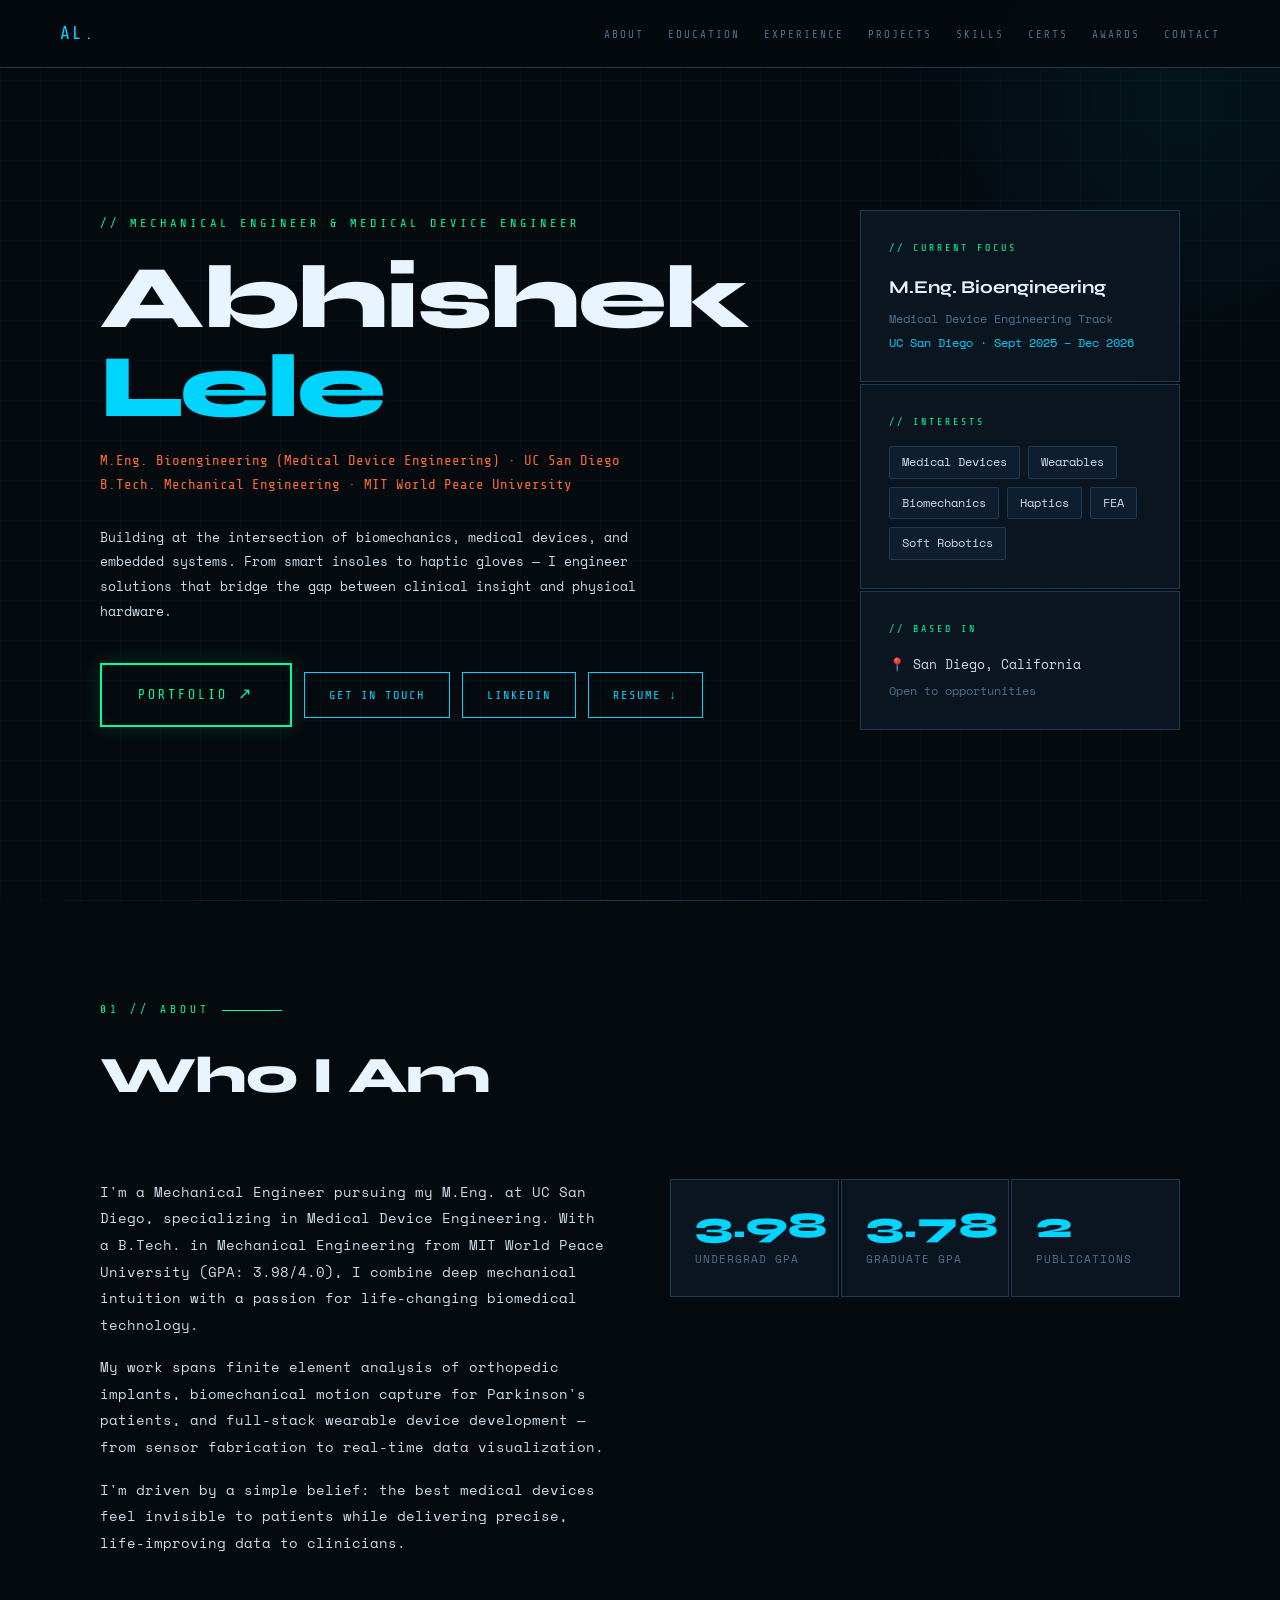
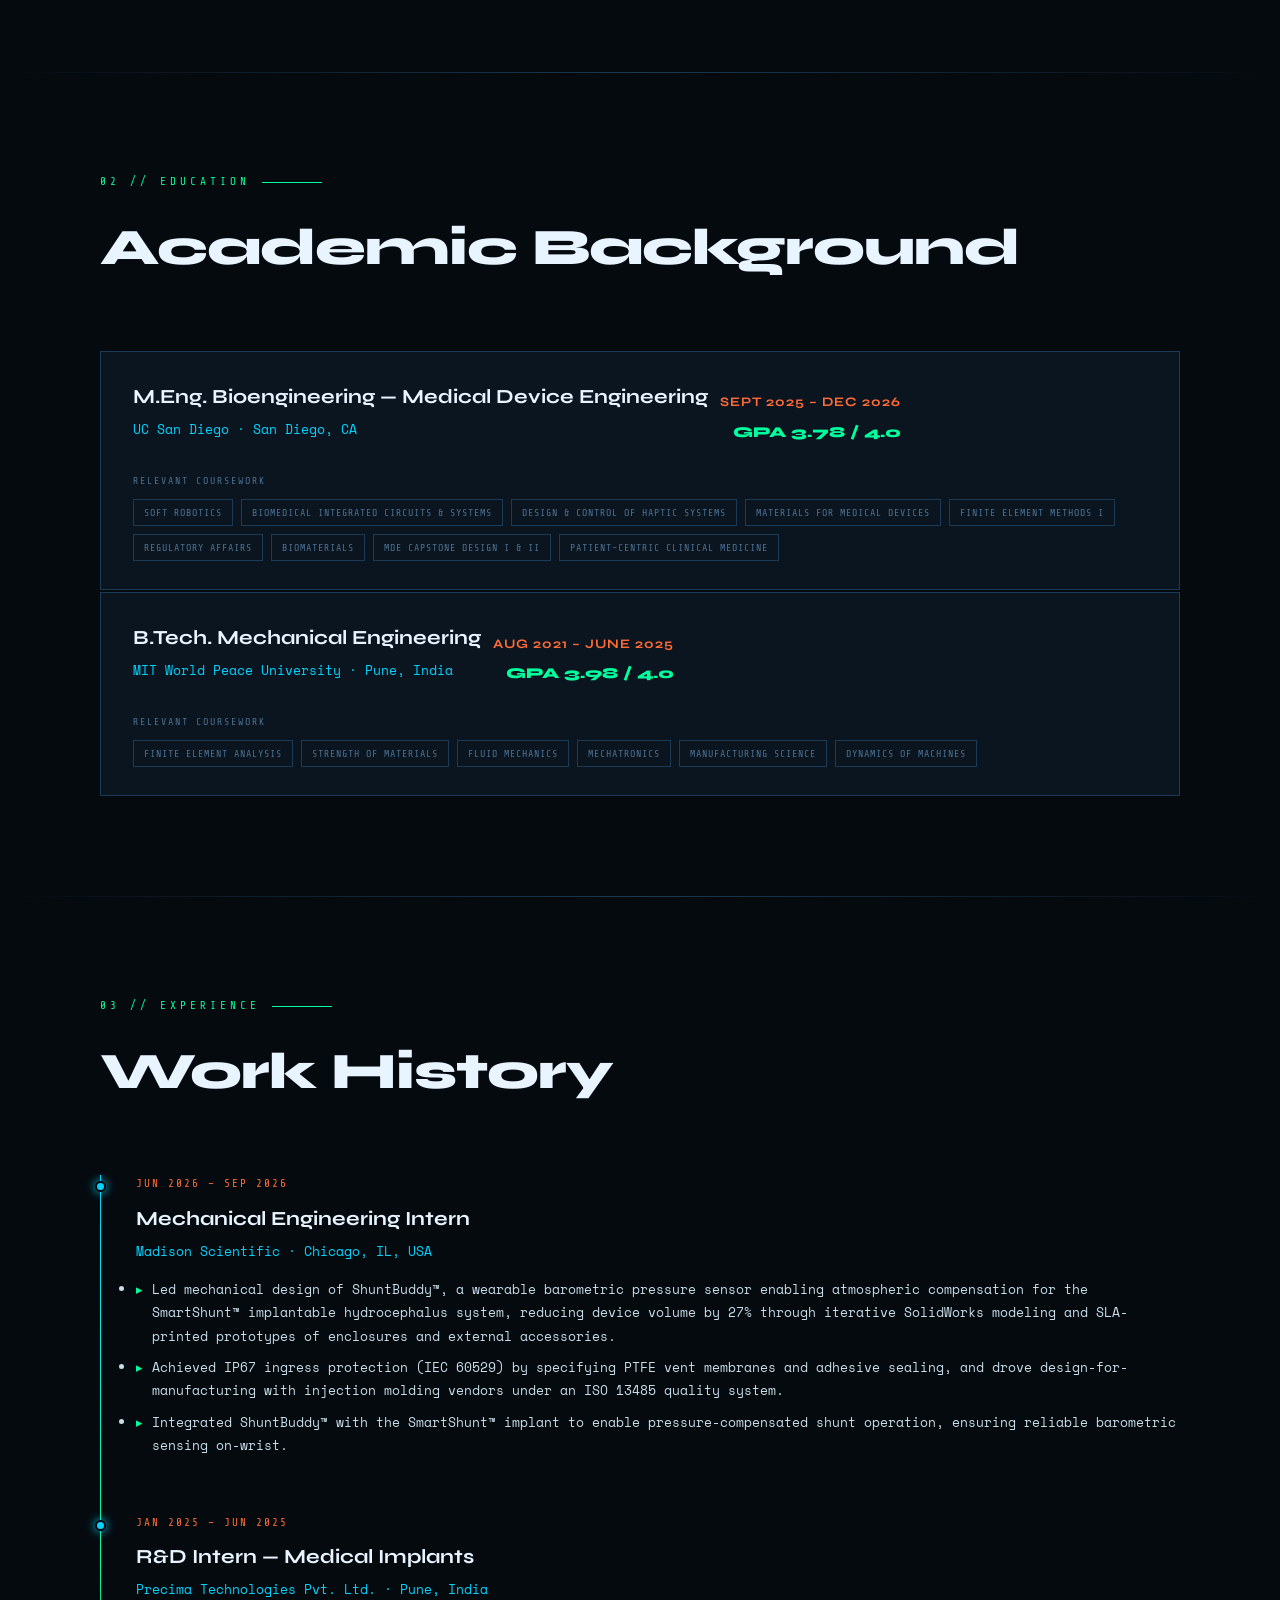
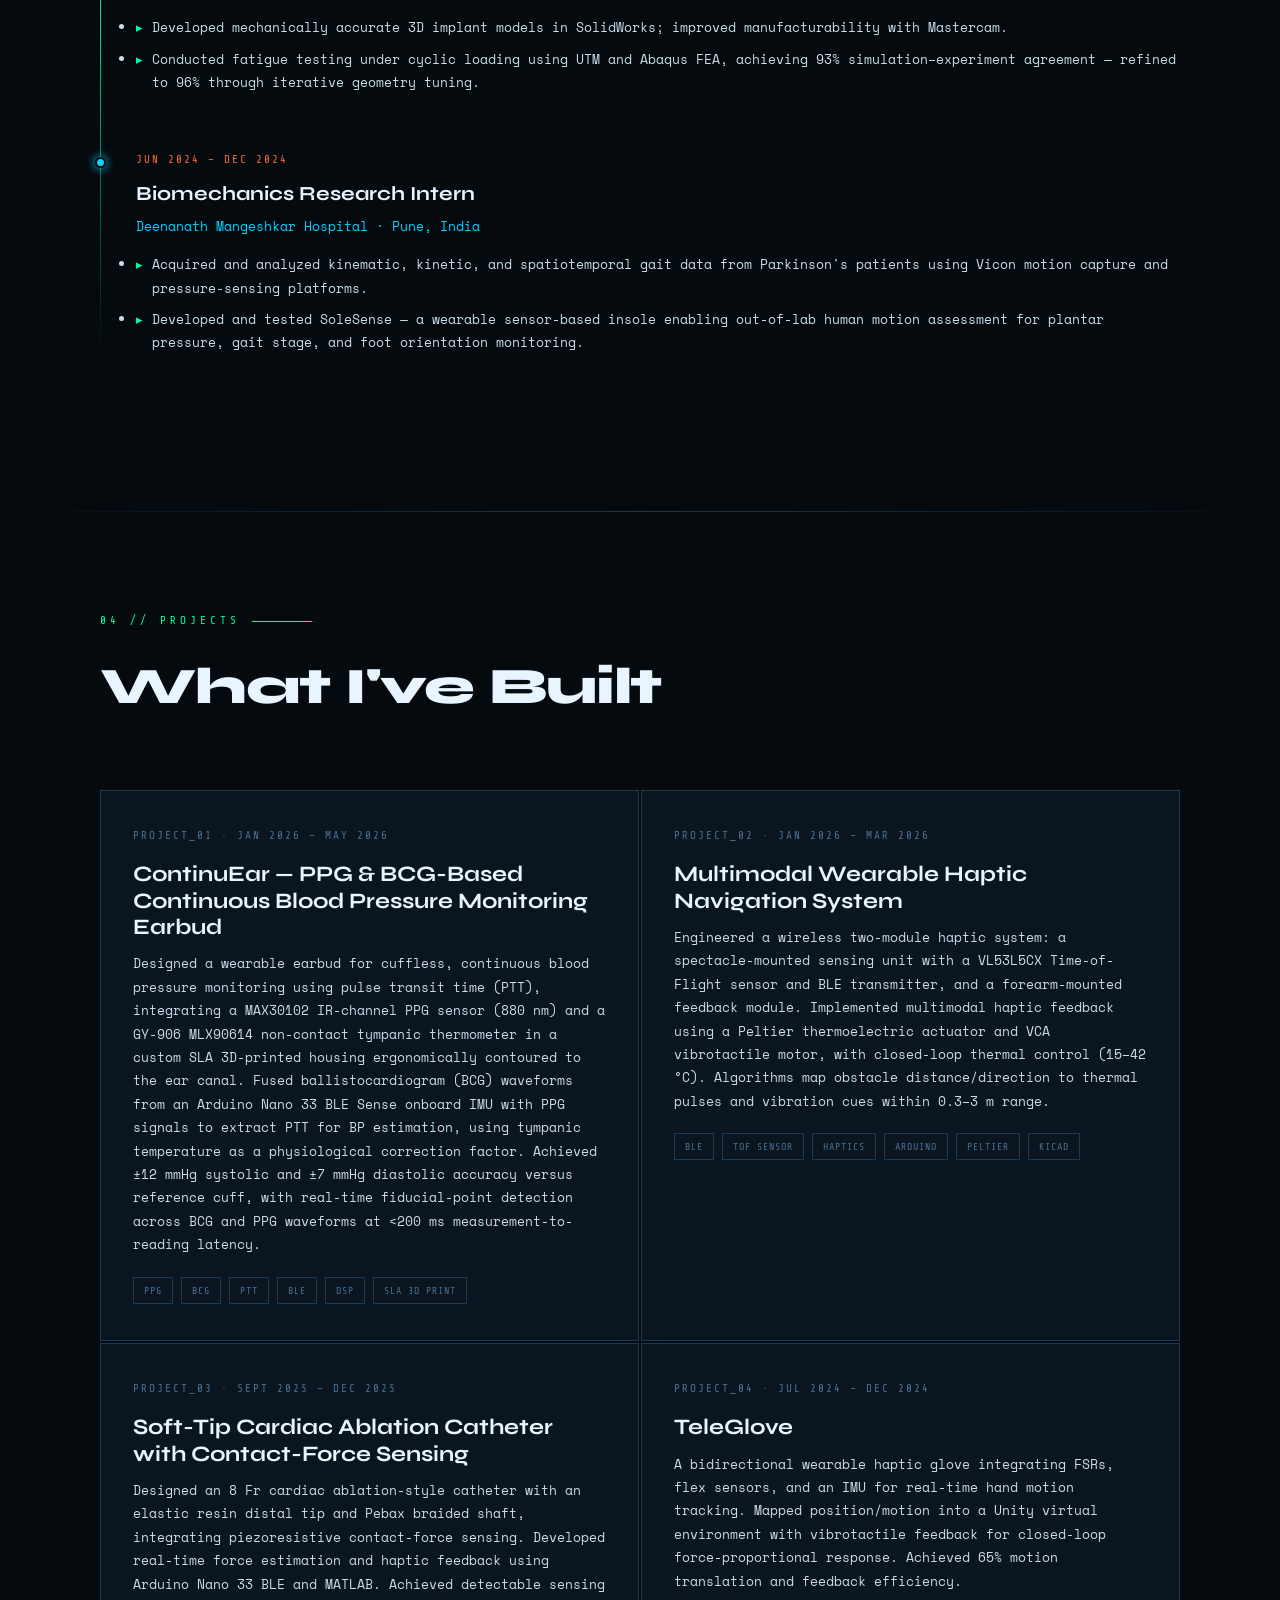
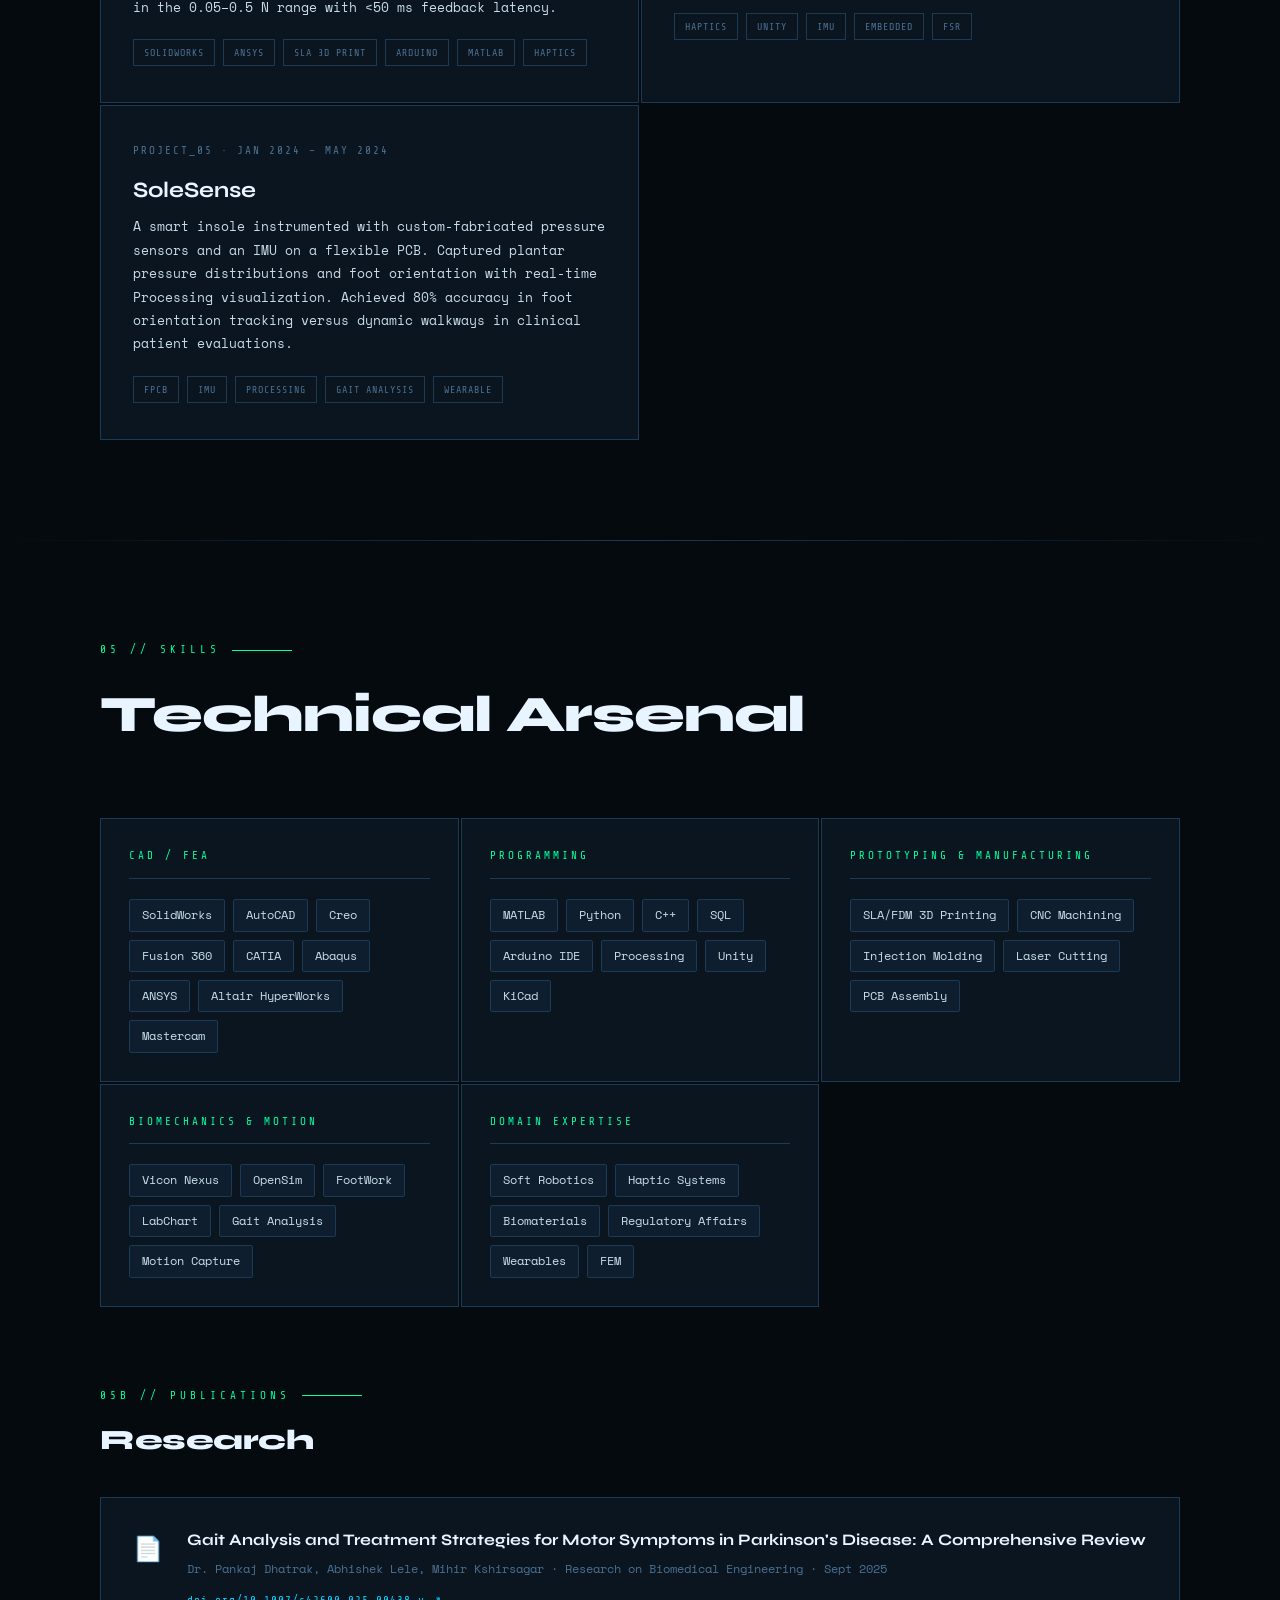
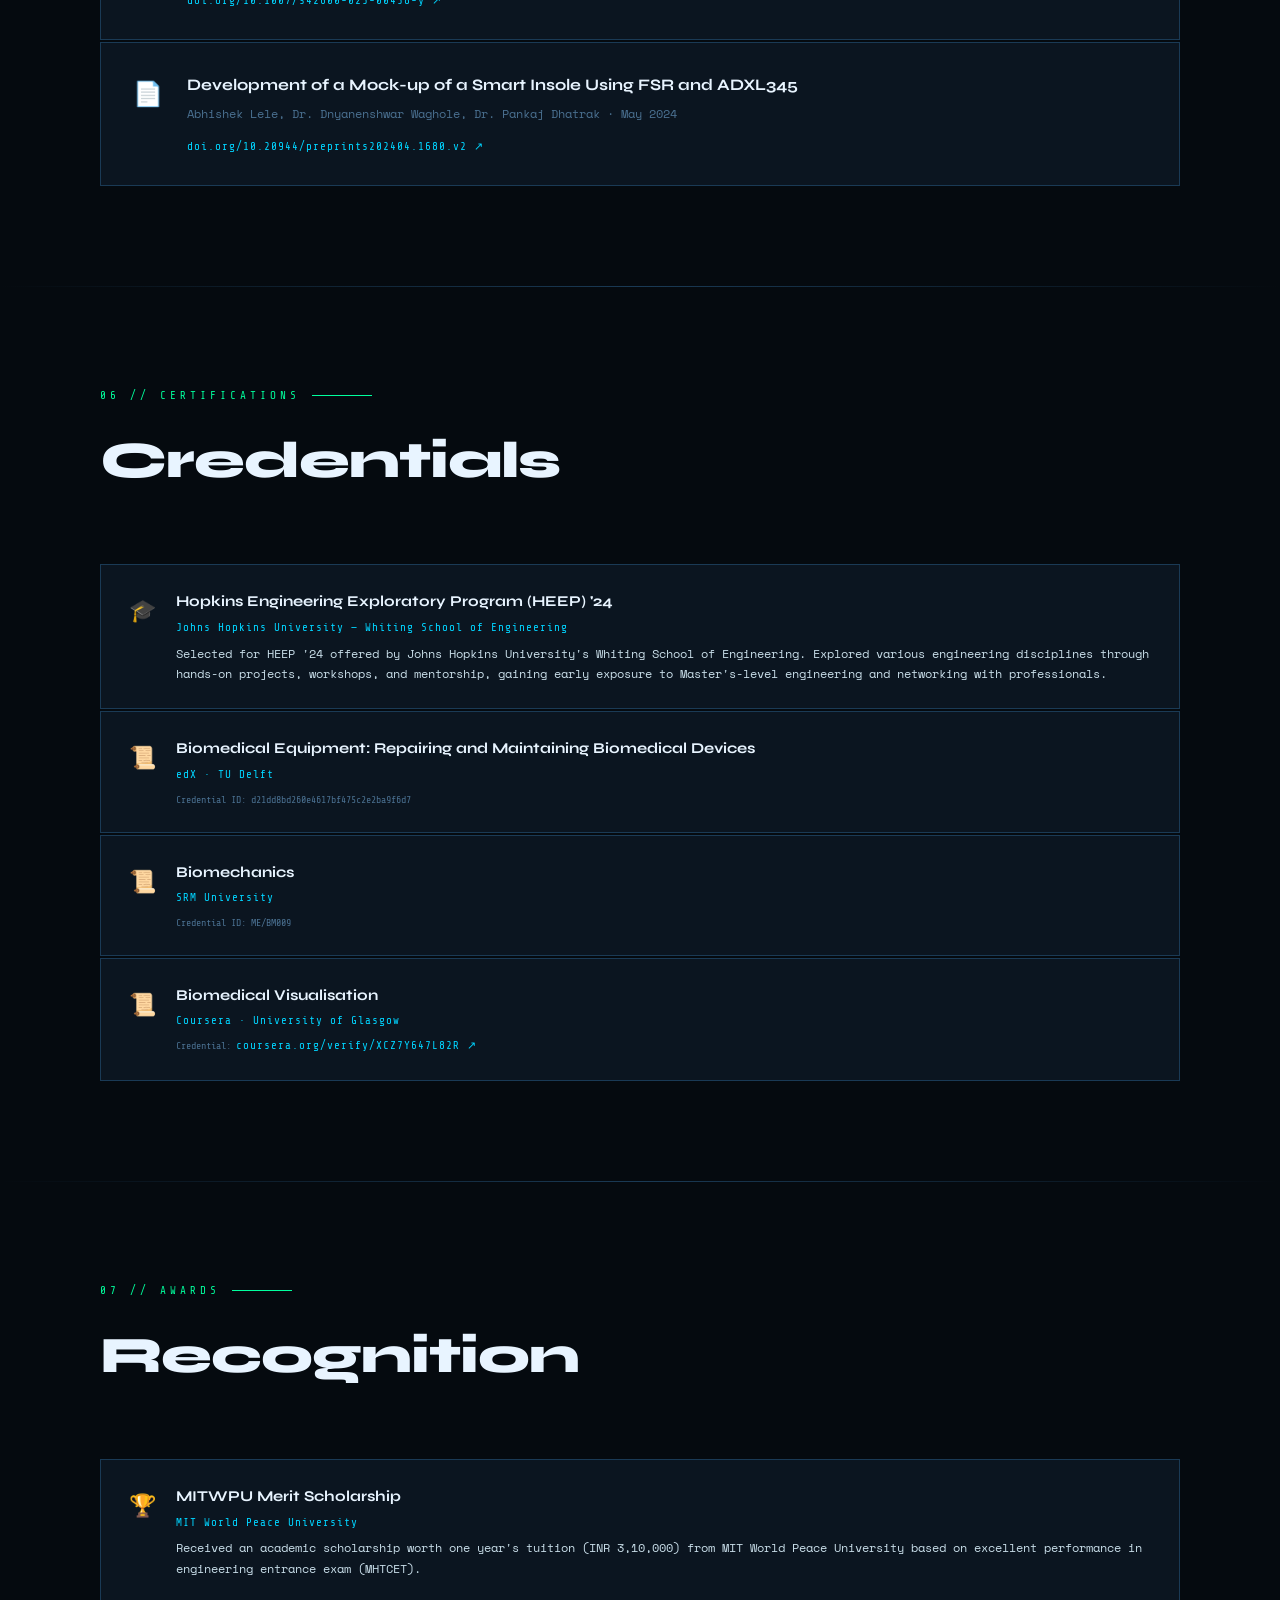
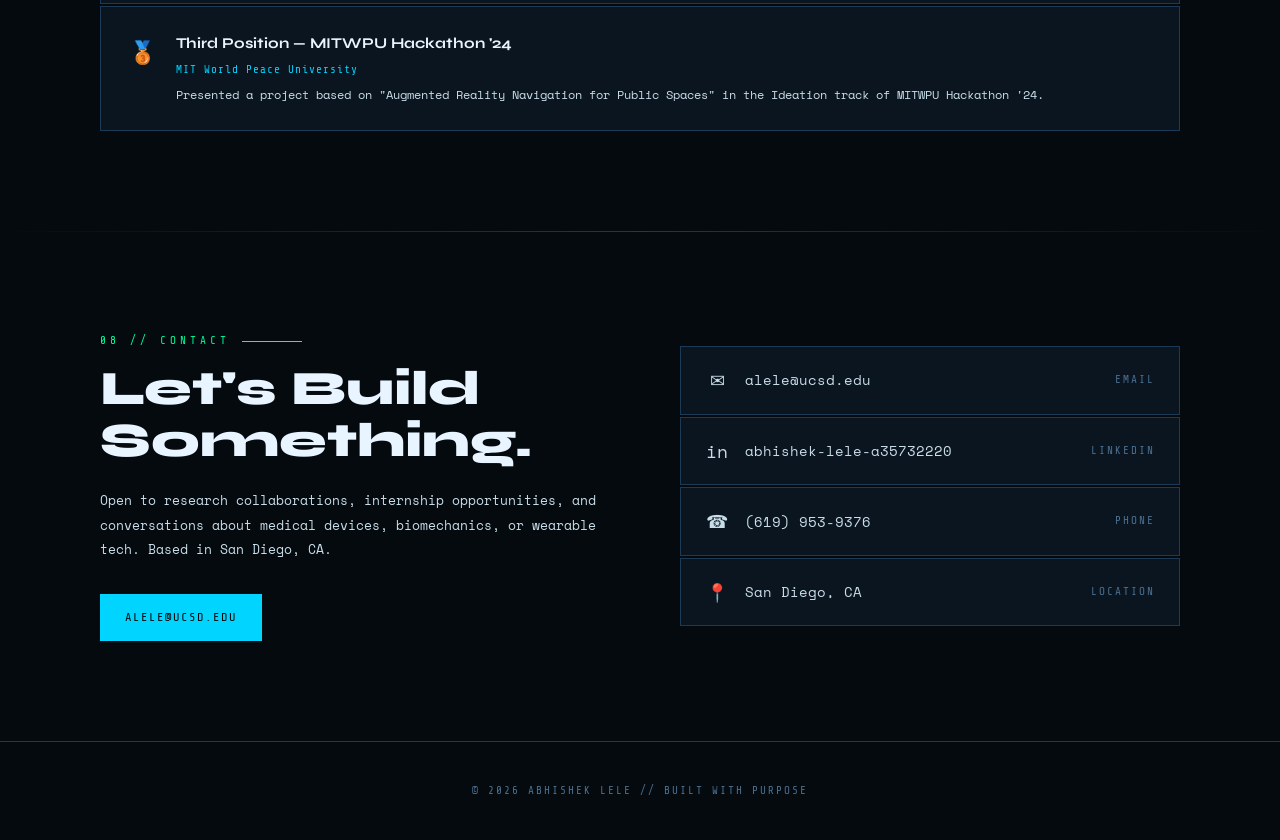
==== commit 56017f0a: "Update index.html" ====
--- a/index.html
+++ b/index.html
@@ -508,8 +508,9 @@
         </div>
       </div>
       
-        <div class="skill-group-title">Domain Expertise</div>
-        <div class="skill-list">
+        <div class="skill-group reveal">
+            <div class="skill-group-title">Domain Expertise</div>
+            <div class="skill-list">
           <span class="skill-pill">Soft Robotics</span><span class="skill-pill">Haptic Systems</span><span class="skill-pill">Biomaterials</span><span class="skill-pill">Regulatory Affairs</span><span class="skill-pill">Wearables</span><span class="skill-pill">FEM</span>
         </div>
       </div>
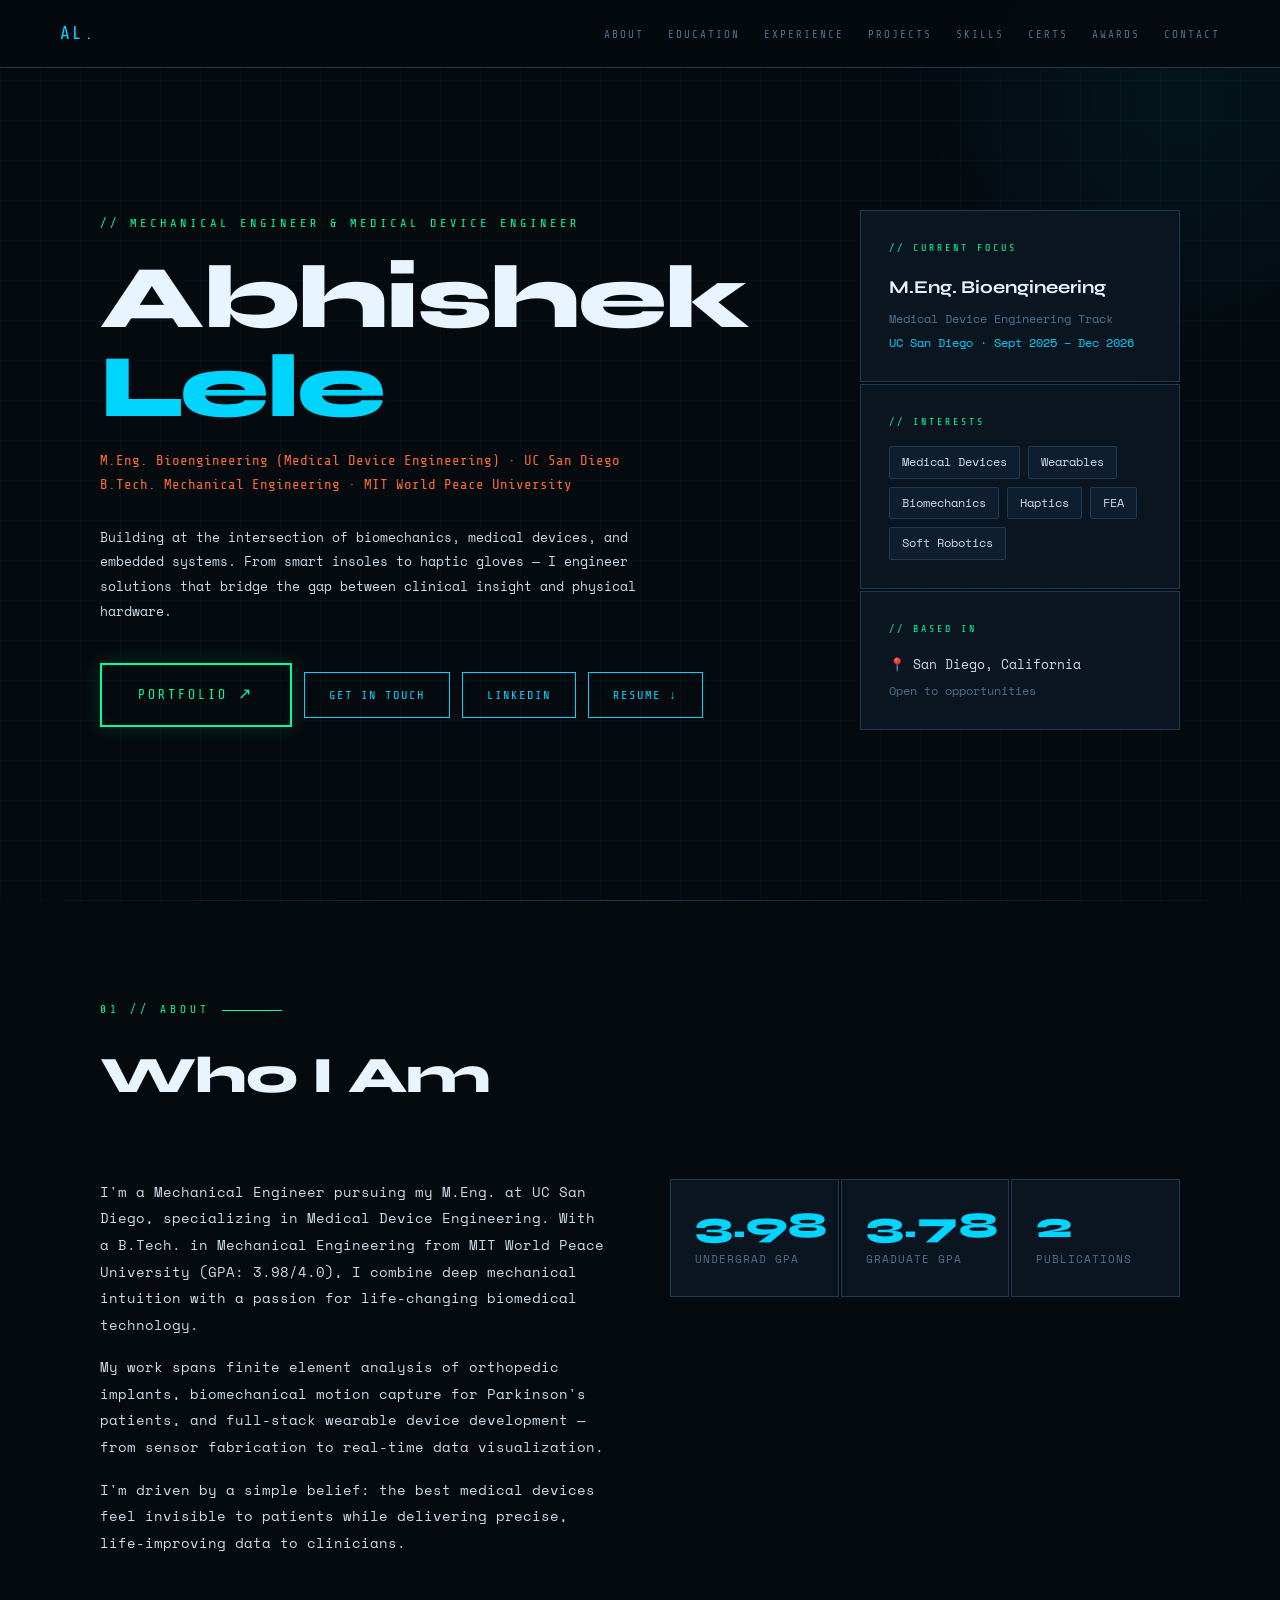
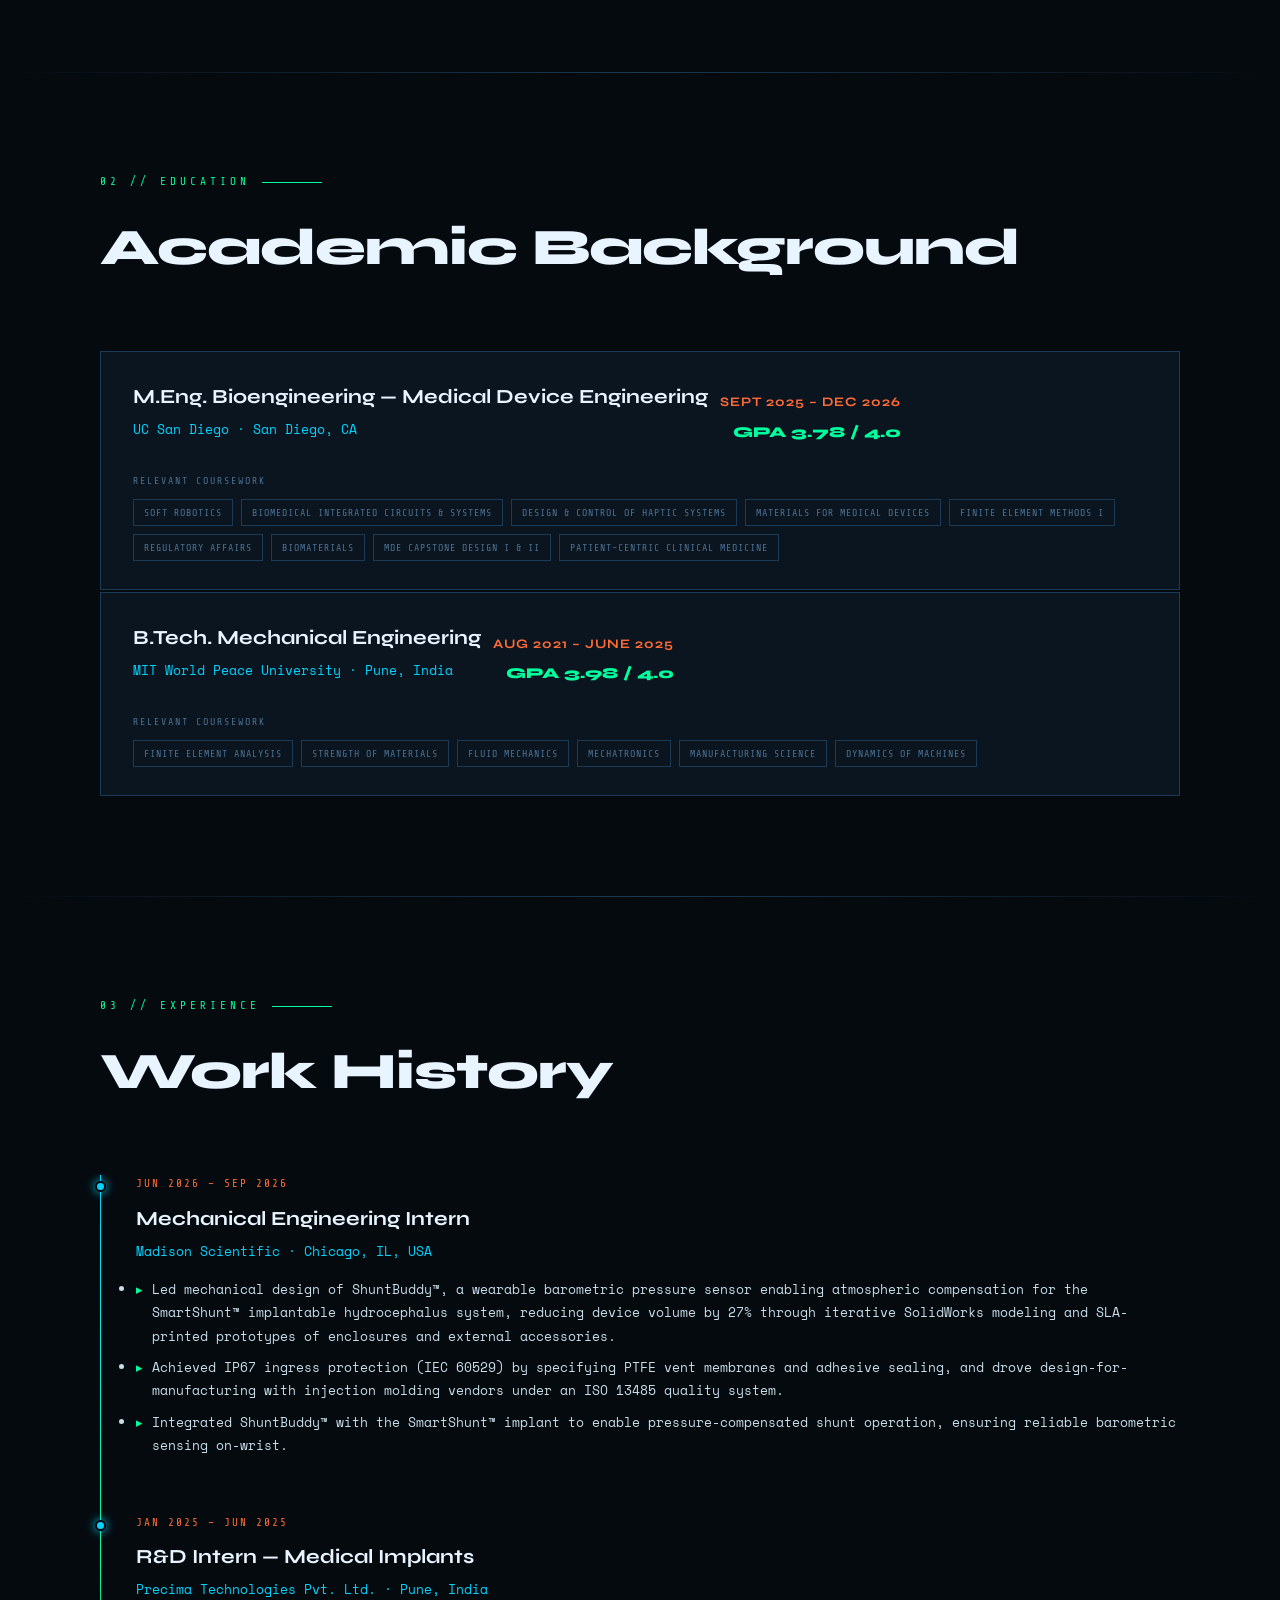
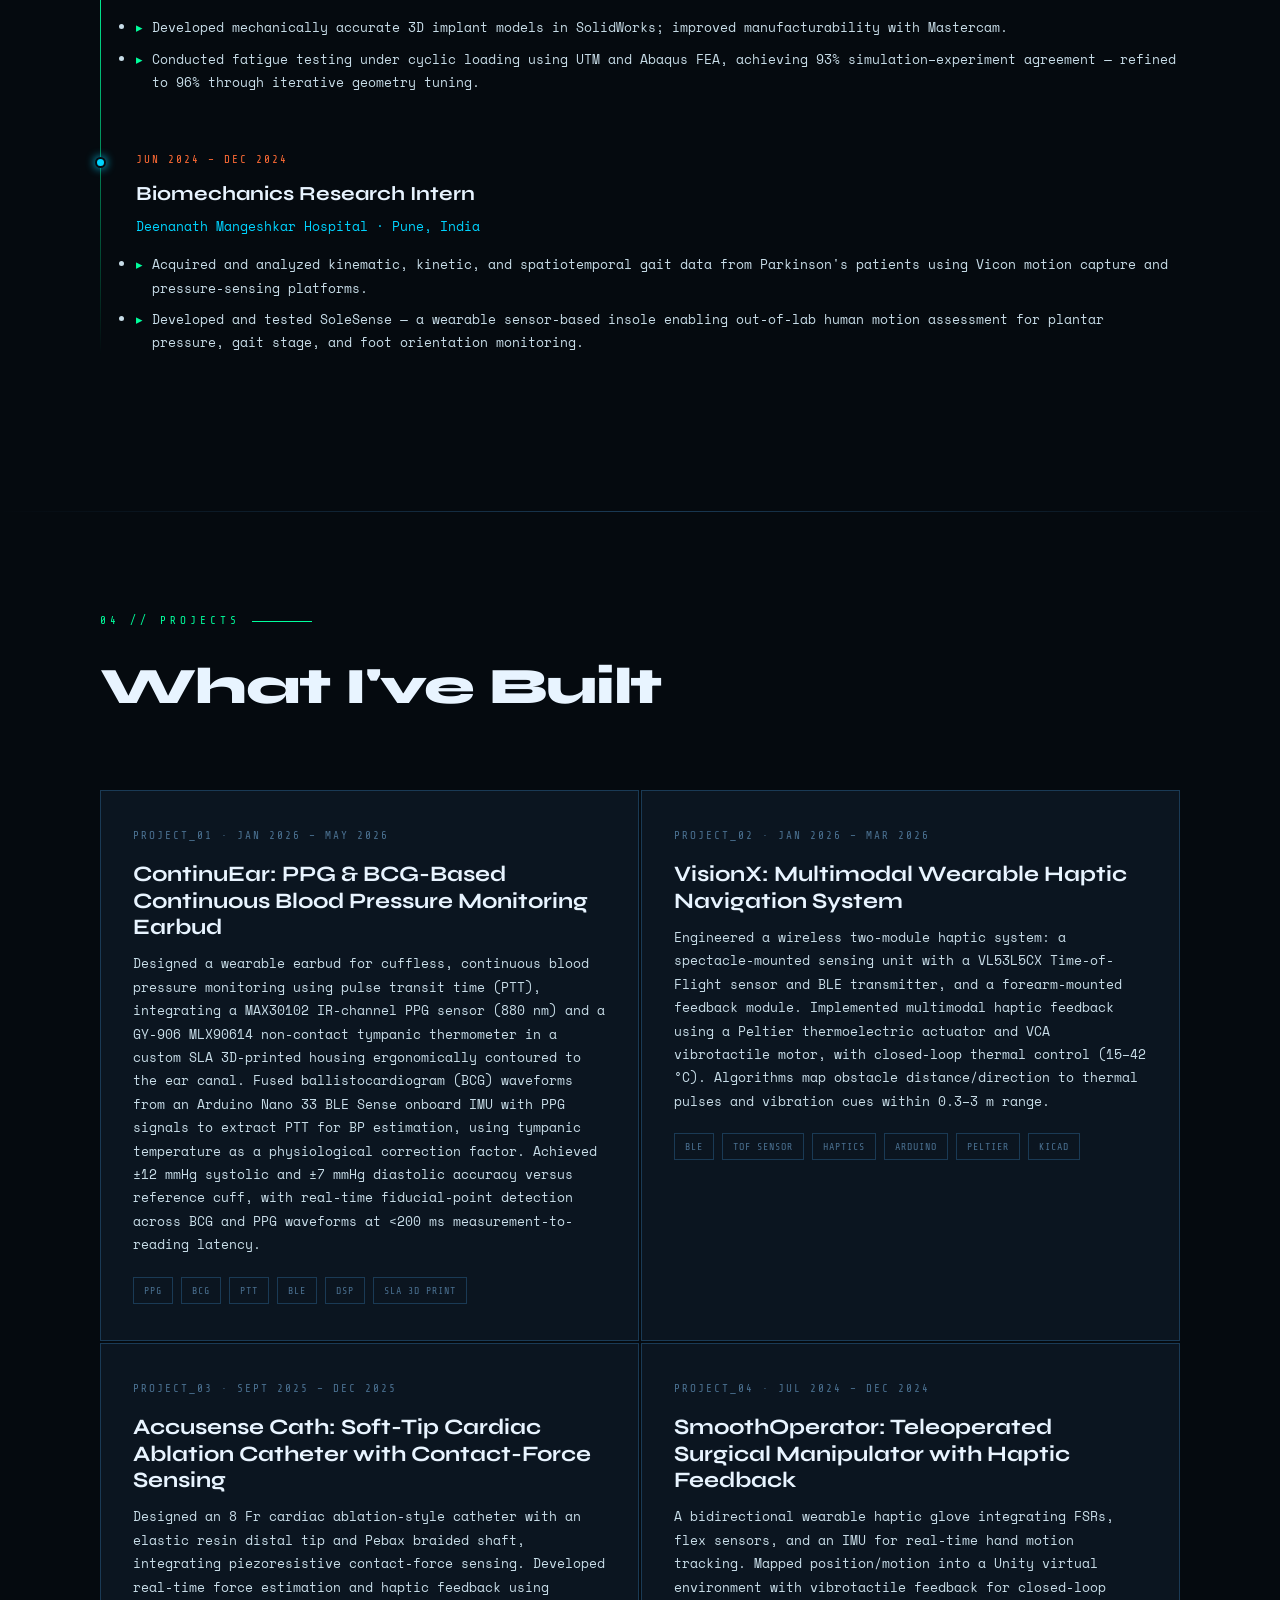
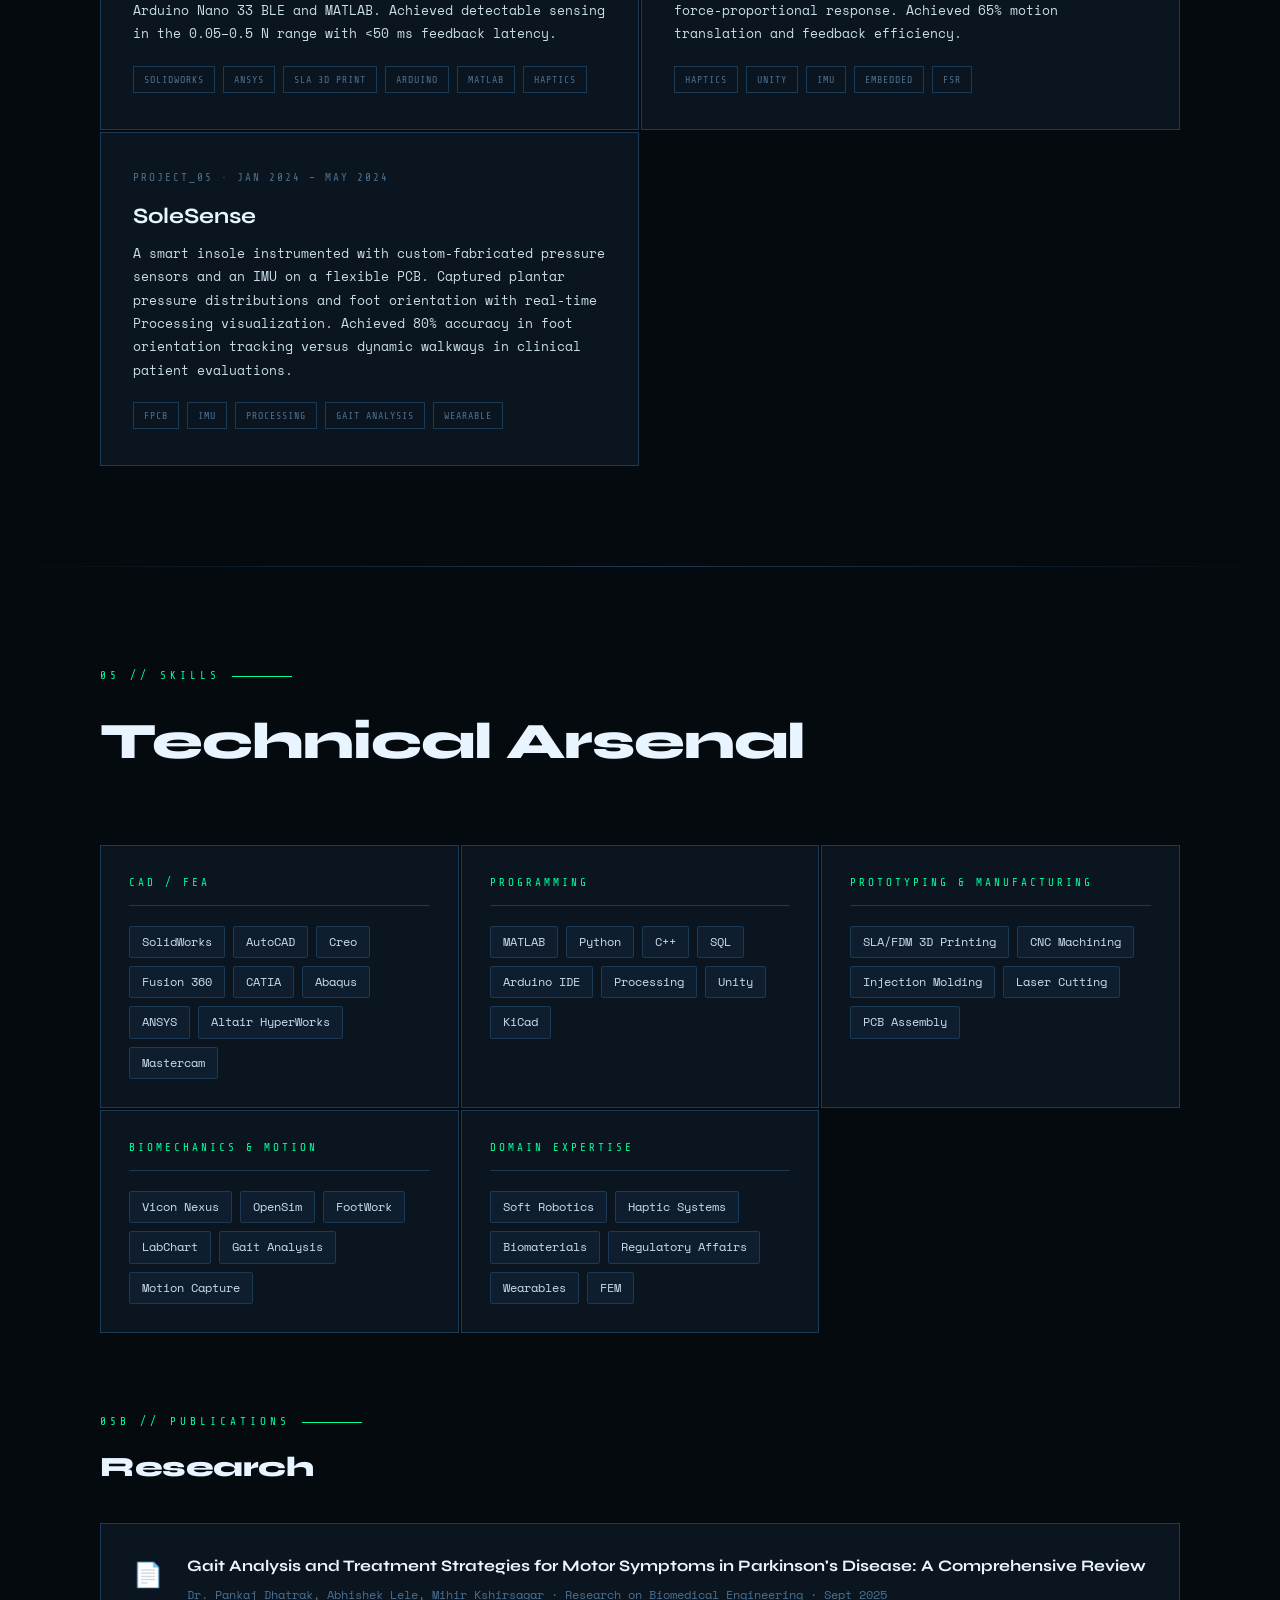
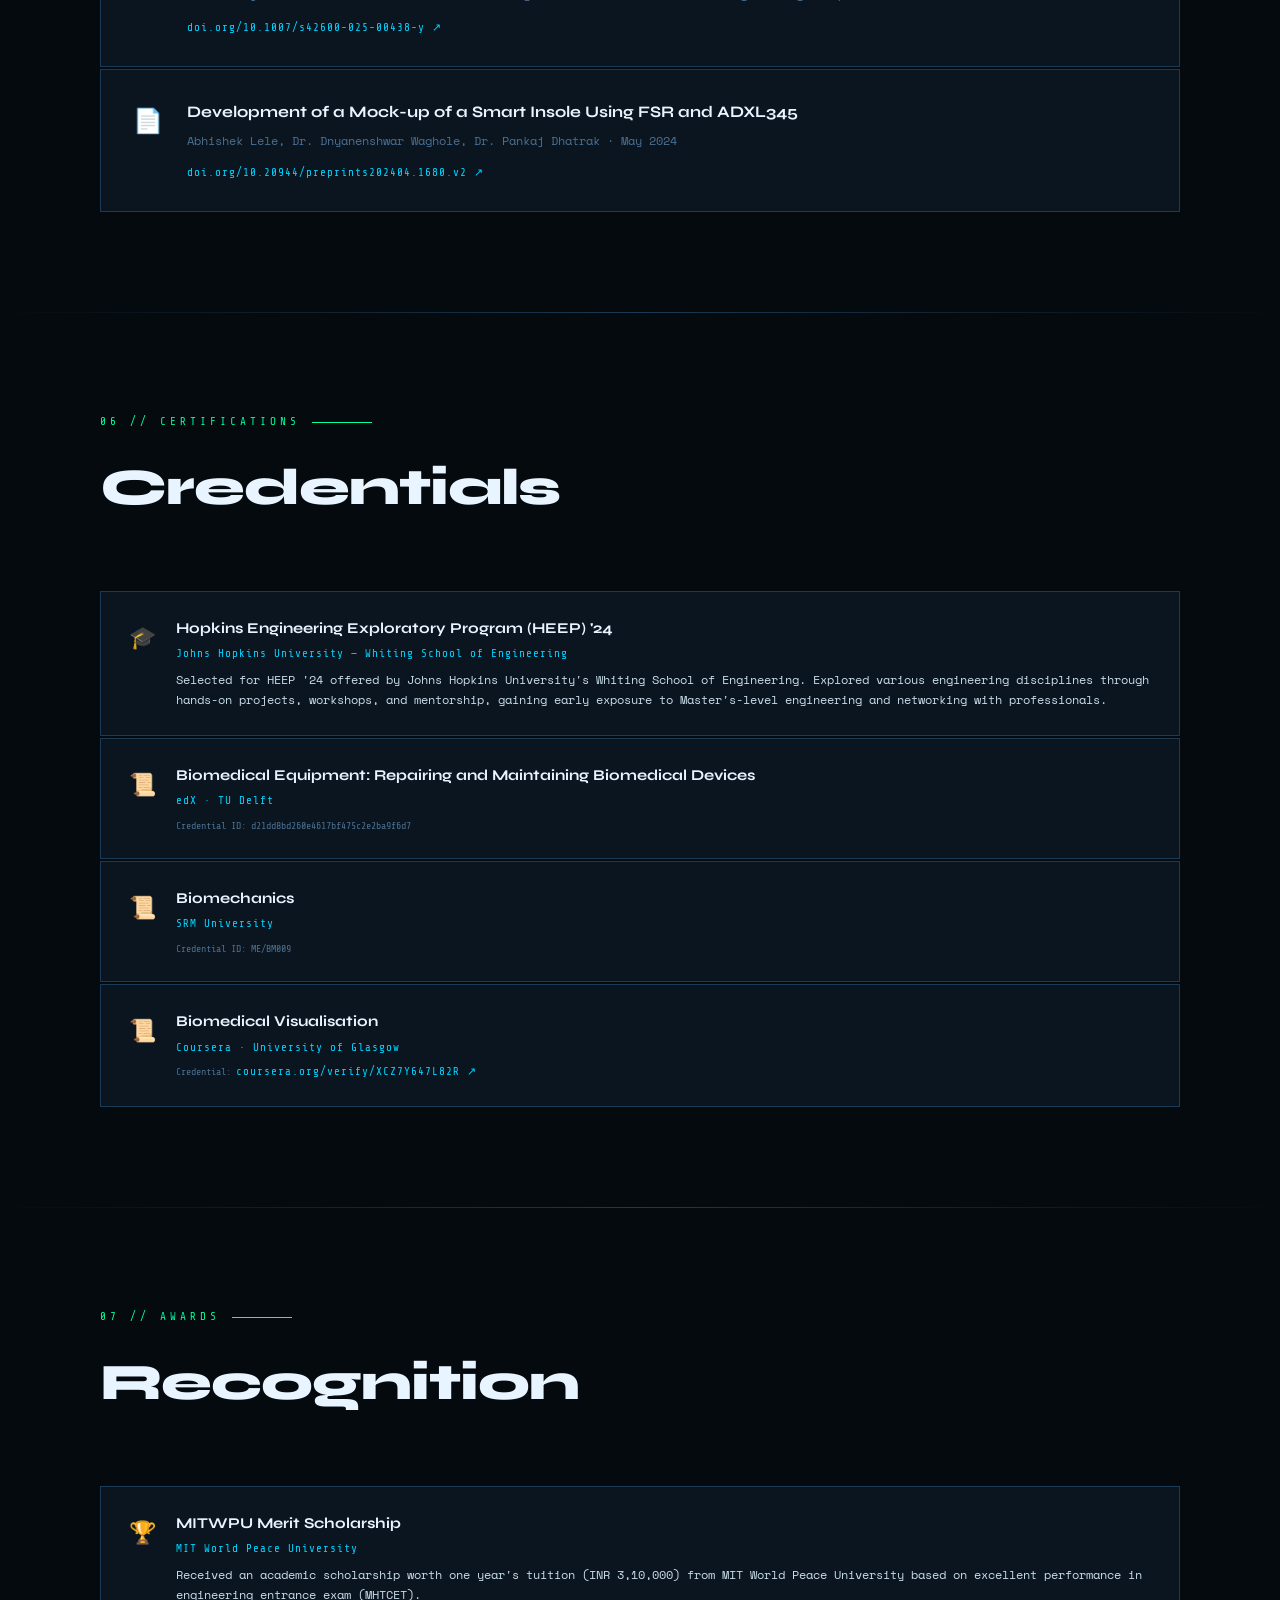
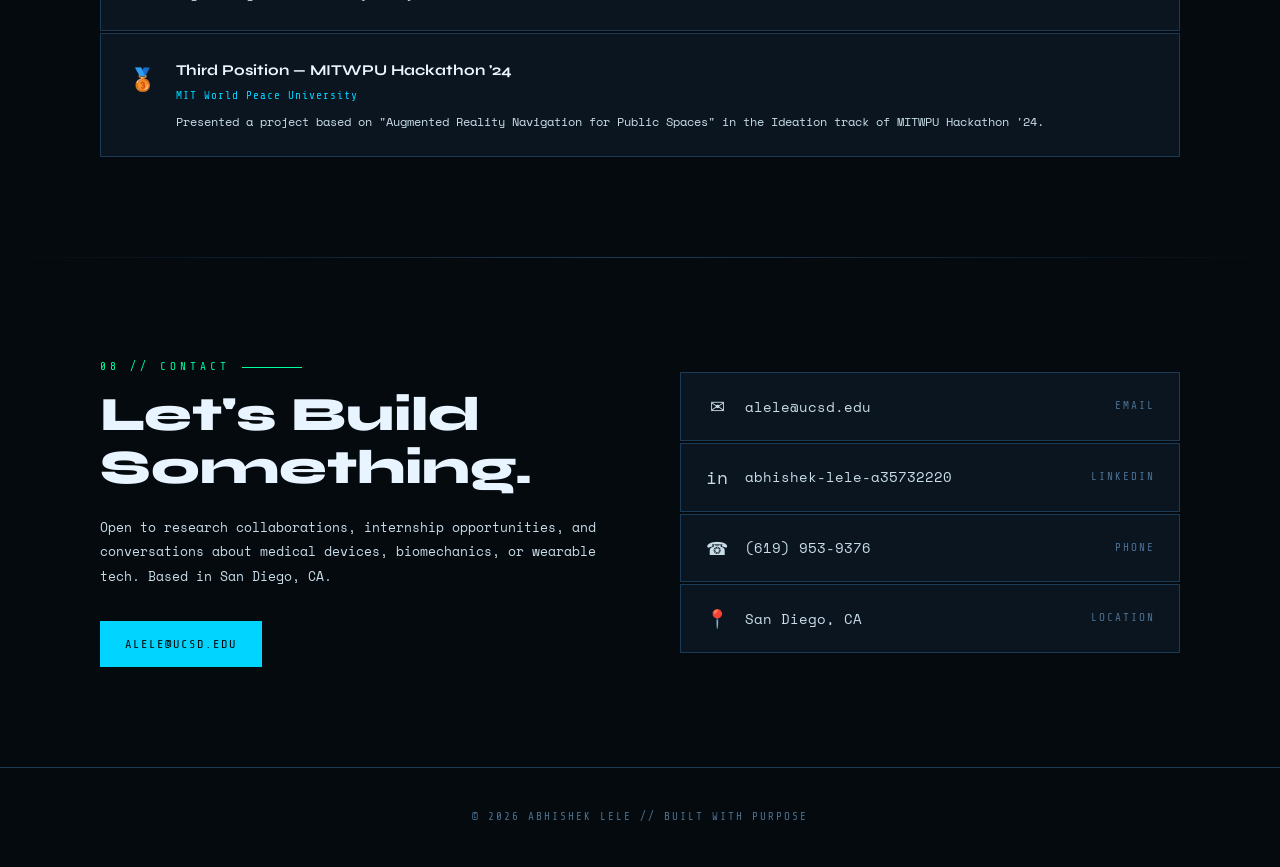
==== commit 2d8dd3f0: "Update index.html" ====
--- a/index.html
+++ b/index.html
@@ -279,7 +279,7 @@
         </a>
         <a href="mailto:alele@ucsd.edu" class="btn">Get In Touch</a>
         <a href="https://www.linkedin.com/in/abhishek-lele-a35732220" target="_blank" class="btn">LinkedIn</a>
-        <a href="Abhishek Lele Updated Resume.pdf" target="_blank" class="btn">Resume ↓</a>
+        <a href="New_Resume.pdf" target="_blank" class="btn">Resume ↓</a>
       </div>
     </div>
 
@@ -435,7 +435,7 @@
     <div class="projects-grid">
        <div class="project-card reveal">
         <div class="project-num">PROJECT_01 · JAN 2026 – MAY 2026</div>
-        <div class="project-title">ContinuEar — PPG & BCG-Based Continuous Blood Pressure Monitoring Earbud</div>
+        <div class="project-title">ContinuEar: PPG & BCG-Based Continuous Blood Pressure Monitoring Earbud</div>
         <p class="project-desc">Designed a wearable earbud for cuffless, continuous blood pressure monitoring using pulse transit time (PTT), integrating a MAX30102 IR-channel PPG sensor (880 nm) and a GY-906 MLX90614 non-contact tympanic thermometer in a custom SLA 3D-printed housing ergonomically contoured to the ear canal. Fused ballistocardiogram (BCG) waveforms from an Arduino Nano 33 BLE Sense onboard IMU with PPG signals to extract PTT for BP estimation, using tympanic temperature as a physiological correction factor. Achieved ±12 mmHg systolic and ±7 mmHg diastolic accuracy versus reference cuff, with real-time fiducial-point detection across BCG and PPG waveforms at &lt;200 ms measurement-to-reading latency.</p>
         <div class="project-tags">
           <span class="tag">PPG</span><span class="tag">BCG</span><span class="tag">PTT</span><span class="tag">BLE</span><span class="tag">DSP</span><span class="tag">SLA 3D Print</span>
@@ -443,7 +443,7 @@
       </div>
       <div class="project-card reveal">
         <div class="project-num">PROJECT_02 · JAN 2026 – MAR 2026</div>
-        <div class="project-title">Multimodal Wearable Haptic Navigation System</div>
+        <div class="project-title">VisionX: Multimodal Wearable Haptic Navigation System</div>
         <p class="project-desc">Engineered a wireless two-module haptic system: a spectacle-mounted sensing unit with a VL53L5CX Time-of-Flight sensor and BLE transmitter, and a forearm-mounted feedback module. Implemented multimodal haptic feedback using a Peltier thermoelectric actuator and VCA vibrotactile motor, with closed-loop thermal control (15–42 °C). Algorithms map obstacle distance/direction to thermal pulses and vibration cues within 0.3–3 m range.</p>
         <div class="project-tags">
           <span class="tag">BLE</span><span class="tag">ToF Sensor</span><span class="tag">Haptics</span><span class="tag">Arduino</span><span class="tag">Peltier</span><span class="tag">KiCad</span>
@@ -451,7 +451,7 @@
       </div>
       <div class="project-card reveal">
         <div class="project-num">PROJECT_03 · SEPT 2025 – DEC 2025</div>
-        <div class="project-title">Soft-Tip Cardiac Ablation Catheter with Contact-Force Sensing</div>
+        <div class="project-title">Accusense Cath: Soft-Tip Cardiac Ablation Catheter with Contact-Force Sensing</div>
         <p class="project-desc">Designed an 8 Fr cardiac ablation-style catheter with an elastic resin distal tip and Pebax braided shaft, integrating piezoresistive contact-force sensing. Developed real-time force estimation and haptic feedback using Arduino Nano 33 BLE and MATLAB. Achieved detectable sensing in the 0.05–0.5 N range with &lt;50 ms feedback latency.</p>
         <div class="project-tags">
           <span class="tag">SolidWorks</span><span class="tag">ANSYS</span><span class="tag">SLA 3D Print</span><span class="tag">Arduino</span><span class="tag">MATLAB</span><span class="tag">Haptics</span>
@@ -459,7 +459,7 @@
       </div>
       <div class="project-card reveal">
         <div class="project-num">PROJECT_04 · JUL 2024 – DEC 2024</div>
-        <div class="project-title">TeleGlove</div>
+        <div class="project-title">SmoothOperator: Teleoperated Surgical Manipulator with Haptic Feedback</div>
         <p class="project-desc">A bidirectional wearable haptic glove integrating FSRs, flex sensors, and an IMU for real-time hand motion tracking. Mapped position/motion into a Unity virtual environment with vibrotactile feedback for closed-loop force-proportional response. Achieved 65% motion translation and feedback efficiency.</p>
         <div class="project-tags">
           <span class="tag">Haptics</span><span class="tag">Unity</span><span class="tag">IMU</span><span class="tag">Embedded</span><span class="tag">FSR</span>
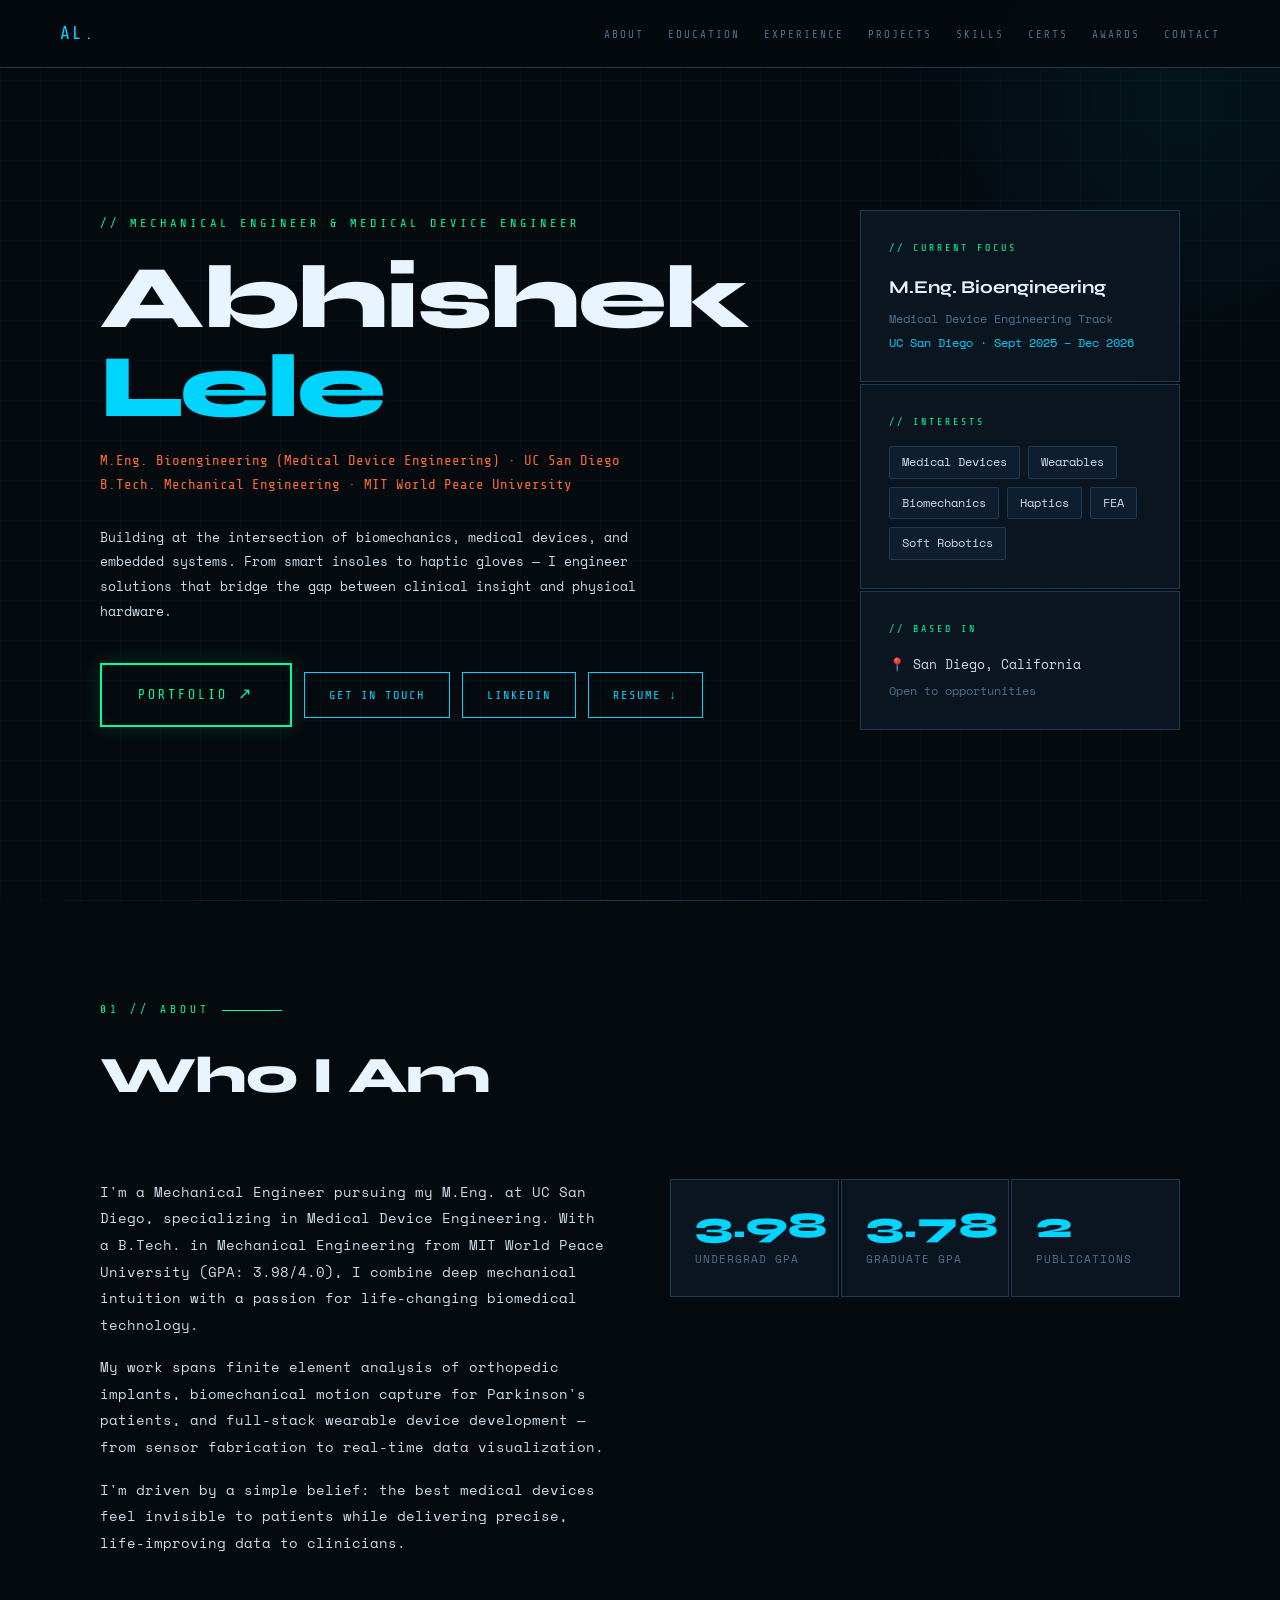
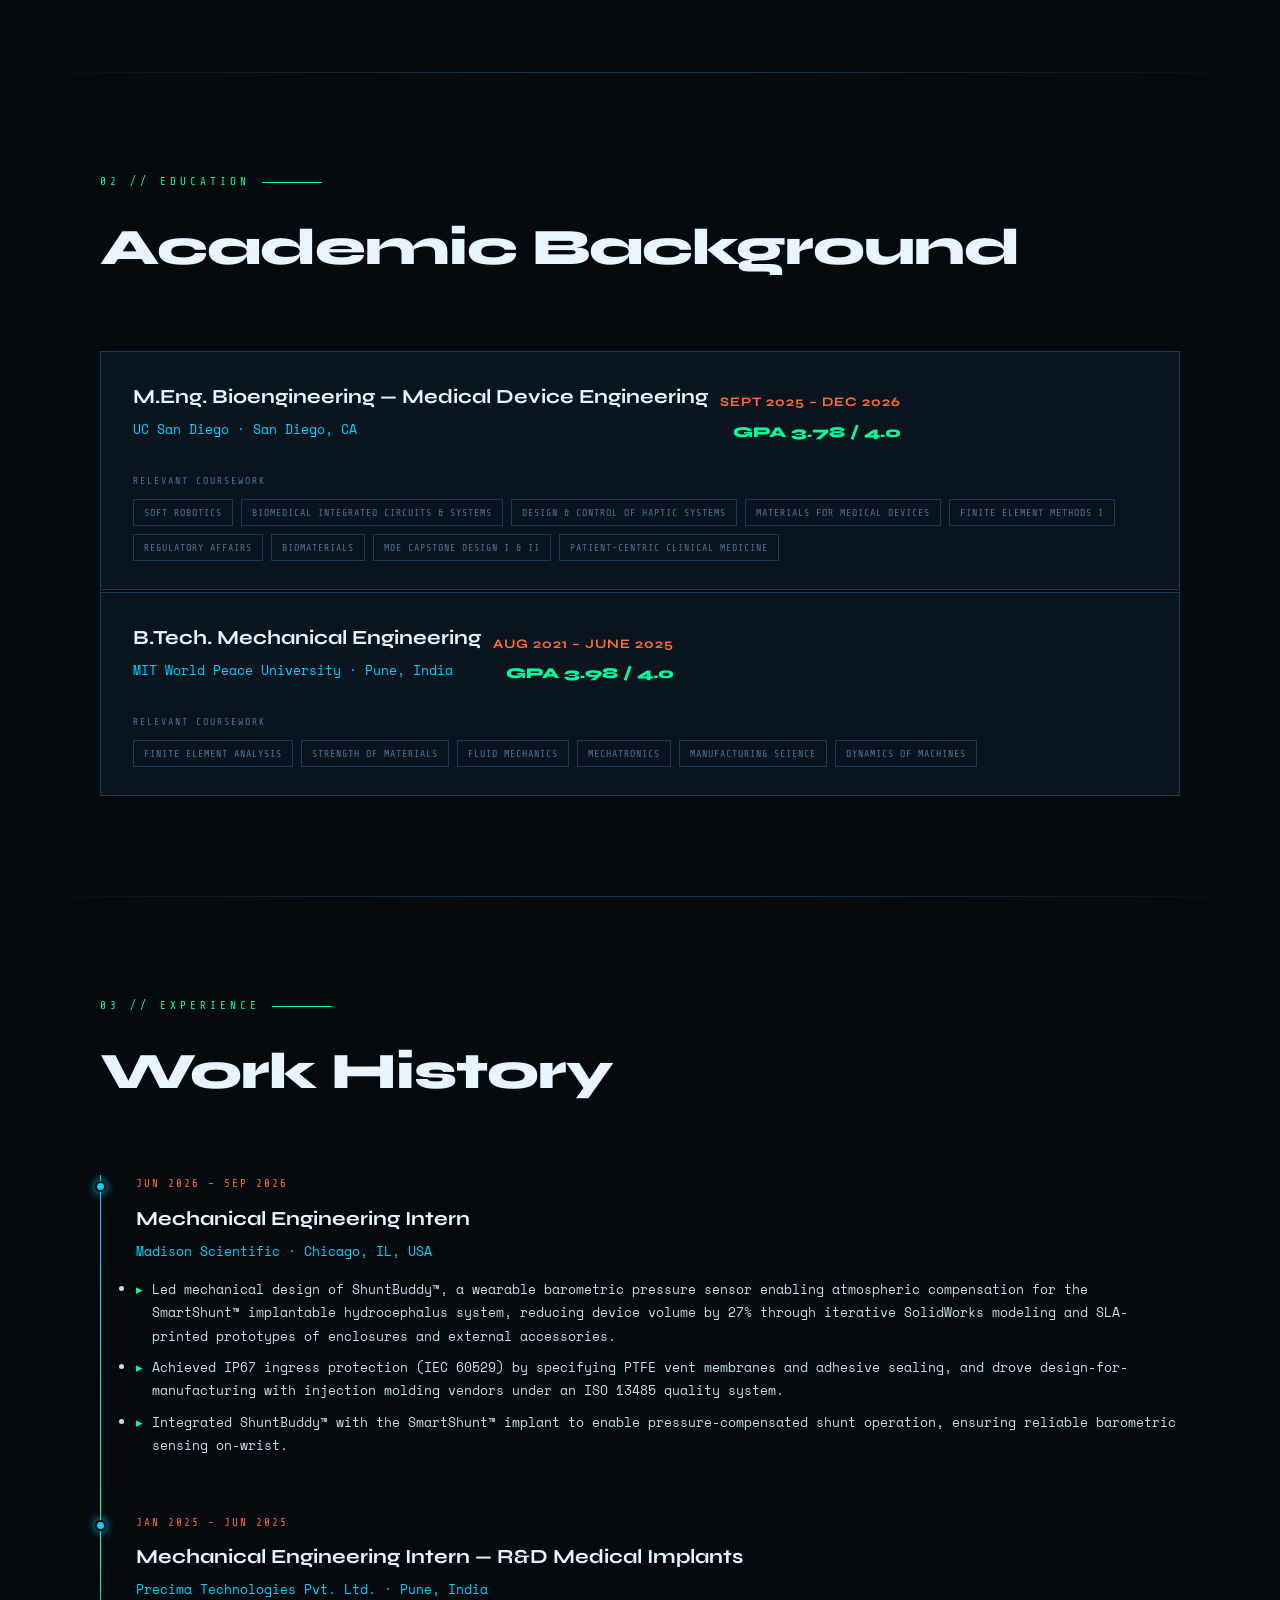
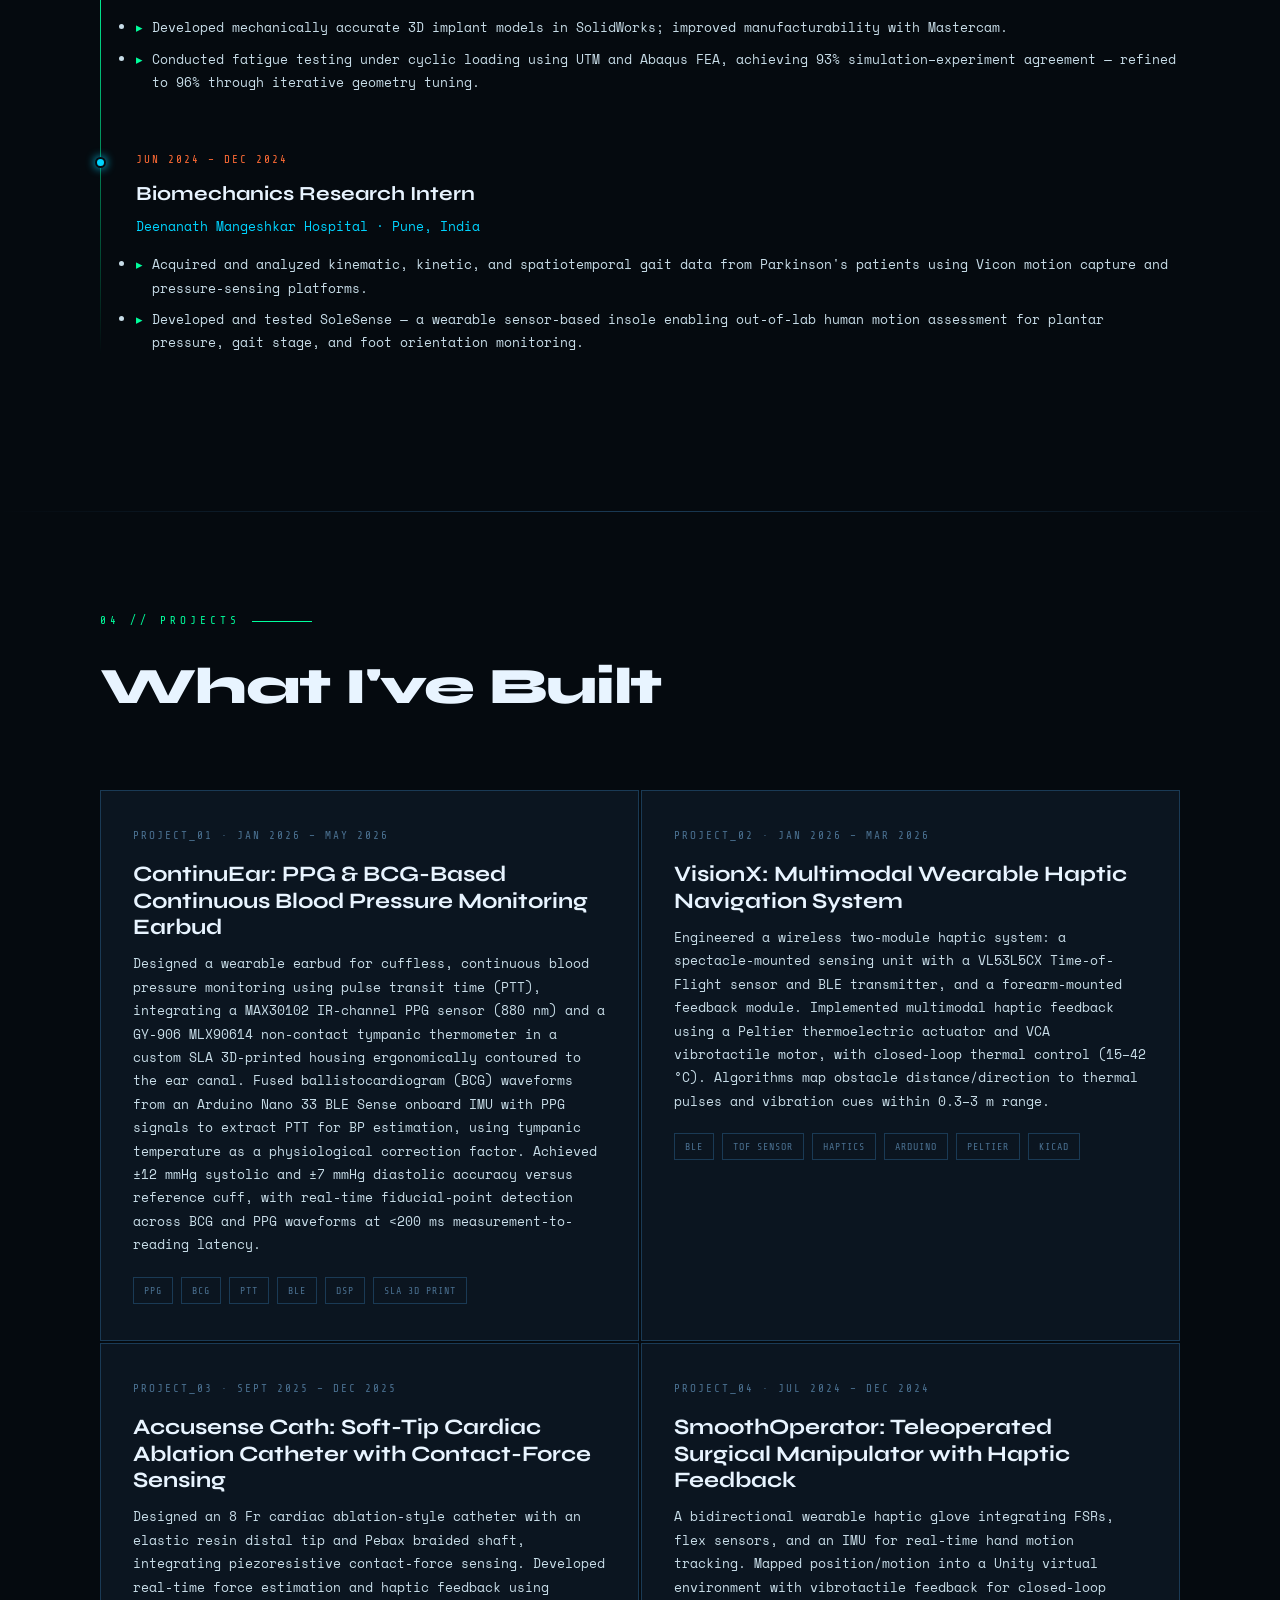
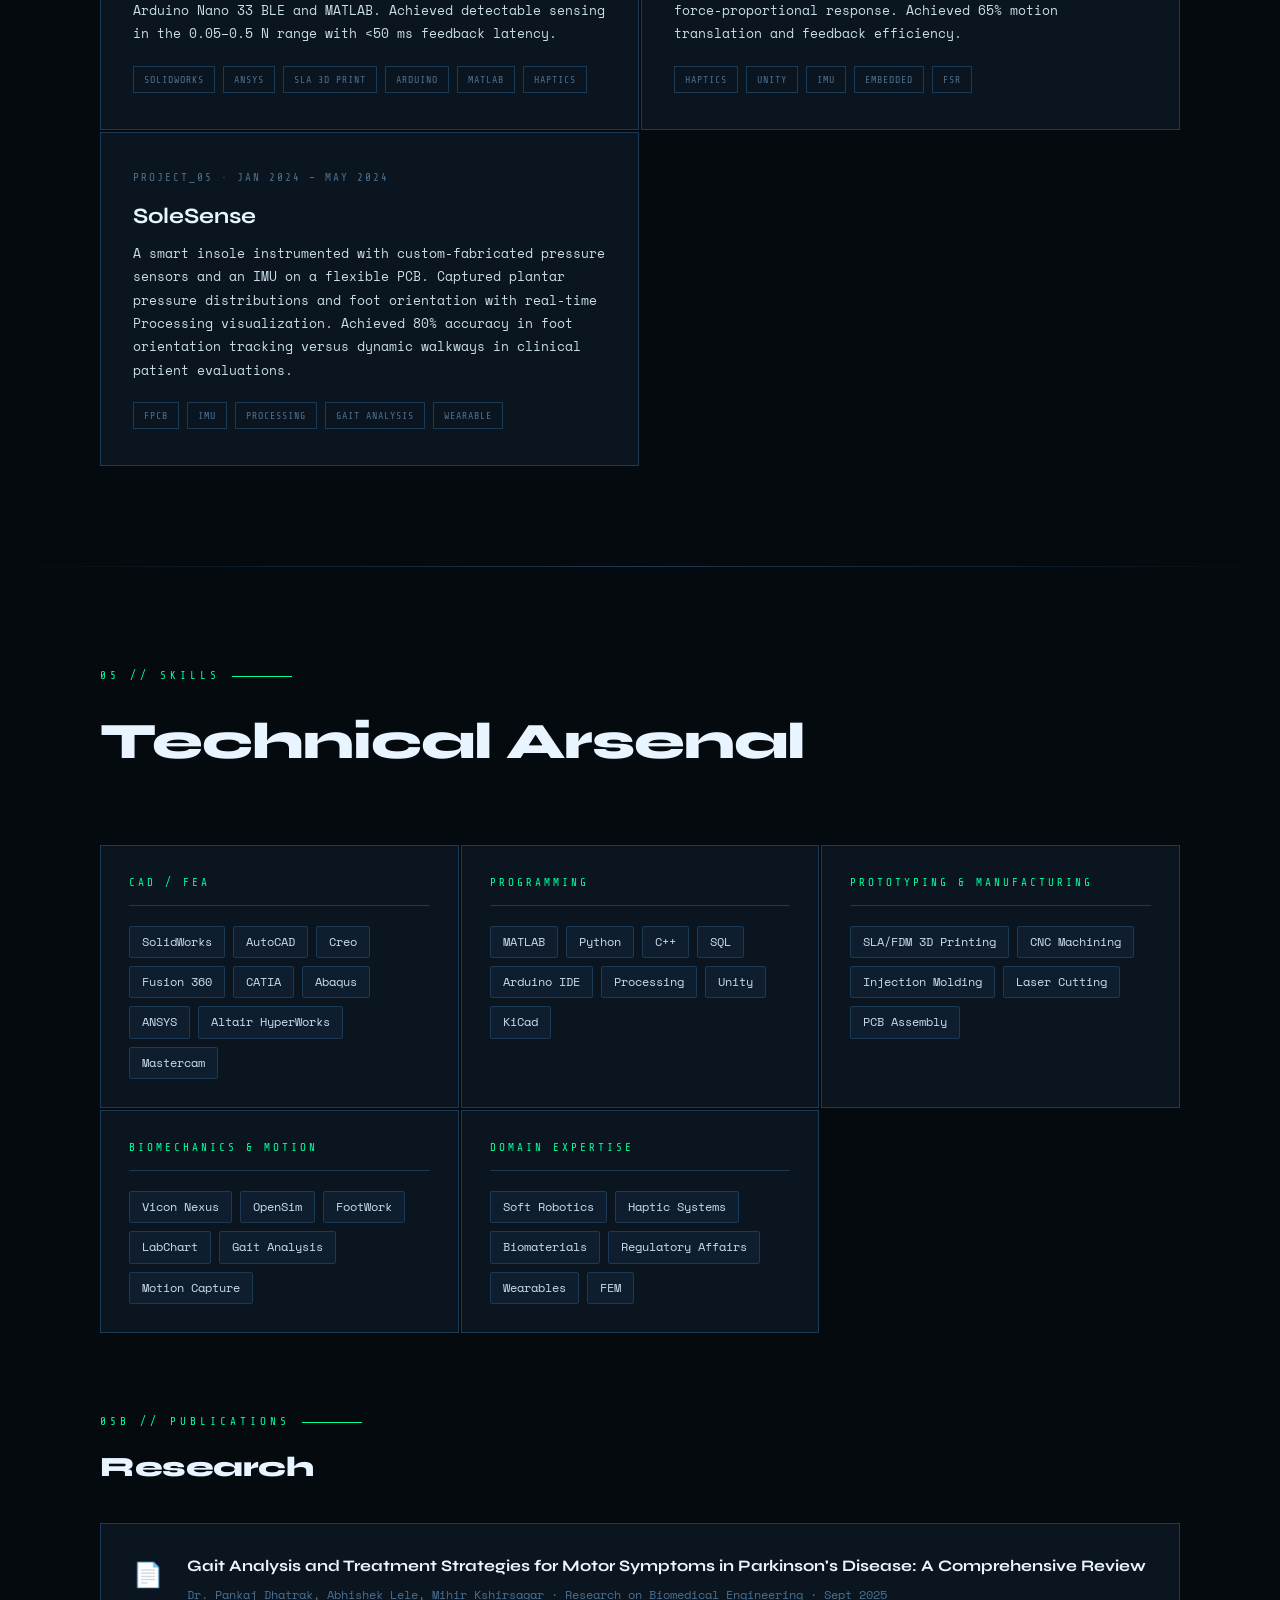
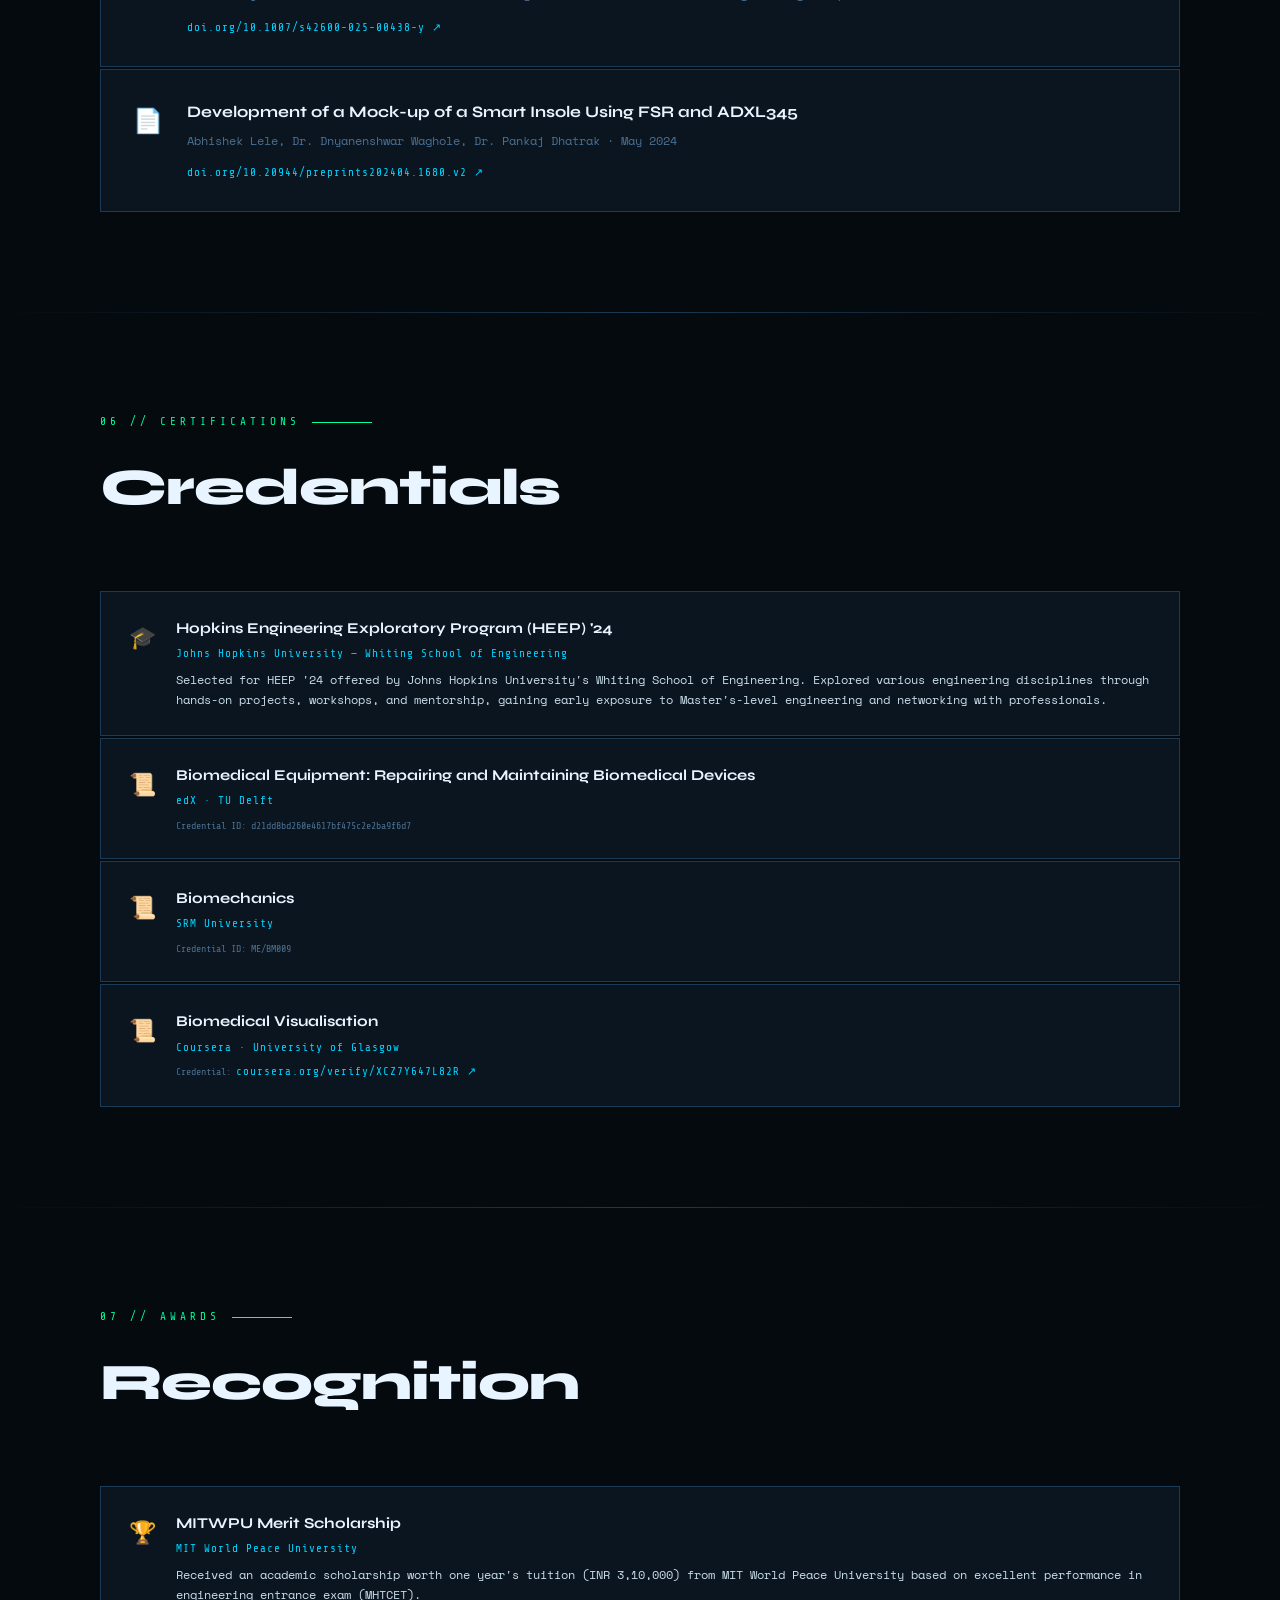
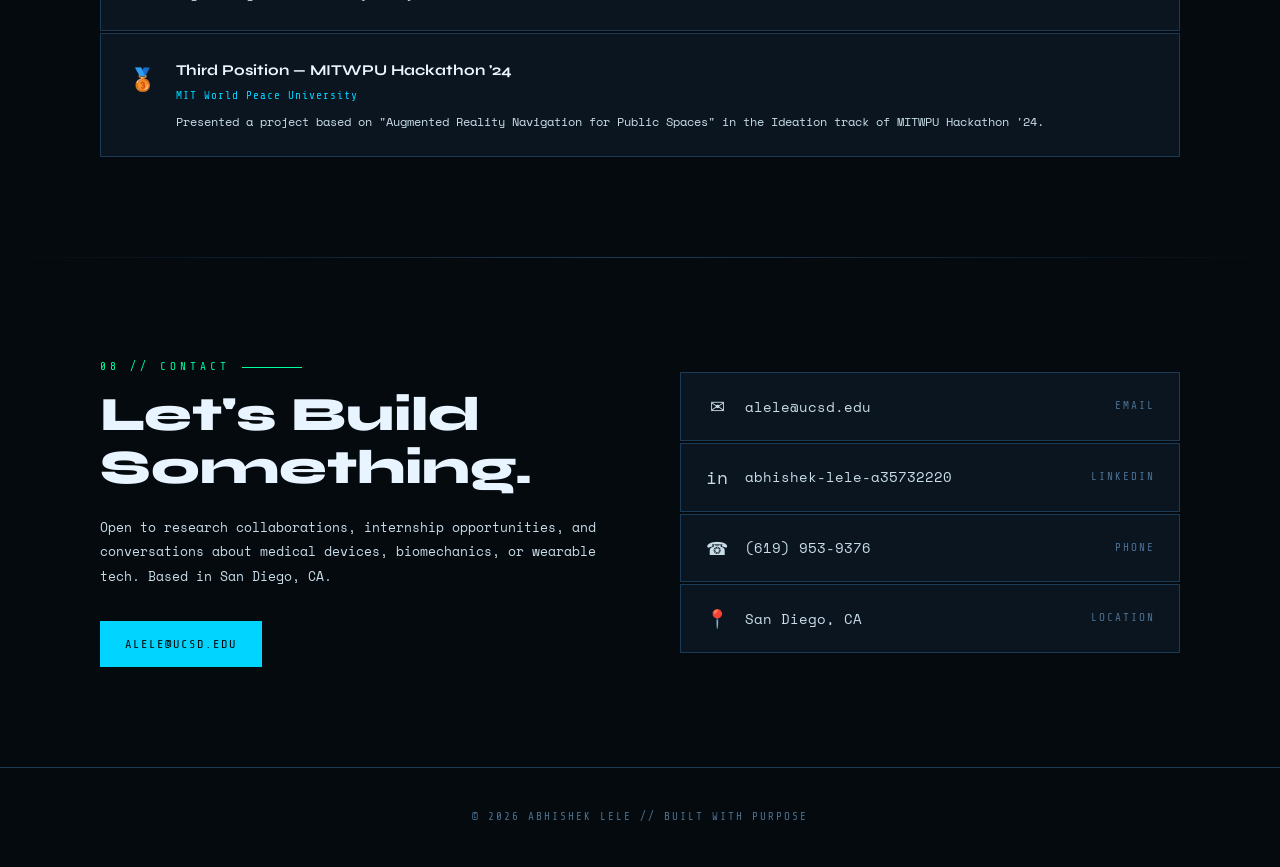
==== commit 9b91d145: "Update index.html" ====
--- a/index.html
+++ b/index.html
@@ -406,7 +406,7 @@
          <div class="timeline-item reveal">
         <div class="timeline-dot"></div>
         <div class="timeline-date">JAN 2025 – JUN 2025</div>
-        <div class="timeline-role">R&D Intern — Medical Implants</div>
+        <div class="timeline-role">Mechanical Engineering Intern — R&D Medical Implants</div>
         <div class="timeline-org">Precima Technologies Pvt. Ltd. · Pune, India</div>
         <ul class="timeline-desc">
           <li>Developed mechanically accurate 3D implant models in SolidWorks; improved manufacturability with Mastercam.</li>
